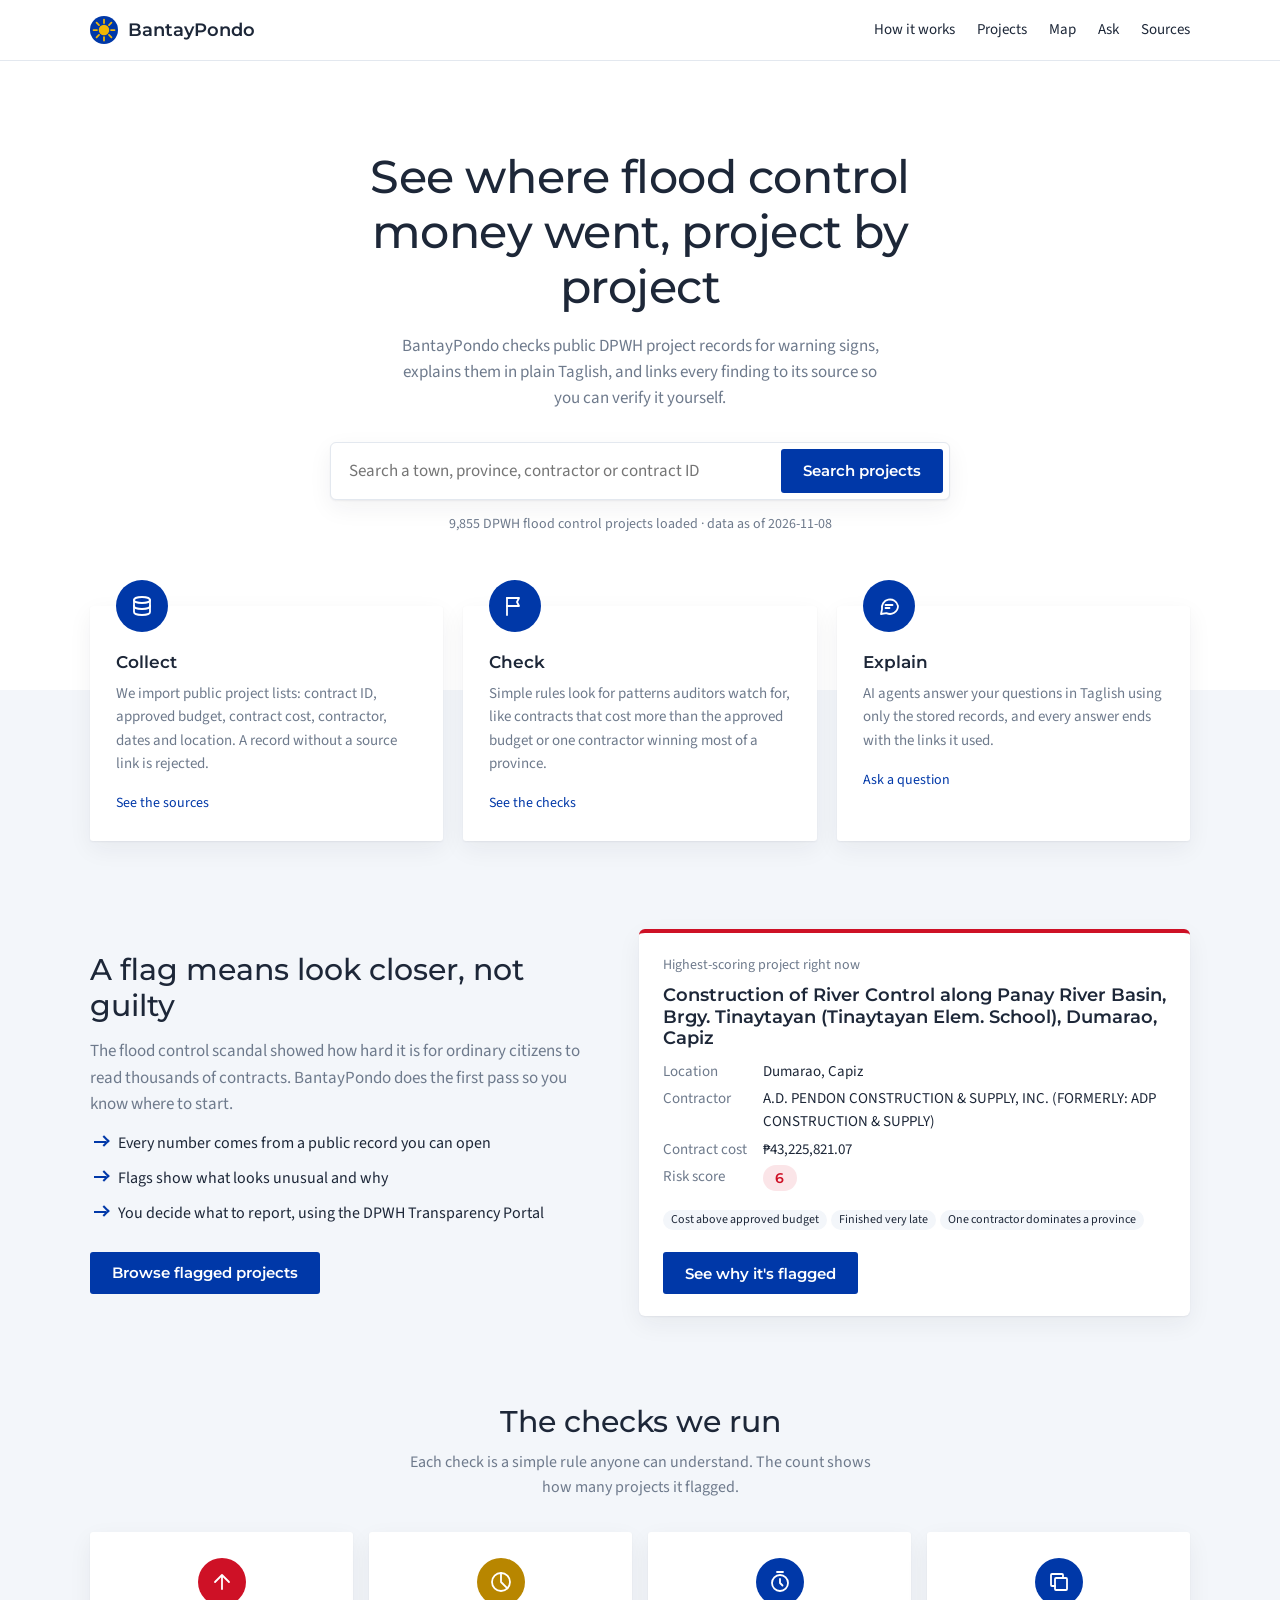
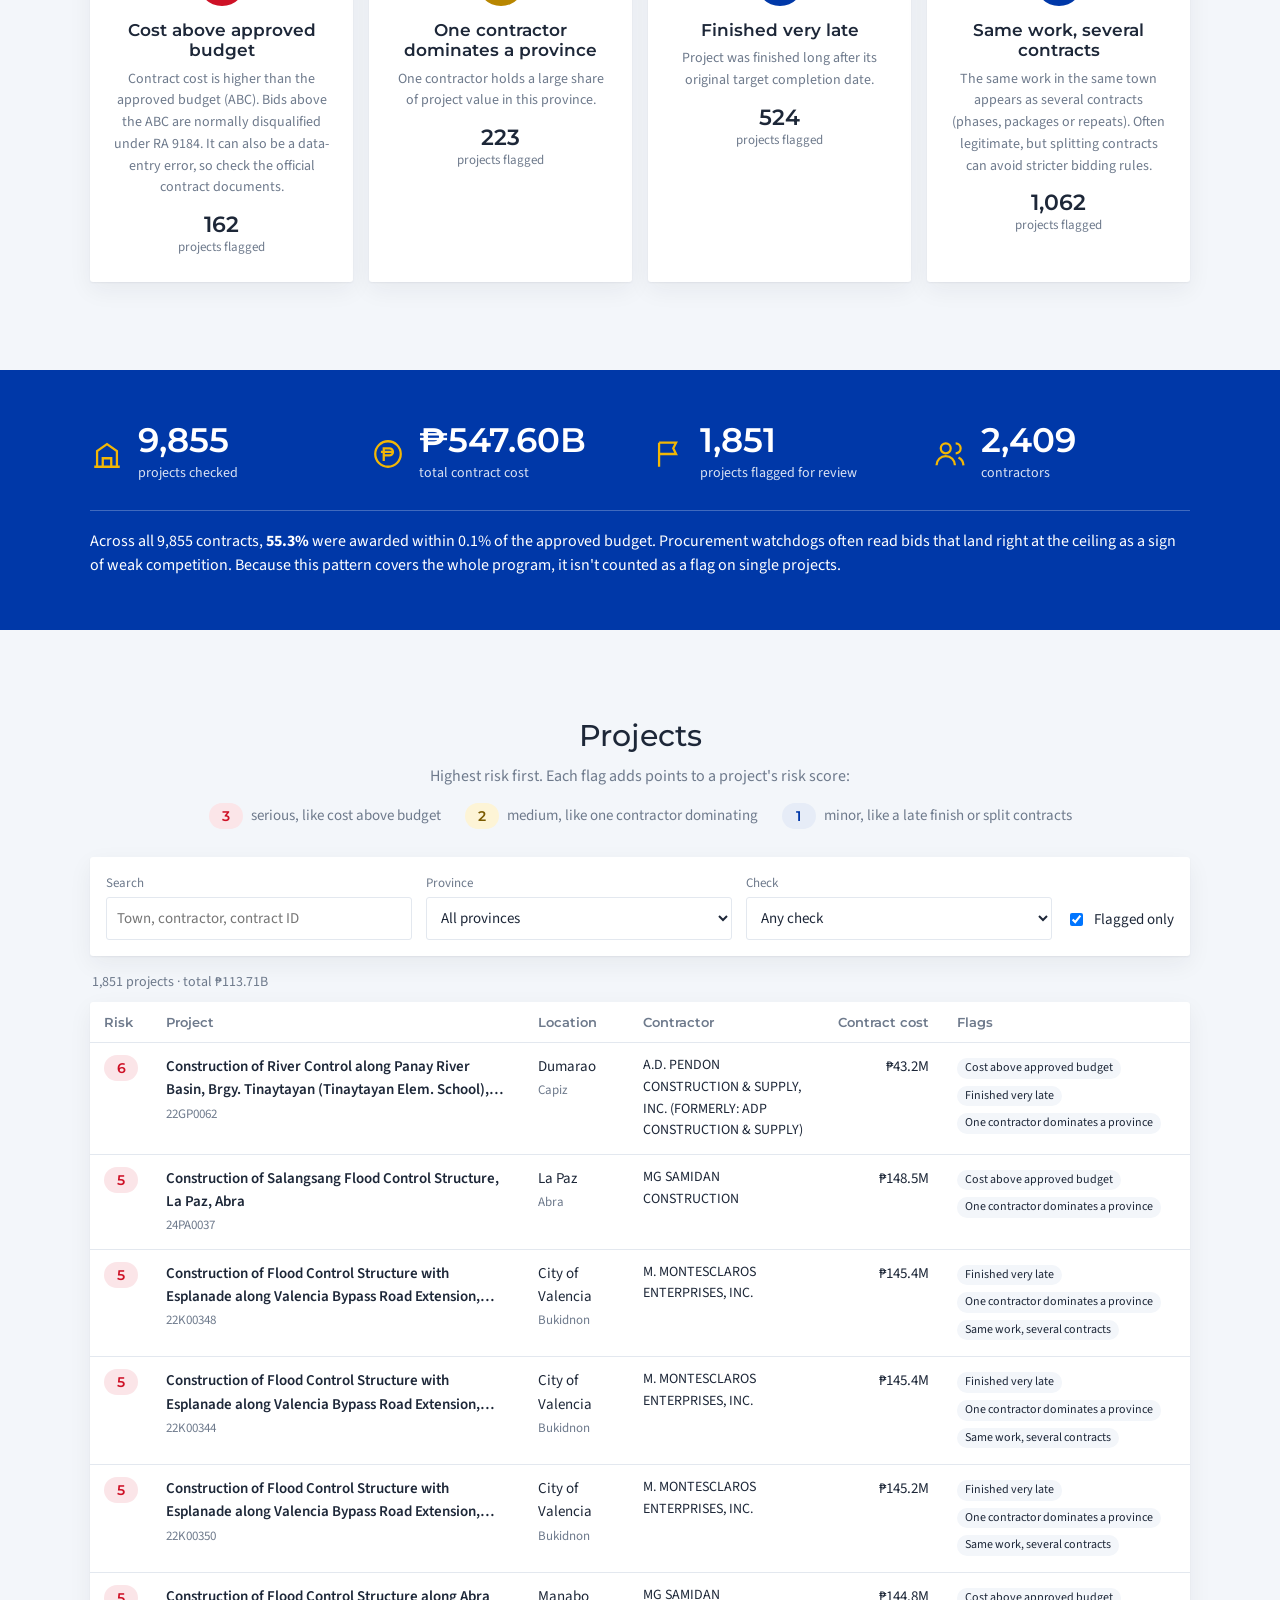
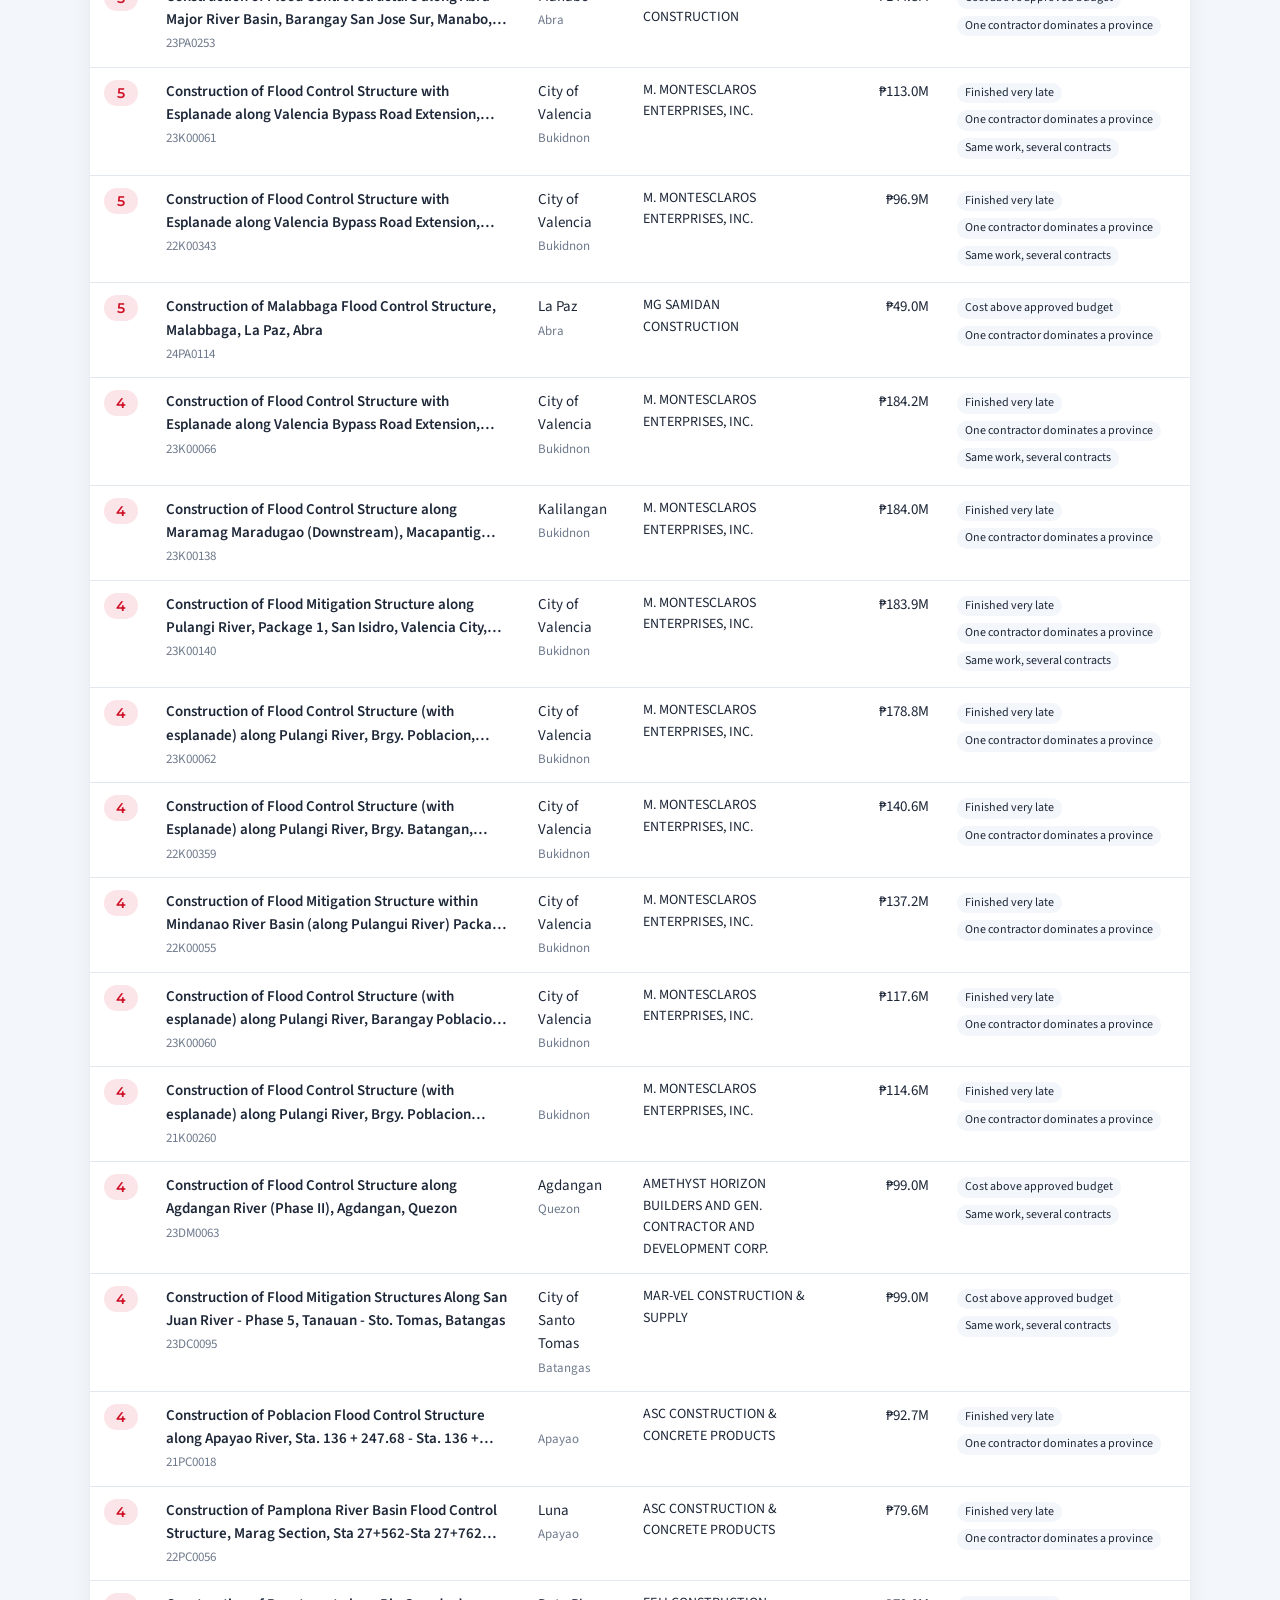
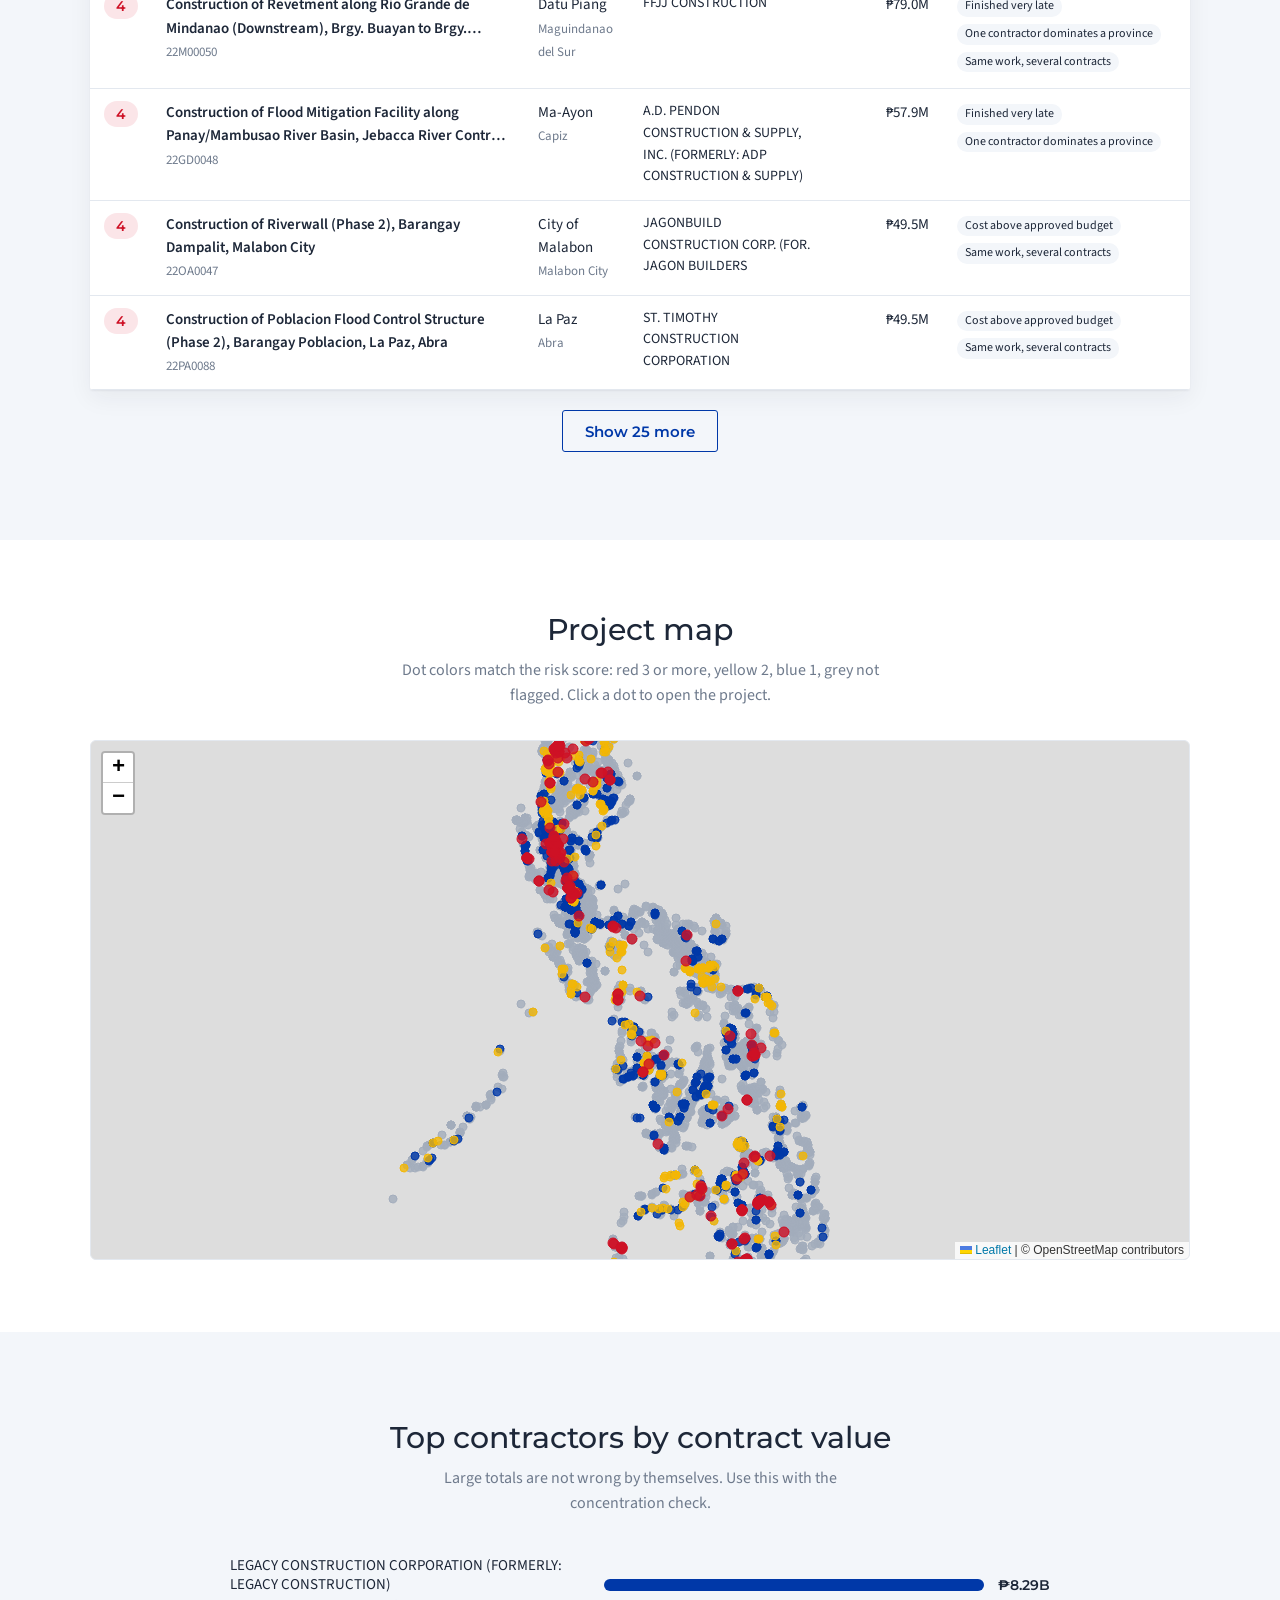
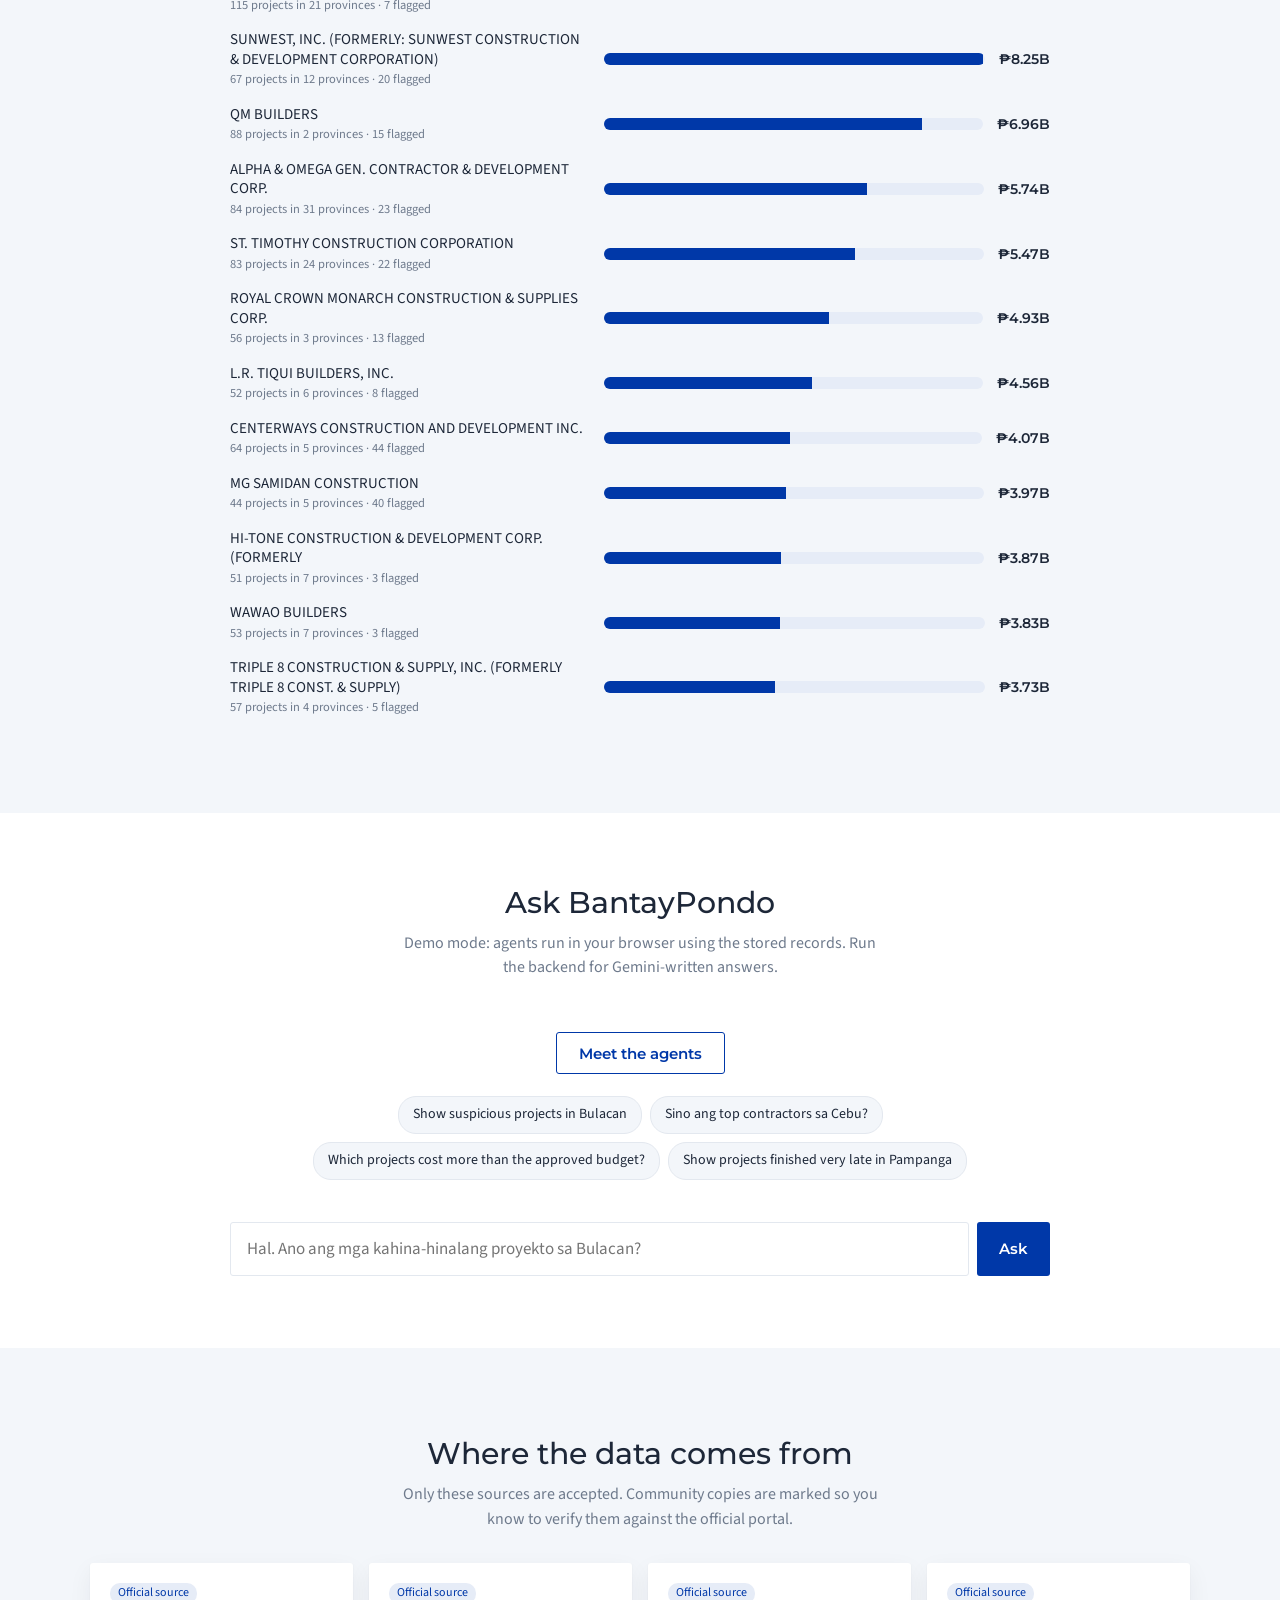
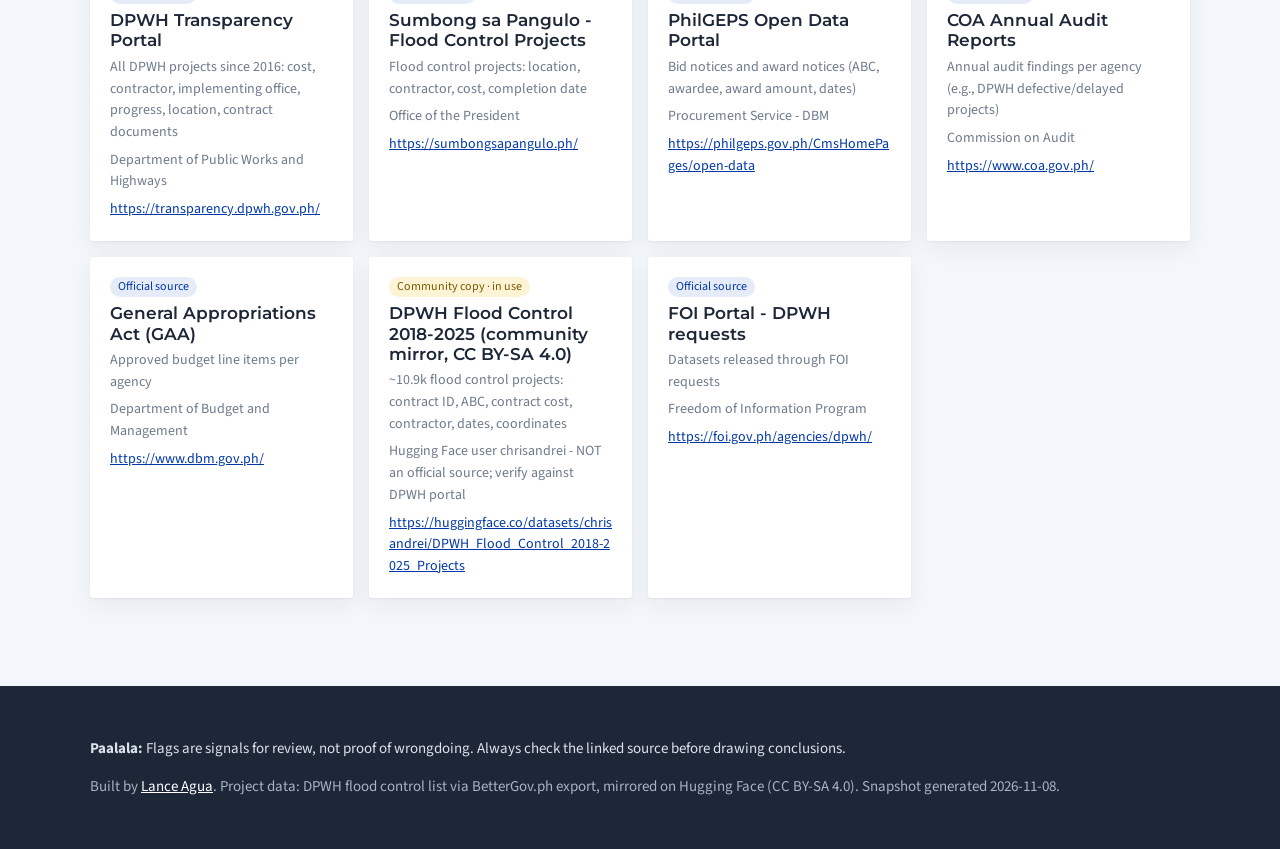
==== bantaypondo/index.html @ f91fdca4 "BantayPondo: Move 'Meet the agents' into a toggle button in Ask BantayPondo Co-Authored-By: Claude O" ====
<!DOCTYPE html>
<html lang="en">
<head>
<meta charset="utf-8">
<meta name="viewport" content="width=device-width, initial-scale=1">
<title>BantayPondo · Public works watchdog</title>
<meta name="description" content="Search DPWH flood control projects, see which ones need a second look, and check every claim against its source.">
<link rel="preconnect" href="https://fonts.googleapis.com">
<link rel="preconnect" href="https://fonts.gstatic.com" crossorigin>
<link href="https://fonts.googleapis.com/css2?family=Montserrat:wght@400;500;600;700&family=Source+Sans+3:wght@400;600&display=swap" rel="stylesheet">
<link rel="stylesheet" href="vendor/leaflet/leaflet.css">
<link rel="stylesheet" href="styles.css?v=5">
<link rel="icon" href="data:image/svg+xml,%3Csvg xmlns='http://www.w3.org/2000/svg' viewBox='0 0 32 32'%3E%3Ccircle cx='16' cy='16' r='16' fill='%230038A8'/%3E%3Ccircle cx='16' cy='16' r='6' fill='%23F2B705'/%3E%3C/svg%3E">
</head>
<body>
<a class="skip" href="#explore">Skip to projects</a>

<header class="nav">
  <div class="wrap nav-in">
    <a class="brand" href="#top" aria-label="BantayPondo home">
      <svg width="28" height="28" viewBox="0 0 32 32" aria-hidden="true"><circle cx="16" cy="16" r="16" fill="#0038A8"/><circle cx="16" cy="16" r="6" fill="#F2B705"/><g stroke="#F2B705" stroke-width="2" stroke-linecap="round"><path d="M16 4v4M16 24v4M4 16h4M24 16h4M7.5 7.5l2.8 2.8M21.7 21.7l2.8 2.8M7.5 24.5l2.8-2.8M21.7 10.3l2.8-2.8"/></g></svg>
      BantayPondo
    </a>
    <nav aria-label="Main">
      <a href="#how">How it works</a>
      <a href="#explore">Projects</a>
      <a href="#map">Map</a>
      <a href="#ask">Ask</a>
      <a href="#sources">Sources</a>
    </nav>
  </div>
</header>

<main id="top">
  <section class="hero">
    <div class="wrap center">
      <h1>See where flood control money went, project by project</h1>
      <p class="lead">BantayPondo checks public DPWH project records for warning signs, explains them in plain Taglish, and links every finding to its source so you can verify it yourself.</p>
      <form class="hero-search" role="search" id="heroSearch">
        <label for="heroQ" class="sr">Search projects</label>
        <input id="heroQ" type="search" placeholder="Search a town, province, contractor or contract ID" autocomplete="off">
        <button type="submit">Search projects</button>
      </form>
      <p class="data-note" id="dataNote">Loading project data…</p>
    </div>
  </section>

  <section class="steps wrap" id="how" aria-label="How it works">
    <article class="step">
      <span class="ico"><svg viewBox="0 0 24 24"><path d="M4 6c0-1.7 3.6-3 8-3s8 1.3 8 3-3.6 3-8 3-8-1.3-8-3z"/><path d="M4 6v6c0 1.7 3.6 3 8 3s8-1.3 8-3V6"/><path d="M4 12v6c0 1.7 3.6 3 8 3s8-1.3 8-3v-6"/></svg></span>
      <h3>Collect</h3>
      <p>We import public project lists: contract ID, approved budget, contract cost, contractor, dates and location. A record without a source link is rejected.</p>
      <a href="#sources">See the sources</a>
    </article>
    <article class="step">
      <span class="ico"><svg viewBox="0 0 24 24"><path d="M4 21V4"/><path d="M4 4h12l-2 4 2 4H4"/></svg></span>
      <h3>Check</h3>
      <p>Simple rules look for patterns auditors watch for, like contracts that cost more than the approved budget or one contractor winning most of a province.</p>
      <a href="#checks">See the checks</a>
    </article>
    <article class="step">
      <span class="ico"><svg viewBox="0 0 24 24"><path d="M21 12a8 8 0 0 1-11.6 7.1L4 20l1-4.6A8 8 0 1 1 21 12z"/><path d="M8.5 11h7M8.5 14h4"/></svg></span>
      <h3>Explain</h3>
      <p>AI agents answer your questions in Taglish using only the stored records, and every answer ends with the links it used.</p>
      <a href="#ask">Ask a question</a>
    </article>
  </section>

  <section class="about wrap">
    <div class="about-txt">
      <h2>A flag means look closer, not guilty</h2>
      <p class="muted">The flood control scandal showed how hard it is for ordinary citizens to read thousands of contracts. BantayPondo does the first pass so you know where to start.</p>
      <ul class="arrows">
        <li>Every number comes from a public record you can open</li>
        <li>Flags show what looks unusual and why</li>
        <li>You decide what to report, using the DPWH Transparency Portal</li>
      </ul>
      <a class="btn" href="#explore">Browse flagged projects</a>
    </div>
    <figure class="sample" id="sample" aria-live="polite">
      <figcaption>Highest-scoring project right now</figcaption>
      <div class="sample-body"><p class="muted">Loading…</p></div>
    </figure>
  </section>

  <section class="checks wrap" id="checks">
    <h2 class="center">The checks we run</h2>
    <p class="center muted sub">Each check is a simple rule anyone can understand. The count shows how many projects it flagged.</p>
    <div class="tiles" id="ruleTiles"></div>
  </section>

  <section class="stats" aria-label="Totals">
    <div class="wrap stat-row" id="statRow"></div>
  </section>

  <section class="explore wrap" id="explore">
    <h2 class="center">Projects</h2>
    <p class="center muted sub">Highest risk first. Each flag adds points to a project's risk score:</p>
    <ul class="legend" aria-label="Risk score points">
      <li><span class="score high">3</span> serious, like cost above budget</li>
      <li><span class="score mid">2</span> medium, like one contractor dominating</li>
      <li><span class="score">1</span> minor, like a late finish or split contracts</li>
    </ul>
    <div class="filters">
      <label>Search<input id="fQ" type="search" placeholder="Town, contractor, contract ID"></label>
      <label>Province<select id="fProv"><option value="">All provinces</option></select></label>
      <label>Check<select id="fRule"><option value="">Any check</option></select></label>
      <label class="chk"><input id="fFlagged" type="checkbox" checked> Flagged only</label>
    </div>
    <p class="count" id="count" aria-live="polite"></p>
    <div class="table-wrap">
      <table>
        <thead><tr><th scope="col">Risk</th><th scope="col">Project</th><th scope="col">Location</th><th scope="col">Contractor</th><th scope="col" class="num">Contract cost</th><th scope="col">Flags</th></tr></thead>
        <tbody id="rows"></tbody>
      </table>
    </div>
    <div class="center"><button class="btn ghost" id="more" type="button">Show 25 more</button></div>
  </section>

  <section class="mapsec" id="map">
    <div class="wrap">
      <h2 class="center">Project map</h2>
      <p class="center muted sub">Dot colors match the risk score: red 3 or more, yellow 2, blue 1, grey not flagged. Click a dot to open the project.</p>
      <div id="leaflet" role="region" aria-label="Map of projects"></div>
    </div>
  </section>

  <section class="contractors wrap">
    <h2 class="center">Top contractors by contract value</h2>
    <p class="center muted sub">Large totals are not wrong by themselves. Use this with the concentration check.</p>
    <ol class="bars" id="bars"></ol>
  </section>

  <section class="ask" id="ask">
    <div class="wrap ask-in">
      <h2 class="center">Ask BantayPondo</h2>
      <p class="center muted sub" id="askMode">Answers use only the stored records.</p>
      <div class="center"><button class="btn ghost agents-btn" type="button" id="agentsBtn" aria-expanded="false" aria-controls="agentsPanel">Meet the agents</button></div>
      <div class="agents-panel" id="agentsPanel" hidden>
        <p class="center muted">Each question passes through a small team. The tags above each answer show which agents handled it.</p>
        <div class="team">
      <article><span class="avatar"><svg viewBox="0 0 24 24"><path d="M12 3v4M12 17v4M3 12h4M17 12h4"/><circle cx="12" cy="12" r="3"/></svg></span><h3>Supervisor</h3><p class="role">Router</p><p>Reads your question and picks who should answer it.</p></article>
      <article><span class="avatar"><svg viewBox="0 0 24 24"><path d="M4 20V10M10 20V4M16 20v-7M22 20H2"/></svg></span><h3>Analyst</h3><p class="role">Flags and contractors</p><p>Finds the flagged projects and contractor totals that match.</p></article>
      <article><span class="avatar"><svg viewBox="0 0 24 24"><path d="M14 3H6a1 1 0 0 0-1 1v16a1 1 0 0 0 1 1h12a1 1 0 0 0 1-1V8z"/><path d="M14 3v5h5M9 13h6M9 17h4"/></svg></span><h3>Auditor</h3><p class="role">COA findings</p><p>Searches loaded Commission on Audit findings.</p></article>
      <article><span class="avatar"><svg viewBox="0 0 24 24"><path d="M21 12a8 8 0 0 1-11.6 7.1L4 20l1-4.6A8 8 0 1 1 21 12z"/></svg></span><h3>Explainer</h3><p class="role">Answer writer</p><p>Writes the answer in Taglish and attaches every source link.</p></article>
        </div>
      </div>
      <div class="chips" id="chips"></div>
      <div class="chat" id="chat" aria-live="polite"></div>
      <form class="ask-form" id="askForm">
        <label for="askQ" class="sr">Your question</label>
        <input id="askQ" type="text" placeholder="Hal. Ano ang mga kahina-hinalang proyekto sa Bulacan?" autocomplete="off">
        <button type="submit">Ask</button>
      </form>
    </div>
  </section>

  <section class="sources wrap" id="sources">
    <h2 class="center">Where the data comes from</h2>
    <p class="center muted sub">Only these sources are accepted. Community copies are marked so you know to verify them against the official portal.</p>
    <div class="src-grid" id="srcGrid"></div>
  </section>
</main>

<footer class="foot">
  <div class="wrap">
    <p><strong>Paalala:</strong> Flags are signals for review, not proof of wrongdoing. Always check the linked source before drawing conclusions.</p>
    <p class="muted">Built by <a href="https://ashweak.github.io">Lance Agua</a>. Project data: DPWH flood control list via BetterGov.ph export, mirrored on Hugging Face (CC BY-SA 4.0). <span id="genAt"></span></p>
  </div>
</footer>

<dialog id="detail" aria-labelledby="dTitle">
  <form method="dialog" class="dhead"><button class="x" aria-label="Close">×</button></form>
  <div id="dBody"></div>
</dialog>

<script src="vendor/leaflet/leaflet.js"></script>
<script src="app.js?v=5"></script>
</body>
</html>
---- bantaypondo/vendor/leaflet/leaflet.css ----
/* required styles */

.leaflet-pane,
.leaflet-tile,
.leaflet-marker-icon,
.leaflet-marker-shadow,
.leaflet-tile-container,
.leaflet-pane > svg,
.leaflet-pane > canvas,
.leaflet-zoom-box,
.leaflet-image-layer,
.leaflet-layer {
	position: absolute;
	left: 0;
	top: 0;
	}
.leaflet-container {
	overflow: hidden;
	}
.leaflet-tile,
.leaflet-marker-icon,
.leaflet-marker-shadow {
	-webkit-user-select: none;
	   -moz-user-select: none;
	        user-select: none;
	  -webkit-user-drag: none;
	}
/* Prevents IE11 from highlighting tiles in blue */
.leaflet-tile::selection {
	background: transparent;
}
/* Safari renders non-retina tile on retina better with this, but Chrome is worse */
.leaflet-safari .leaflet-tile {
	image-rendering: -webkit-optimize-contrast;
	}
/* hack that prevents hw layers "stretching" when loading new tiles */
.leaflet-safari .leaflet-tile-container {
	width: 1600px;
	height: 1600px;
	-webkit-transform-origin: 0 0;
	}
.leaflet-marker-icon,
.leaflet-marker-shadow {
	display: block;
	}
/* .leaflet-container svg: reset svg max-width decleration shipped in Joomla! (joomla.org) 3.x */
/* .leaflet-container img: map is broken in FF if you have max-width: 100% on tiles */
.leaflet-container .leaflet-overlay-pane svg {
	max-width: none !important;
	max-height: none !important;
	}
.leaflet-container .leaflet-marker-pane img,
.leaflet-container .leaflet-shadow-pane img,
.leaflet-container .leaflet-tile-pane img,
.leaflet-container img.leaflet-image-layer,
.leaflet-container .leaflet-tile {
	max-width: none !important;
	max-height: none !important;
	width: auto;
	padding: 0;
	}

.leaflet-container img.leaflet-tile {
	/* See: https://bugs.chromium.org/p/chromium/issues/detail?id=600120 */
	mix-blend-mode: plus-lighter;
}

.leaflet-container.leaflet-touch-zoom {
	-ms-touch-action: pan-x pan-y;
	touch-action: pan-x pan-y;
	}
.leaflet-container.leaflet-touch-drag {
	-ms-touch-action: pinch-zoom;
	/* Fallback for FF which doesn't support pinch-zoom */
	touch-action: none;
	touch-action: pinch-zoom;
}
.leaflet-container.leaflet-touch-drag.leaflet-touch-zoom {
	-ms-touch-action: none;
	touch-action: none;
}
.leaflet-container {
	-webkit-tap-highlight-color: transparent;
}
.leaflet-container a {
	-webkit-tap-highlight-color: rgba(51, 181, 229, 0.4);
}
.leaflet-tile {
	filter: inherit;
	visibility: hidden;
	}
.leaflet-tile-loaded {
	visibility: inherit;
	}
.leaflet-zoom-box {
	width: 0;
	height: 0;
	-moz-box-sizing: border-box;
	     box-sizing: border-box;
	z-index: 800;
	}
/* workaround for https://bugzilla.mozilla.org/show_bug.cgi?id=888319 */
.leaflet-overlay-pane svg {
	-moz-user-select: none;
	}

.leaflet-pane         { z-index: 400; }

.leaflet-tile-pane    { z-index: 200; }
.leaflet-overlay-pane { z-index: 400; }
.leaflet-shadow-pane  { z-index: 500; }
.leaflet-marker-pane  { z-index: 600; }
.leaflet-tooltip-pane   { z-index: 650; }
.leaflet-popup-pane   { z-index: 700; }

.leaflet-map-pane canvas { z-index: 100; }
.leaflet-map-pane svg    { z-index: 200; }

.leaflet-vml-shape {
	width: 1px;
	height: 1px;
	}
.lvml {
	behavior: url(#default#VML);
	display: inline-block;
	position: absolute;
	}


/* control positioning */

.leaflet-control {
	position: relative;
	z-index: 800;
	pointer-events: visiblePainted; /* IE 9-10 doesn't have auto */
	pointer-events: auto;
	}
.leaflet-top,
.leaflet-bottom {
	position: absolute;
	z-index: 1000;
	pointer-events: none;
	}
.leaflet-top {
	top: 0;
	}
.leaflet-right {
	right: 0;
	}
.leaflet-bottom {
	bottom: 0;
	}
.leaflet-left {
	left: 0;
	}
.leaflet-control {
	float: left;
	clear: both;
	}
.leaflet-right .leaflet-control {
	float: right;
	}
.leaflet-top .leaflet-control {
	margin-top: 10px;
	}
.leaflet-bottom .leaflet-control {
	margin-bottom: 10px;
	}
.leaflet-left .leaflet-control {
	margin-left: 10px;
	}
.leaflet-right .leaflet-control {
	margin-right: 10px;
	}


/* zoom and fade animations */

.leaflet-fade-anim .leaflet-popup {
	opacity: 0;
	-webkit-transition: opacity 0.2s linear;
	   -moz-transition: opacity 0.2s linear;
	        transition: opacity 0.2s linear;
	}
.leaflet-fade-anim .leaflet-map-pane .leaflet-popup {
	opacity: 1;
	}
.leaflet-zoom-animated {
	-webkit-transform-origin: 0 0;
	    -ms-transform-origin: 0 0;
	        transform-origin: 0 0;
	}
svg.leaflet-zoom-animated {
	will-change: transform;
}

.leaflet-zoom-anim .leaflet-zoom-animated {
	-webkit-transition: -webkit-transform 0.25s cubic-bezier(0,0,0.25,1);
	   -moz-transition:    -moz-transform 0.25s cubic-bezier(0,0,0.25,1);
	        transition:         transform 0.25s cubic-bezier(0,0,0.25,1);
	}
.leaflet-zoom-anim .leaflet-tile,
.leaflet-pan-anim .leaflet-tile {
	-webkit-transition: none;
	   -moz-transition: none;
	        transition: none;
	}

.leaflet-zoom-anim .leaflet-zoom-hide {
	visibility: hidden;
	}


/* cursors */

.leaflet-interactive {
	cursor: pointer;
	}
.leaflet-grab {
	cursor: -webkit-grab;
	cursor:    -moz-grab;
	cursor:         grab;
	}
.leaflet-crosshair,
.leaflet-crosshair .leaflet-interactive {
	cursor: crosshair;
	}
.leaflet-popup-pane,
.leaflet-control {
	cursor: auto;
	}
.leaflet-dragging .leaflet-grab,
.leaflet-dragging .leaflet-grab .leaflet-interactive,
.leaflet-dragging .leaflet-marker-draggable {
	cursor: move;
	cursor: -webkit-grabbing;
	cursor:    -moz-grabbing;
	cursor:         grabbing;
	}

/* marker & overlays interactivity */
.leaflet-marker-icon,
.leaflet-marker-shadow,
.leaflet-image-layer,
.leaflet-pane > svg path,
.leaflet-tile-container {
	pointer-events: none;
	}

.leaflet-marker-icon.leaflet-interactive,
.leaflet-image-layer.leaflet-interactive,
.leaflet-pane > svg path.leaflet-interactive,
svg.leaflet-image-layer.leaflet-interactive path {
	pointer-events: visiblePainted; /* IE 9-10 doesn't have auto */
	pointer-events: auto;
	}

/* visual tweaks */

.leaflet-container {
	background: #ddd;
	outline-offset: 1px;
	}
.leaflet-container a {
	color: #0078A8;
	}
.leaflet-zoom-box {
	border: 2px dotted #38f;
	background: rgba(255,255,255,0.5);
	}


/* general typography */
.leaflet-container {
	font-family: "Helvetica Neue", Arial, Helvetica, sans-serif;
	font-size: 12px;
	font-size: 0.75rem;
	line-height: 1.5;
	}


/* general toolbar styles */

.leaflet-bar {
	box-shadow: 0 1px 5px rgba(0,0,0,0.65);
	border-radius: 4px;
	}
.leaflet-bar a {
	background-color: #fff;
	border-bottom: 1px solid #ccc;
	width: 26px;
	height: 26px;
	line-height: 26px;
	display: block;
	text-align: center;
	text-decoration: none;
	color: black;
	}
.leaflet-bar a,
.leaflet-control-layers-toggle {
	background-position: 50% 50%;
	background-repeat: no-repeat;
	display: block;
	}
.leaflet-bar a:hover,
.leaflet-bar a:focus {
	background-color: #f4f4f4;
	}
.leaflet-bar a:first-child {
	border-top-left-radius: 4px;
	border-top-right-radius: 4px;
	}
.leaflet-bar a:last-child {
	border-bottom-left-radius: 4px;
	border-bottom-right-radius: 4px;
	border-bottom: none;
	}
.leaflet-bar a.leaflet-disabled {
	cursor: default;
	background-color: #f4f4f4;
	color: #bbb;
	}

.leaflet-touch .leaflet-bar a {
	width: 30px;
	height: 30px;
	line-height: 30px;
	}
.leaflet-touch .leaflet-bar a:first-child {
	border-top-left-radius: 2px;
	border-top-right-radius: 2px;
	}
.leaflet-touch .leaflet-bar a:last-child {
	border-bottom-left-radius: 2px;
	border-bottom-right-radius: 2px;
	}

/* zoom control */

.leaflet-control-zoom-in,
.leaflet-control-zoom-out {
	font: bold 18px 'Lucida Console', Monaco, monospace;
	text-indent: 1px;
	}

.leaflet-touch .leaflet-control-zoom-in, .leaflet-touch .leaflet-control-zoom-out  {
	font-size: 22px;
	}


/* layers control */

.leaflet-control-layers {
	box-shadow: 0 1px 5px rgba(0,0,0,0.4);
	background: #fff;
	border-radius: 5px;
	}
.leaflet-control-layers-toggle {
	background-image: url(images/layers.png);
	width: 36px;
	height: 36px;
	}
.leaflet-retina .leaflet-control-layers-toggle {
	background-image: url(images/layers-2x.png);
	background-size: 26px 26px;
	}
.leaflet-touch .leaflet-control-layers-toggle {
	width: 44px;
	height: 44px;
	}
.leaflet-control-layers .leaflet-control-layers-list,
.leaflet-control-layers-expanded .leaflet-control-layers-toggle {
	display: none;
	}
.leaflet-control-layers-expanded .leaflet-control-layers-list {
	display: block;
	position: relative;
	}
.leaflet-control-layers-expanded {
	padding: 6px 10px 6px 6px;
	color: #333;
	background: #fff;
	}
.leaflet-control-layers-scrollbar {
	overflow-y: scroll;
	overflow-x: hidden;
	padding-right: 5px;
	}
.leaflet-control-layers-selector {
	margin-top: 2px;
	position: relative;
	top: 1px;
	}
.leaflet-control-layers label {
	display: block;
	font-size: 13px;
	font-size: 1.08333em;
	}
.leaflet-control-layers-separator {
	height: 0;
	border-top: 1px solid #ddd;
	margin: 5px -10px 5px -6px;
	}

/* Default icon URLs */
.leaflet-default-icon-path { /* used only in path-guessing heuristic, see L.Icon.Default */
	background-image: url(images/marker-icon.png);
	}


/* attribution and scale controls */

.leaflet-container .leaflet-control-attribution {
	background: #fff;
	background: rgba(255, 255, 255, 0.8);
	margin: 0;
	}
.leaflet-control-attribution,
.leaflet-control-scale-line {
	padding: 0 5px;
	color: #333;
	line-height: 1.4;
	}
.leaflet-control-attribution a {
	text-decoration: none;
	}
.leaflet-control-attribution a:hover,
.leaflet-control-attribution a:focus {
	text-decoration: underline;
	}
.leaflet-attribution-flag {
	display: inline !important;
	vertical-align: baseline !important;
	width: 1em;
	height: 0.6669em;
	}
.leaflet-left .leaflet-control-scale {
	margin-left: 5px;
	}
.leaflet-bottom .leaflet-control-scale {
	margin-bottom: 5px;
	}
.leaflet-control-scale-line {
	border: 2px solid #777;
	border-top: none;
	line-height: 1.1;
	padding: 2px 5px 1px;
	white-space: nowrap;
	-moz-box-sizing: border-box;
	     box-sizing: border-box;
	background: rgba(255, 255, 255, 0.8);
	text-shadow: 1px 1px #fff;
	}
.leaflet-control-scale-line:not(:first-child) {
	border-top: 2px solid #777;
	border-bottom: none;
	margin-top: -2px;
	}
.leaflet-control-scale-line:not(:first-child):not(:last-child) {
	border-bottom: 2px solid #777;
	}

.leaflet-touch .leaflet-control-attribution,
.leaflet-touch .leaflet-control-layers,
.leaflet-touch .leaflet-bar {
	box-shadow: none;
	}
.leaflet-touch .leaflet-control-layers,
.leaflet-touch .leaflet-bar {
	border: 2px solid rgba(0,0,0,0.2);
	background-clip: padding-box;
	}


/* popup */

.leaflet-popup {
	position: absolute;
	text-align: center;
	margin-bottom: 20px;
	}
.leaflet-popup-content-wrapper {
	padding: 1px;
	text-align: left;
	border-radius: 12px;
	}
.leaflet-popup-content {
	margin: 13px 24px 13px 20px;
	line-height: 1.3;
	font-size: 13px;
	font-size: 1.08333em;
	min-height: 1px;
	}
.leaflet-popup-content p {
	margin: 17px 0;
	margin: 1.3em 0;
	}
.leaflet-popup-tip-container {
	width: 40px;
	height: 20px;
	position: absolute;
	left: 50%;
	margin-top: -1px;
	margin-left: -20px;
	overflow: hidden;
	pointer-events: none;
	}
.leaflet-popup-tip {
	width: 17px;
	height: 17px;
	padding: 1px;

	margin: -10px auto 0;
	pointer-events: auto;

	-webkit-transform: rotate(45deg);
	   -moz-transform: rotate(45deg);
	    -ms-transform: rotate(45deg);
	        transform: rotate(45deg);
	}
.leaflet-popup-content-wrapper,
.leaflet-popup-tip {
	background: white;
	color: #333;
	box-shadow: 0 3px 14px rgba(0,0,0,0.4);
	}
.leaflet-container a.leaflet-popup-close-button {
	position: absolute;
	top: 0;
	right: 0;
	border: none;
	text-align: center;
	width: 24px;
	height: 24px;
	font: 16px/24px Tahoma, Verdana, sans-serif;
	color: #757575;
	text-decoration: none;
	background: transparent;
	}
.leaflet-container a.leaflet-popup-close-button:hover,
.leaflet-container a.leaflet-popup-close-button:focus {
	color: #585858;
	}
.leaflet-popup-scrolled {
	overflow: auto;
	}

.leaflet-oldie .leaflet-popup-content-wrapper {
	-ms-zoom: 1;
	}
.leaflet-oldie .leaflet-popup-tip {
	width: 24px;
	margin: 0 auto;

	-ms-filter: "progid:DXImageTransform.Microsoft.Matrix(M11=0.70710678, M12=0.70710678, M21=-0.70710678, M22=0.70710678)";
	filter: progid:DXImageTransform.Microsoft.Matrix(M11=0.70710678, M12=0.70710678, M21=-0.70710678, M22=0.70710678);
	}

.leaflet-oldie .leaflet-control-zoom,
.leaflet-oldie .leaflet-control-layers,
.leaflet-oldie .leaflet-popup-content-wrapper,
.leaflet-oldie .leaflet-popup-tip {
	border: 1px solid #999;
	}


/* div icon */

.leaflet-div-icon {
	background: #fff;
	border: 1px solid #666;
	}


/* Tooltip */
/* Base styles for the element that has a tooltip */
.leaflet-tooltip {
	position: absolute;
	padding: 6px;
	background-color: #fff;
	border: 1px solid #fff;
	border-radius: 3px;
	color: #222;
	white-space: nowrap;
	-webkit-user-select: none;
	-moz-user-select: none;
	-ms-user-select: none;
	user-select: none;
	pointer-events: none;
	box-shadow: 0 1px 3px rgba(0,0,0,0.4);
	}
.leaflet-tooltip.leaflet-interactive {
	cursor: pointer;
	pointer-events: auto;
	}
.leaflet-tooltip-top:before,
.leaflet-tooltip-bottom:before,
.leaflet-tooltip-left:before,
.leaflet-tooltip-right:before {
	position: absolute;
	pointer-events: none;
	border: 6px solid transparent;
	background: transparent;
	content: "";
	}

/* Directions */

.leaflet-tooltip-bottom {
	margin-top: 6px;
}
.leaflet-tooltip-top {
	margin-top: -6px;
}
.leaflet-tooltip-bottom:before,
.leaflet-tooltip-top:before {
	left: 50%;
	margin-left: -6px;
	}
.leaflet-tooltip-top:before {
	bottom: 0;
	margin-bottom: -12px;
	border-top-color: #fff;
	}
.leaflet-tooltip-bottom:before {
	top: 0;
	margin-top: -12px;
	margin-left: -6px;
	border-bottom-color: #fff;
	}
.leaflet-tooltip-left {
	margin-left: -6px;
}
.leaflet-tooltip-right {
	margin-left: 6px;
}
.leaflet-tooltip-left:before,
.leaflet-tooltip-right:before {
	top: 50%;
	margin-top: -6px;
	}
.leaflet-tooltip-left:before {
	right: 0;
	margin-right: -12px;
	border-left-color: #fff;
	}
.leaflet-tooltip-right:before {
	left: 0;
	margin-left: -12px;
	border-right-color: #fff;
	}

/* Printing */

@media print {
	/* Prevent printers from removing background-images of controls. */
	.leaflet-control {
		-webkit-print-color-adjust: exact;
		print-color-adjust: exact;
		}
	}
---- bantaypondo/styles.css ----
:root {
  --bg: #F3F6FA;
  --surface: #FFFFFF;
  --ink: #1D2738;
  --muted: #6E7A8C;
  --line: #E3E8EF;
  --blue: #0038A8;      /* PH flag blue */
  --blue-soft: #E6ECF7;
  --sun: #F2B705;       /* PH flag sun */
  --sun-soft: #FDF4D6;
  --red: #CE1126;       /* PH flag red */
  --red-soft: #FBE5E8;
  --radius-lg: 6px;
  --radius-sm: 3px;
  --lift: 0 1px 2px rgba(29, 39, 56, .06), 0 8px 24px rgba(29, 39, 56, .06);
  --display: "Montserrat", system-ui, sans-serif;
  --body: "Source Sans 3", system-ui, sans-serif;
}

* { box-sizing: border-box; }
html { scroll-behavior: smooth; scroll-padding-top: 72px; }
@media (prefers-reduced-motion: reduce) { html { scroll-behavior: auto; } }
body { margin: 0; background: var(--bg); color: var(--ink); font: 17px/1.55 var(--body); }
h1, h2, h3 { font-family: var(--display); font-weight: 500; line-height: 1.2; margin: 0; }
h2 { font-size: clamp(24px, 3vw, 30px); }
h3 { font-size: 17px; font-weight: 600; }
a { color: var(--blue); }
:focus-visible { outline: 3px solid var(--sun); outline-offset: 2px; }
.wrap { width: min(1100px, 100% - 40px); margin-inline: auto; }
.center { text-align: center; }
.muted { color: var(--muted); }
.sub { max-width: 60ch; margin: 10px auto 32px; font-size: 16px; }
.sr { position: absolute; width: 1px; height: 1px; overflow: hidden; clip: rect(0 0 0 0); }
.skip { position: absolute; left: -999px; }
.skip:focus { left: 12px; top: 12px; z-index: 99; background: #fff; padding: 8px 12px; }
section { margin-block: 88px; }

/* Nav */
.nav { position: sticky; top: 0; z-index: 1000; background: rgba(255,255,255,.94); backdrop-filter: blur(6px); border-bottom: 1px solid var(--line); }
.nav-in { display: flex; align-items: center; justify-content: space-between; height: 60px; gap: 16px; }
.brand { display: flex; align-items: center; gap: 10px; font: 600 18px var(--display); color: var(--ink); text-decoration: none; }
.nav nav { display: flex; gap: 22px; }
.nav nav a { color: var(--ink); text-decoration: none; font-size: 15px; }
.nav nav a:hover { color: var(--blue); }
@media (max-width: 720px) { .nav nav { display: none; } }

/* Hero (template: centered title over a light band, cards overlap the band edge) */
.hero { margin: 0; padding: 88px 0 140px; background: var(--surface); }
.hero h1 { font-size: clamp(30px, 4.6vw, 46px); max-width: 20ch; margin: 0 auto; letter-spacing: -.01em; }
.lead { max-width: 62ch; margin: 18px auto 30px; color: var(--muted); }
.hero-search { display: flex; max-width: 620px; margin: 0 auto; border: 1px solid var(--line); border-radius: var(--radius-lg); background: var(--surface); box-shadow: var(--lift); }
.hero-search input { flex: 1; min-width: 0; border: 0; padding: 15px 18px; font: inherit; background: transparent; border-radius: var(--radius-lg); }
.hero-search button, .ask-form button, .btn { border: 0; background: var(--blue); color: #fff; font: 600 15px var(--display); padding: 0 22px; border-radius: var(--radius-sm); cursor: pointer; text-decoration: none; }
.hero-search button { margin: 6px; }
.btn { display: inline-flex; align-items: center; min-height: 42px; }
.btn.ghost { background: transparent; color: var(--blue); border: 1px solid var(--blue); margin-top: 20px; }
.btn:hover, .hero-search button:hover, .ask-form button:hover { background: #002A80; }
.btn.ghost:hover { background: var(--blue-soft); }
.data-note { font-size: 14px; color: var(--muted); margin-top: 14px; }

/* Three steps overlapping the hero */
.steps { margin-top: -84px; display: grid; grid-template-columns: repeat(3, 1fr); gap: 20px; }
.step { background: var(--surface); padding: 46px 26px 26px; position: relative; box-shadow: var(--lift); border-radius: var(--radius-sm); }
.step .ico { position: absolute; top: -26px; left: 26px; width: 52px; height: 52px; border-radius: 50%; background: var(--blue); display: grid; place-items: center; }
.ico svg, .avatar svg, .tile svg { width: 24px; height: 24px; fill: none; stroke: #fff; stroke-width: 1.8; stroke-linecap: round; stroke-linejoin: round; }
.step p { color: var(--muted); font-size: 15px; margin: 10px 0 14px; }
.step a { font-size: 14px; text-decoration: none; }
.step a:hover { text-decoration: underline; }
@media (max-width: 820px) { .steps { grid-template-columns: 1fr; gap: 44px; } }

/* About split */
.about { display: grid; grid-template-columns: 1fr 1.1fr; gap: 48px; align-items: center; }
.about-txt p { margin: 14px 0; }
.arrows { list-style: none; padding: 0; margin: 0 0 26px; }
.arrows li { padding-left: 28px; position: relative; margin: 10px 0; font-size: 16px; }
.arrows li::before { content: ""; position: absolute; left: 4px; top: 10px; width: 12px; height: 2px; background: var(--blue); }
.arrows li::after { content: ""; position: absolute; left: 10px; top: 6px; width: 6px; height: 6px; border-top: 2px solid var(--blue); border-right: 2px solid var(--blue); transform: rotate(45deg); }
.sample { margin: 0; background: var(--surface); border-radius: var(--radius-lg); box-shadow: var(--lift); border-top: 4px solid var(--red); padding: 22px 24px; }
.sample figcaption { font-size: 14px; color: var(--muted); }
.sample h3 { font-size: 18px; margin: 8px 0 10px; }
.sample dl { display: grid; grid-template-columns: auto 1fr; gap: 4px 16px; font-size: 15px; margin: 0 0 14px; }
.sample dt { color: var(--muted); }
.sample dd { margin: 0; }
@media (max-width: 820px) { .about { grid-template-columns: 1fr; } }

/* Check tiles (template: services grid) */
.tiles { display: grid; grid-template-columns: repeat(auto-fit, minmax(200px, 1fr)); gap: 16px; }
.tile { background: var(--surface); padding: 26px 22px; text-align: center; border-radius: var(--radius-sm); box-shadow: var(--lift); }
.tile .ring { width: 48px; height: 48px; margin: 0 auto 14px; border-radius: 50%; display: grid; place-items: center; background: var(--blue); }
.tile.sev3 .ring { background: var(--red); }
.tile.sev2 .ring { background: #B88600; }
.tile p { color: var(--muted); font-size: 14px; margin: 8px 0 12px; }
.tile .n { font: 600 22px var(--display); }
.tile .n small { font: 400 13px var(--body); color: var(--muted); display: block; }

/* Stats (template: achievements) */
.stats { background: var(--blue); color: #fff; padding: 52px 0; }
.stat-row { display: grid; grid-template-columns: repeat(4, 1fr); gap: 24px; }
.stat { display: flex; gap: 14px; align-items: center; }
.stat svg { width: 34px; height: 34px; fill: none; stroke: var(--sun); stroke-width: 1.6; flex: none; }
.stat b { font: 600 clamp(24px, 3vw, 34px) var(--display); display: block; line-height: 1.1; }
.stat span { font-size: 14px; opacity: .85; }
.insight { grid-column: 1 / -1; border-top: 1px solid rgba(255,255,255,.25); padding-top: 18px; margin: 0; font-size: 16px; }
@media (max-width: 820px) { .stat-row { grid-template-columns: 1fr 1fr; } }

/* Explore */
.filters { display: flex; flex-wrap: wrap; gap: 14px; align-items: end; background: var(--surface); padding: 16px; border-radius: var(--radius-sm); box-shadow: var(--lift); }
.filters label { display: flex; flex-direction: column; font-size: 13px; color: var(--muted); gap: 4px; flex: 1 1 180px; }
.filters input[type=search], .filters select { font: inherit; font-size: 15px; color: var(--ink); padding: 9px 10px; border: 1px solid var(--line); border-radius: var(--radius-sm); background: #fff; }
.filters .chk { flex-direction: row; align-items: center; gap: 8px; flex: 0 0 auto; font-size: 15px; color: var(--ink); padding-bottom: 9px; }
.count { font-size: 14px; color: var(--muted); margin: 16px 2px 8px; }
.table-wrap { overflow-x: auto; background: var(--surface); border-radius: var(--radius-sm); box-shadow: var(--lift); }
table { width: 100%; border-collapse: collapse; font-size: 15px; }
th { text-align: left; font: 600 13px var(--display); color: var(--muted); padding: 12px 14px; border-bottom: 1px solid var(--line); white-space: nowrap; }
td { padding: 12px 14px; border-bottom: 1px solid var(--line); vertical-align: top; }
tbody tr { cursor: pointer; }
tbody tr:hover { background: #F8FAFD; }
td.num, th.num { text-align: right; white-space: nowrap; }
.pname { color: var(--ink); font-weight: 600; text-decoration: none; display: -webkit-box; -webkit-line-clamp: 2; -webkit-box-orient: vertical; overflow: hidden; min-width: 300px; }
td:nth-child(4) { min-width: 180px; font-size: 14px; }
.code { color: var(--muted); font-size: 13px; }
.score { display: inline-grid; place-items: center; min-width: 34px; height: 26px; border-radius: 13px; font: 600 14px var(--display); background: var(--blue-soft); color: var(--blue); }
.score.mid { background: var(--sun-soft); color: #7A5A00; }
.score.high { background: var(--red-soft); color: var(--red); }
.tag { display: inline-block; font-size: 12px; padding: 1px 8px; border-radius: 10px; margin: 0 4px 4px 0; background: var(--bg); color: var(--ink); white-space: nowrap; }
.empty { text-align: center; padding: 40px; color: var(--muted); }

/* Map */
.mapsec { background: var(--surface); padding: 72px 0; }
#leaflet { height: 520px; border-radius: var(--radius-lg); border: 1px solid var(--line); }
.leaflet-popup-content { font: 14px/1.45 var(--body); }
.leaflet-popup-content button { margin-top: 6px; border: 0; background: var(--blue); color: #fff; padding: 6px 10px; border-radius: 3px; cursor: pointer; font: 600 13px var(--display); }

/* Contractor bars */
.bars { list-style: none; padding: 0; margin: 0 auto; max-width: 820px; counter-reset: c; }
.bars li { display: grid; grid-template-columns: minmax(0, 360px) 1fr auto; gap: 14px; align-items: center; padding: 8px 0; font-size: 15px; }
.bars .bn { line-height: 1.3; }
.bars .bt { height: 12px; background: var(--blue-soft); border-radius: 6px; overflow: hidden; }
.bars .bt i { display: block; height: 100%; background: var(--blue); }
.bars .bv { font: 600 14px var(--display); white-space: nowrap; }
.bars small { color: var(--muted); font-weight: 400; font-family: var(--body); }
.bars button { all: unset; cursor: pointer; }
.bars button:hover { color: var(--blue); text-decoration: underline; }
@media (max-width: 640px) { .bars li { grid-template-columns: 1fr auto; } .bars .bt { grid-column: 1 / -1; order: 3; } }

/* Agents (template: team) */
.team { display: grid; grid-template-columns: repeat(4, 1fr); gap: 20px; }
.team article { background: var(--surface); padding: 26px 20px; text-align: center; border-radius: var(--radius-sm); box-shadow: var(--lift); }
.avatar { width: 72px; height: 72px; margin: 0 auto 14px; border-radius: 50%; background: var(--blue); display: grid; place-items: center; }
.avatar svg { width: 30px; height: 30px; }
.team .role { color: var(--blue); font-size: 14px; margin: 2px 0 8px; }
.team p { margin: 0; color: var(--muted); font-size: 15px; }
.team .role { color: var(--blue); }
@media (max-width: 820px) { .team { grid-template-columns: 1fr 1fr; } }

/* Ask */
.ask { background: var(--surface); padding: 72px 0; }
.ask-in { max-width: 820px; }
.chips { display: flex; flex-wrap: wrap; gap: 8px; justify-content: center; margin-bottom: 18px; }
.chips button { border: 1px solid var(--line); background: var(--bg); padding: 7px 14px; border-radius: 18px; font: inherit; font-size: 14px; cursor: pointer; color: var(--ink); }
.chips button:hover { border-color: var(--blue); color: var(--blue); }
.chat { display: flex; flex-direction: column; gap: 14px; max-height: 560px; overflow-y: auto; padding: 4px; }
.msg { padding: 14px 16px; border-radius: var(--radius-lg); max-width: 92%; font-size: 15px; }
.msg.me { align-self: flex-end; background: var(--blue); color: #fff; }
.msg.bot { align-self: flex-start; background: var(--bg); }
.msg.bot p { margin: 0 0 8px; }
.msg.bot ul { margin: 6px 0 10px; padding-left: 20px; }
.msg.bot li { margin: 4px 0; }
.trace { display: flex; flex-wrap: wrap; gap: 6px; align-items: center; font-size: 12px; color: var(--muted); margin-bottom: 10px; }
.trace span { background: #fff; border: 1px solid var(--line); padding: 1px 8px; border-radius: 10px; }
.trace span + span::before { content: ""; }
.cites { border-top: 1px solid var(--line); margin-top: 10px; padding-top: 8px; font-size: 13px; }
.cites ol { margin: 4px 0 0; padding-left: 20px; }
.disc { font-size: 13px; color: var(--muted); margin-top: 8px !important; }
.ask-form { display: flex; gap: 8px; margin-top: 16px; }
.ask-form input { flex: 1; min-width: 0; font: inherit; padding: 13px 16px; border: 1px solid var(--line); border-radius: var(--radius-sm); }
.ask-form button { min-height: 48px; }
.typing { color: var(--muted); font-size: 14px; }

/* Sources */
.src-grid { display: grid; grid-template-columns: repeat(auto-fit, minmax(260px, 1fr)); gap: 16px; }
.src { background: var(--surface); padding: 20px; border-radius: var(--radius-sm); box-shadow: var(--lift); display: flex; flex-direction: column; gap: 6px; }
.src p { margin: 0; color: var(--muted); font-size: 14px; }
.src a { font-size: 14px; word-break: break-all; }
.badge { align-self: flex-start; font-size: 12px; padding: 1px 8px; border-radius: 10px; background: var(--blue-soft); color: var(--blue); }
.badge.mirror { background: var(--sun-soft); color: #7A5A00; }

/* Footer */
.foot { background: var(--ink); color: #DCE2EA; padding: 36px 0; font-size: 15px; }
.foot a { color: #fff; }
.foot .muted { color: #A9B3C1; }

/* Detail dialog */
dialog { border: 0; border-radius: var(--radius-lg); padding: 28px; width: min(680px, 100% - 24px); box-shadow: 0 20px 60px rgba(0,0,0,.25); color: var(--ink); }
dialog::backdrop { background: rgba(29, 39, 56, .5); }
.dhead { position: sticky; top: -28px; z-index: 2; display: flex; justify-content: flex-end; margin: -28px -28px 0; padding: 8px 10px 0; background: #fff; }
dialog .x { width: 40px; height: 40px; border: 0; border-radius: 50%; background: var(--bg); font-size: 26px; line-height: 1; cursor: pointer; color: var(--ink); }
dialog .x:hover { background: var(--line); }
dialog h2 { font-size: 20px; margin: 4px 30px 14px 0; }
dialog dl { display: grid; grid-template-columns: 150px 1fr; gap: 6px 14px; font-size: 15px; margin: 0 0 18px; }
dialog dt { color: var(--muted); }
dialog dd { margin: 0; }
.flag { border-left: 4px solid var(--blue); background: var(--bg); padding: 10px 14px; margin: 8px 0; border-radius: 0 var(--radius-sm) var(--radius-sm) 0; font-size: 15px; }
.flag.s3 { border-color: var(--red); }
.flag.s2 { border-color: var(--sun); }
.flag p { margin: 2px 0 0; color: var(--muted); font-size: 14px; }
.links { display: flex; flex-wrap: wrap; gap: 10px; margin-top: 18px; }
@media (max-width: 560px) { dialog dl { grid-template-columns: 1fr; } section { margin-block: 64px; } }
@media (max-width: 560px) {
  .hero-search { flex-direction: column; }
  .hero-search button { min-height: 44px; }
  .hero { padding: 56px 0 120px; }
}

.verify-tip { font-size: 14px; color: var(--muted); margin: 12px 0 0; }

.legend { list-style: none; display: flex; flex-wrap: wrap; justify-content: center; gap: 10px 24px; padding: 0; margin: -18px 0 28px; font-size: 15px; color: var(--muted); }
.legend li { display: flex; align-items: center; gap: 8px; }
.score.none { background: var(--line); color: var(--muted); }
.agents-btn { margin: -14px 0 22px; }
.agents-panel { margin-bottom: 26px; }
.agents-panel > p { margin: 0 0 16px; font-size: 15px; }
.agents-panel .team article { background: var(--bg); box-shadow: none; }
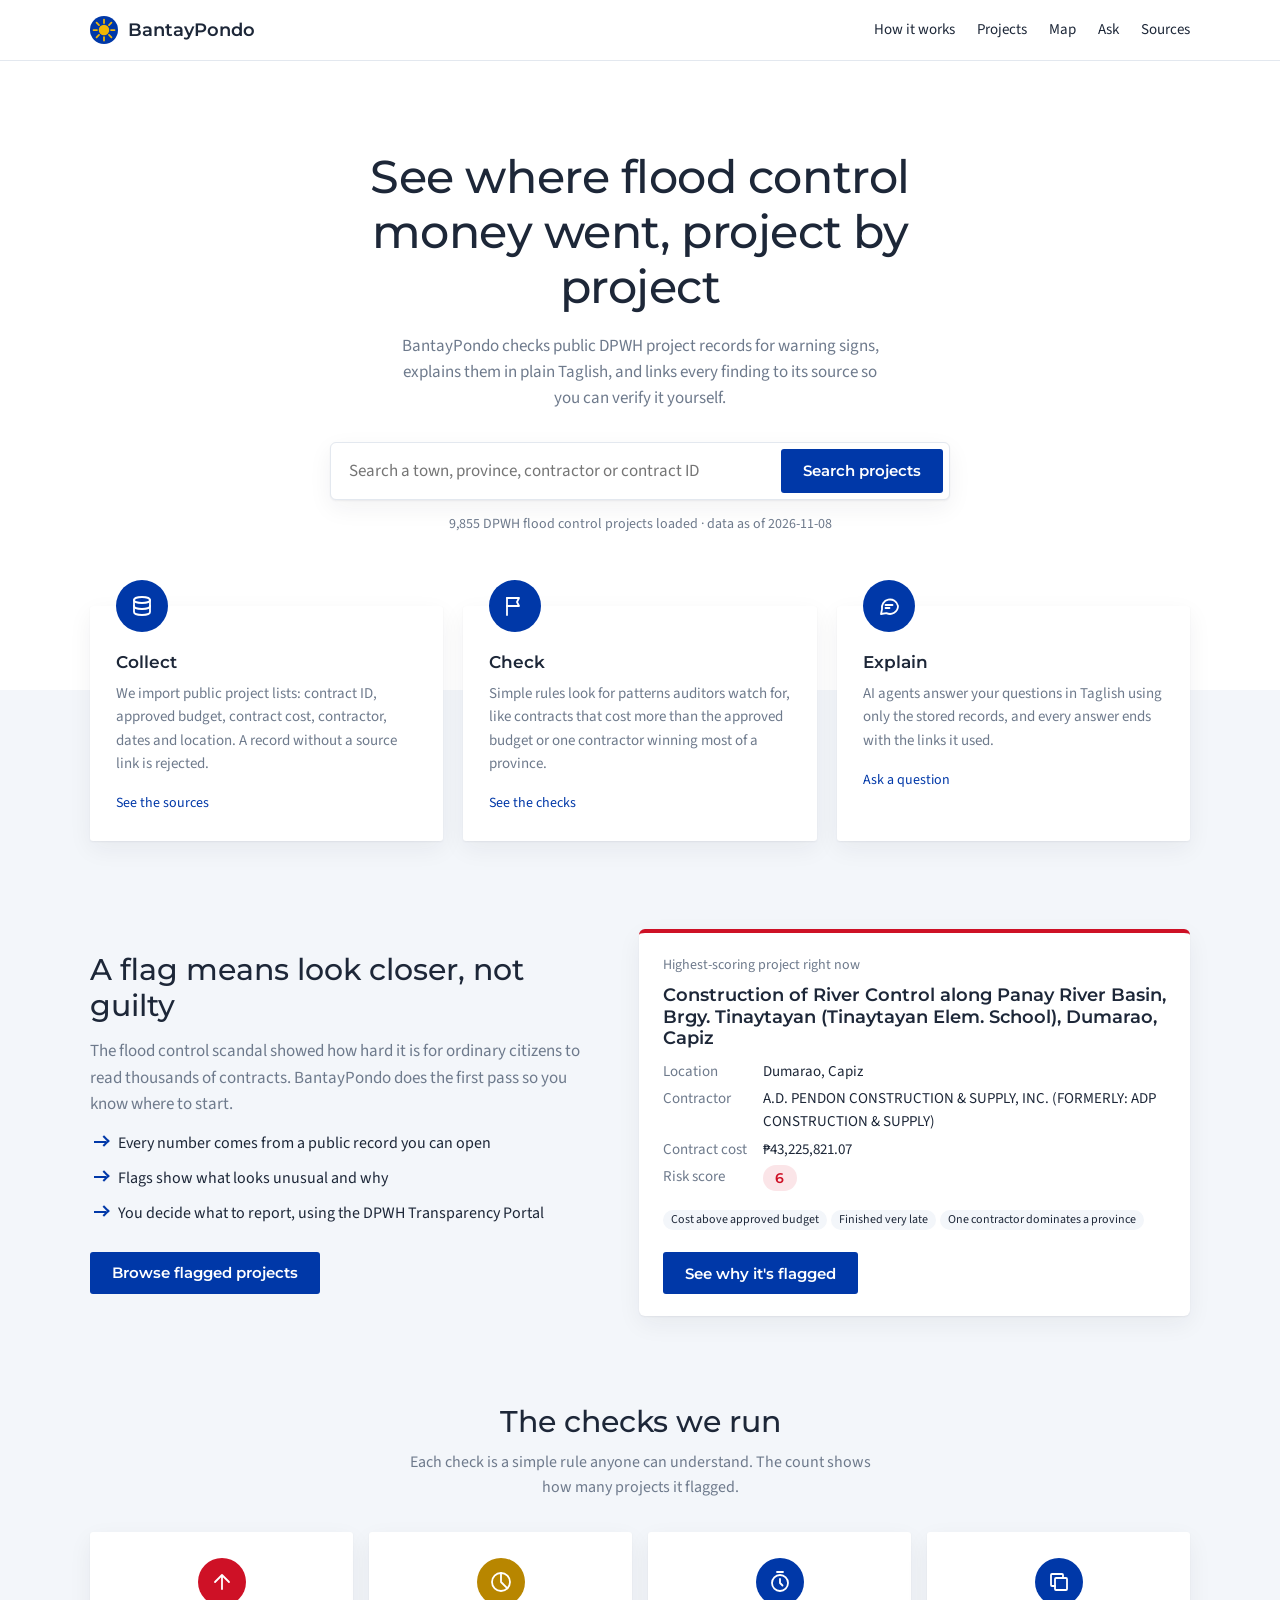
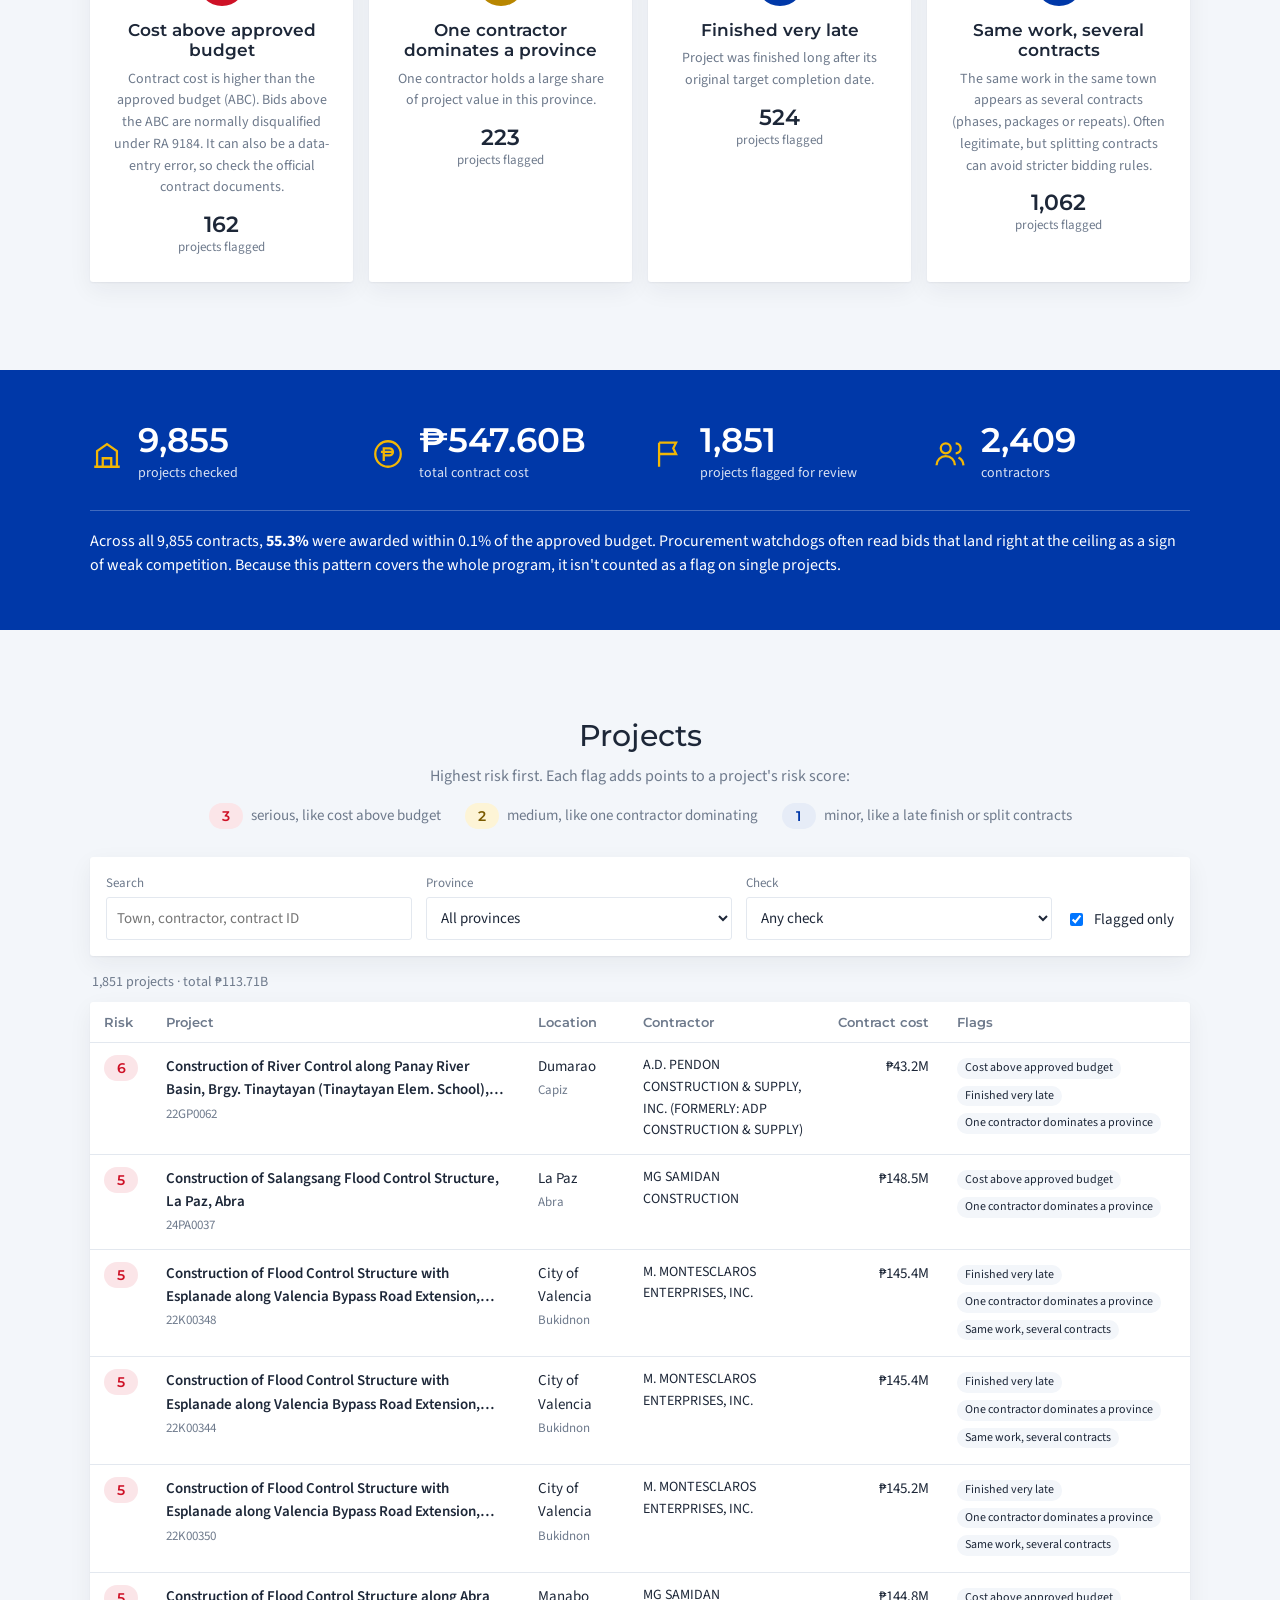
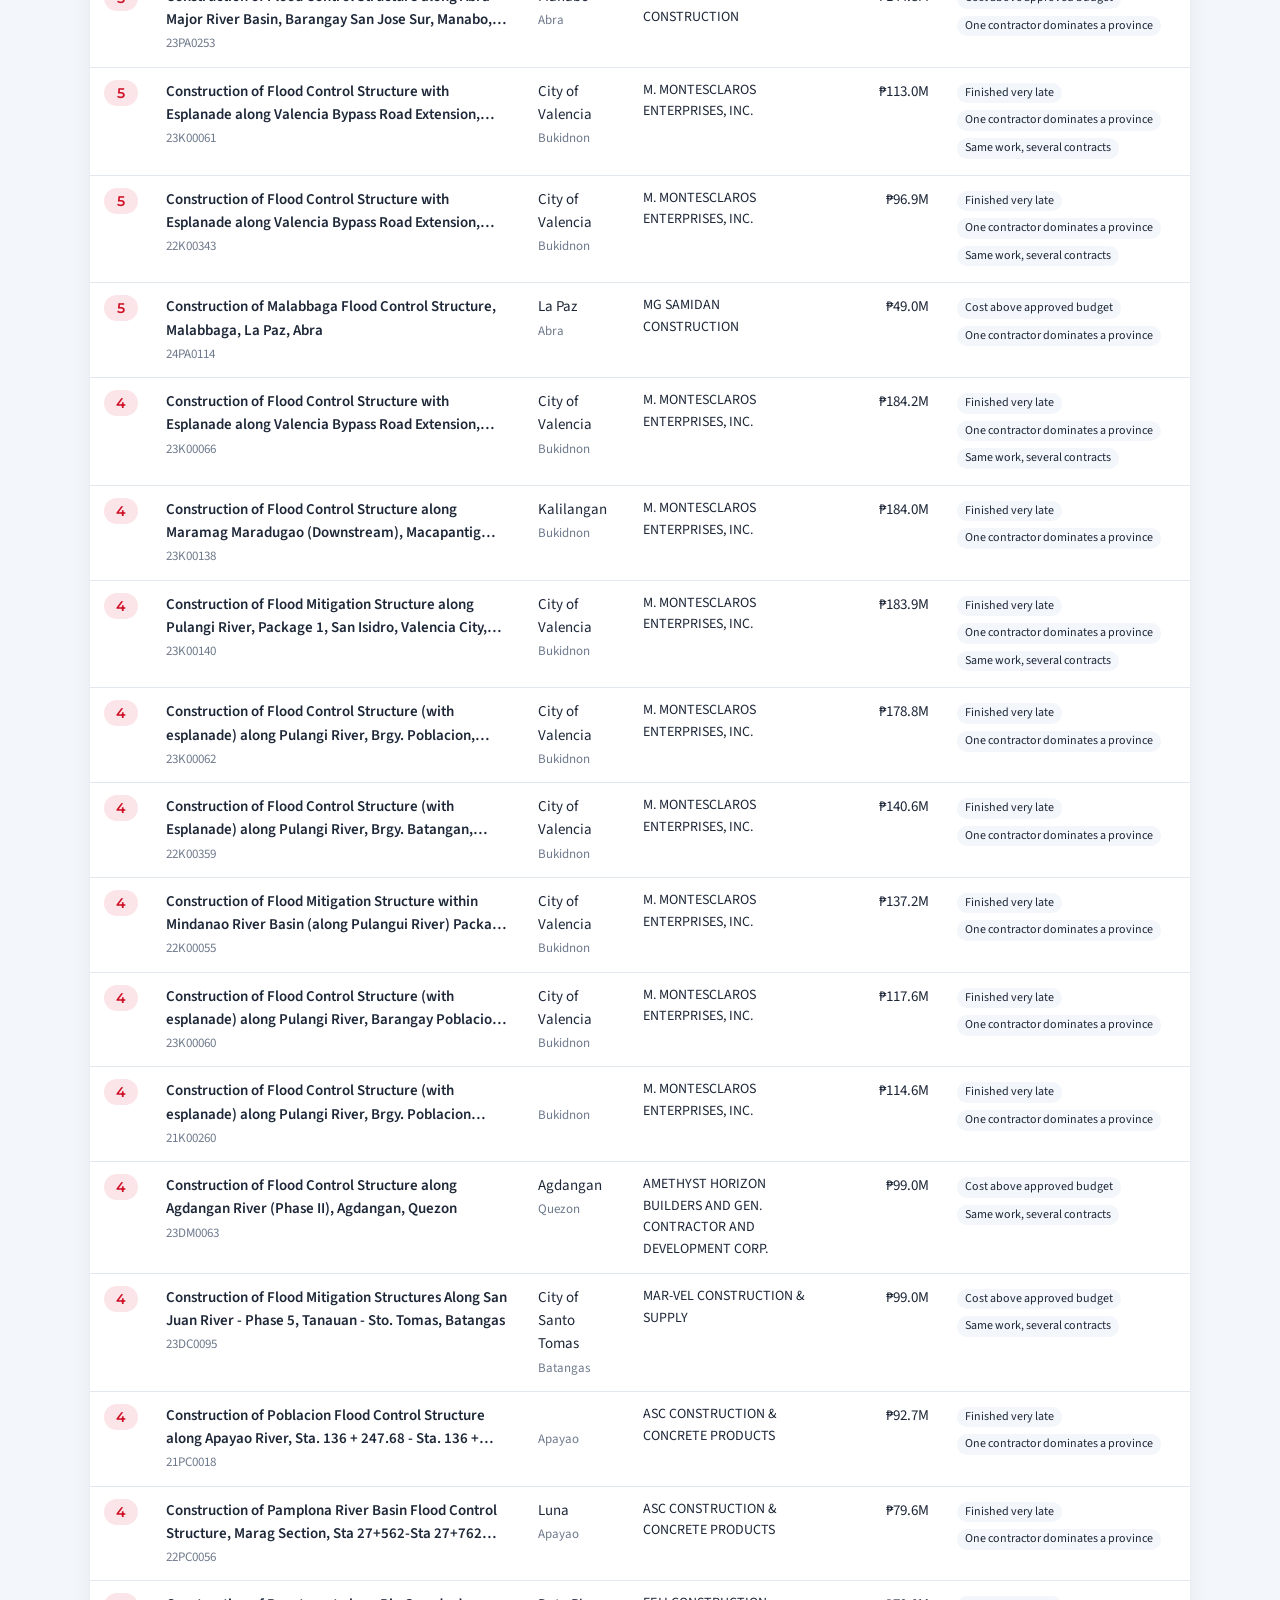
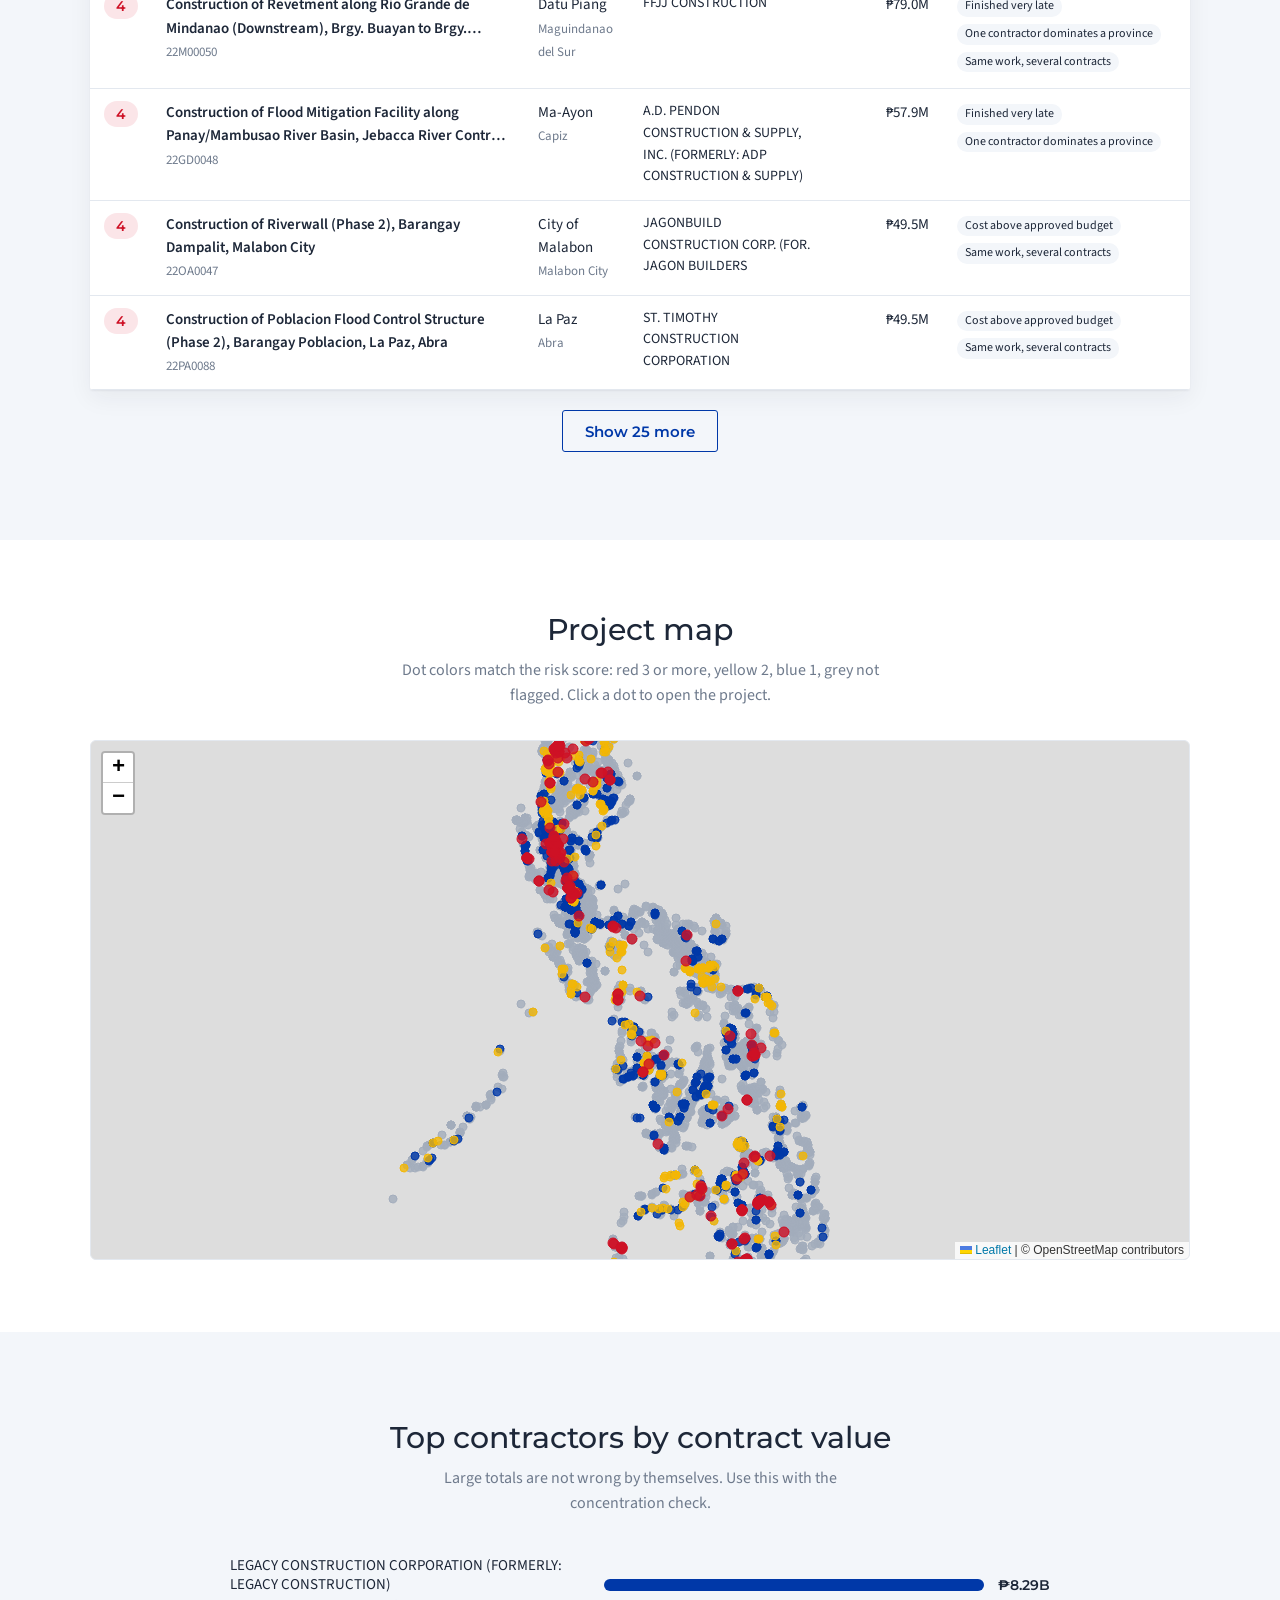
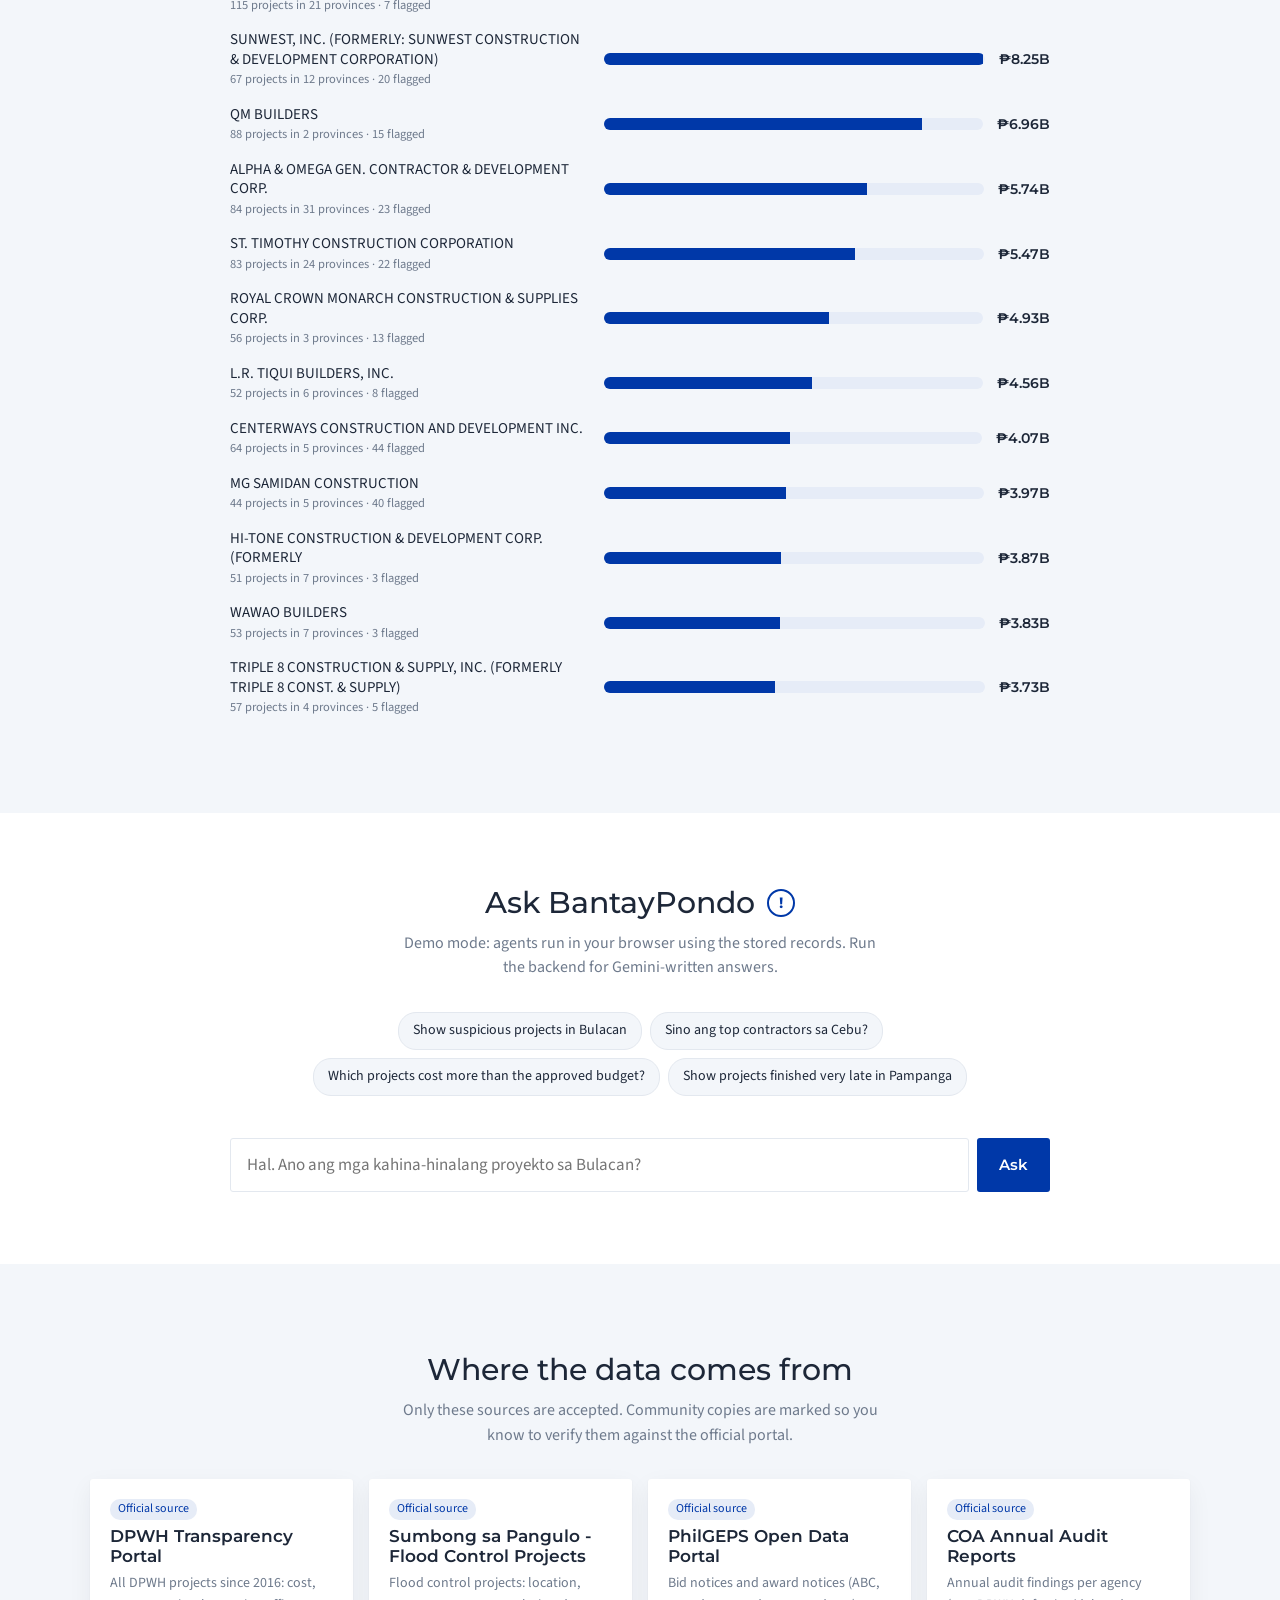
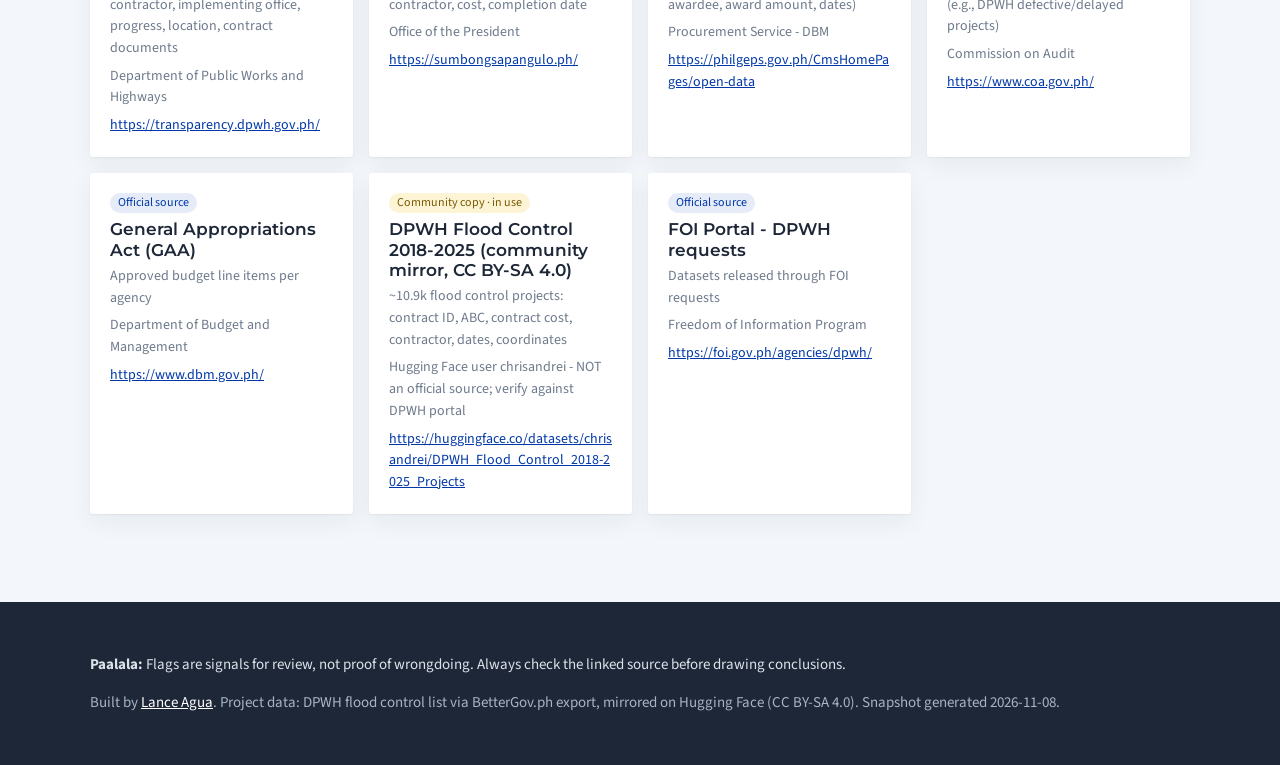
==== commit c5f21428: "BantayPondo: Ask: '!' info button shows the agents in a popover; remove agents section Co-Authored-B" ====
--- a/bantaypondo/index.html
+++ b/bantaypondo/index.html
@@ -9,7 +9,7 @@
 <link rel="preconnect" href="https://fonts.gstatic.com" crossorigin>
 <link href="https://fonts.googleapis.com/css2?family=Montserrat:wght@400;500;600;700&family=Source+Sans+3:wght@400;600&display=swap" rel="stylesheet">
 <link rel="stylesheet" href="vendor/leaflet/leaflet.css">
-<link rel="stylesheet" href="styles.css?v=5">
+<link rel="stylesheet" href="styles.css?v=6">
 <link rel="icon" href="data:image/svg+xml,%3Csvg xmlns='http://www.w3.org/2000/svg' viewBox='0 0 32 32'%3E%3Ccircle cx='16' cy='16' r='16' fill='%230038A8'/%3E%3Ccircle cx='16' cy='16' r='6' fill='%23F2B705'/%3E%3C/svg%3E">
 </head>
 <body>
@@ -133,18 +133,23 @@
 
   <section class="ask" id="ask">
     <div class="wrap ask-in">
-      <h2 class="center">Ask BantayPondo</h2>
-      <p class="center muted sub" id="askMode">Answers use only the stored records.</p>
-      <div class="center"><button class="btn ghost agents-btn" type="button" id="agentsBtn" aria-expanded="false" aria-controls="agentsPanel">Meet the agents</button></div>
-      <div class="agents-panel" id="agentsPanel" hidden>
-        <p class="center muted">Each question passes through a small team. The tags above each answer show which agents handled it.</p>
-        <div class="team">
-      <article><span class="avatar"><svg viewBox="0 0 24 24"><path d="M12 3v4M12 17v4M3 12h4M17 12h4"/><circle cx="12" cy="12" r="3"/></svg></span><h3>Supervisor</h3><p class="role">Router</p><p>Reads your question and picks who should answer it.</p></article>
-      <article><span class="avatar"><svg viewBox="0 0 24 24"><path d="M4 20V10M10 20V4M16 20v-7M22 20H2"/></svg></span><h3>Analyst</h3><p class="role">Flags and contractors</p><p>Finds the flagged projects and contractor totals that match.</p></article>
-      <article><span class="avatar"><svg viewBox="0 0 24 24"><path d="M14 3H6a1 1 0 0 0-1 1v16a1 1 0 0 0 1 1h12a1 1 0 0 0 1-1V8z"/><path d="M14 3v5h5M9 13h6M9 17h4"/></svg></span><h3>Auditor</h3><p class="role">COA findings</p><p>Searches loaded Commission on Audit findings.</p></article>
-      <article><span class="avatar"><svg viewBox="0 0 24 24"><path d="M21 12a8 8 0 0 1-11.6 7.1L4 20l1-4.6A8 8 0 1 1 21 12z"/></svg></span><h3>Explainer</h3><p class="role">Answer writer</p><p>Writes the answer in Taglish and attaches every source link.</p></article>
+      <div class="ask-title">
+        <h2>Ask BantayPondo</h2>
+        <div class="info" id="info">
+          <button class="info-btn" type="button" id="infoBtn" aria-expanded="false" aria-controls="infoPop" aria-label="Meet the agents">!</button>
+          <div class="info-pop" id="infoPop" role="dialog" aria-label="Meet the agents">
+            <h3>Meet the agents</h3>
+            <p class="muted">Each question passes through a small team. The tags above each answer show which agents handled it.</p>
+            <div class="team">
+              <article><span class="avatar"><svg viewBox="0 0 24 24"><path d="M12 3v4M12 17v4M3 12h4M17 12h4"/><circle cx="12" cy="12" r="3"/></svg></span><h3>Supervisor</h3><p class="role">Router</p><p>Reads your question and picks who should answer it.</p></article>
+              <article><span class="avatar"><svg viewBox="0 0 24 24"><path d="M4 20V10M10 20V4M16 20v-7M22 20H2"/></svg></span><h3>Analyst</h3><p class="role">Flags and contractors</p><p>Finds the flagged projects and contractor totals that match.</p></article>
+              <article><span class="avatar"><svg viewBox="0 0 24 24"><path d="M14 3H6a1 1 0 0 0-1 1v16a1 1 0 0 0 1 1h12a1 1 0 0 0 1-1V8z"/><path d="M14 3v5h5M9 13h6M9 17h4"/></svg></span><h3>Auditor</h3><p class="role">COA findings</p><p>Searches loaded Commission on Audit findings.</p></article>
+              <article><span class="avatar"><svg viewBox="0 0 24 24"><path d="M21 12a8 8 0 0 1-11.6 7.1L4 20l1-4.6A8 8 0 1 1 21 12z"/></svg></span><h3>Explainer</h3><p class="role">Answer writer</p><p>Writes the answer in Taglish and attaches every source link.</p></article>
+            </div>
+          </div>
         </div>
       </div>
+      <p class="center muted sub" id="askMode">Answers use only the stored records.</p>
       <div class="chips" id="chips"></div>
       <div class="chat" id="chat" aria-live="polite"></div>
       <form class="ask-form" id="askForm">
@@ -175,6 +180,6 @@
 </dialog>
 
 <script src="vendor/leaflet/leaflet.js"></script>
-<script src="app.js?v=5"></script>
+<script src="app.js?v=6"></script>
 </body>
 </html>
--- a/bantaypondo/styles.css
+++ b/bantaypondo/styles.css
@@ -217,7 +217,23 @@
 .legend { list-style: none; display: flex; flex-wrap: wrap; justify-content: center; gap: 10px 24px; padding: 0; margin: -18px 0 28px; font-size: 15px; color: var(--muted); }
 .legend li { display: flex; align-items: center; gap: 8px; }
 .score.none { background: var(--line); color: var(--muted); }
-.agents-btn { margin: -14px 0 22px; }
-.agents-panel { margin-bottom: 26px; }
-.agents-panel > p { margin: 0 0 16px; font-size: 15px; }
-.agents-panel .team article { background: var(--bg); box-shadow: none; }
+
+/* Ask title + "!" info popover with the agents */
+.ask-title { display: flex; align-items: center; justify-content: center; gap: 12px; }
+.info { position: relative; }
+.info-btn { width: 28px; height: 28px; border-radius: 50%; border: 2px solid var(--blue); background: #fff; color: var(--blue); font: 700 15px/1 var(--display); cursor: pointer; display: grid; place-items: center; padding: 0; }
+.info-btn:hover, .info.open .info-btn { background: var(--blue); color: #fff; }
+.info-pop { position: absolute; top: calc(100% + 12px); left: 50%; transform: translateX(-50%); z-index: 20; width: min(640px, 92vw); background: #fff; border-radius: var(--radius-lg); box-shadow: 0 16px 48px rgba(29, 39, 56, .22); padding: 22px; text-align: left; visibility: hidden; opacity: 0; transition: opacity .15s, visibility .15s; }
+.info-pop::before { content: ""; position: absolute; top: -14px; left: 0; right: 0; height: 14px; } /* hover bridge */
+.info:hover .info-pop, .info:focus-within .info-pop, .info.open .info-pop { visibility: visible; opacity: 1; }
+.info-pop h3 { font-size: 18px; }
+.info-pop > p { font-size: 14px; margin: 6px 0 14px; }
+.info-pop .team { grid-template-columns: repeat(2, 1fr); gap: 12px; }
+.info-pop .team article { background: var(--bg); box-shadow: none; padding: 16px; display: grid; grid-template-columns: 44px 1fr; grid-template-rows: auto auto 1fr; column-gap: 12px; text-align: left; align-items: start; align-content: start; }
+.info-pop .avatar { width: 44px; height: 44px; margin: 0; grid-row: span 3; }
+.info-pop .avatar svg { width: 20px; height: 20px; }
+.info-pop .team h3 { font-size: 15px; }
+.info-pop .team .role { font-size: 13px; margin: 0 0 4px; }
+.info-pop .team p { font-size: 14px; }
+@media (max-width: 640px) { .info-pop { position: fixed; top: 80px; left: 4vw; transform: none; } .info-pop .team { grid-template-columns: 1fr; } }
+@media (prefers-reduced-motion: reduce) { .info-pop { transition: none; } }
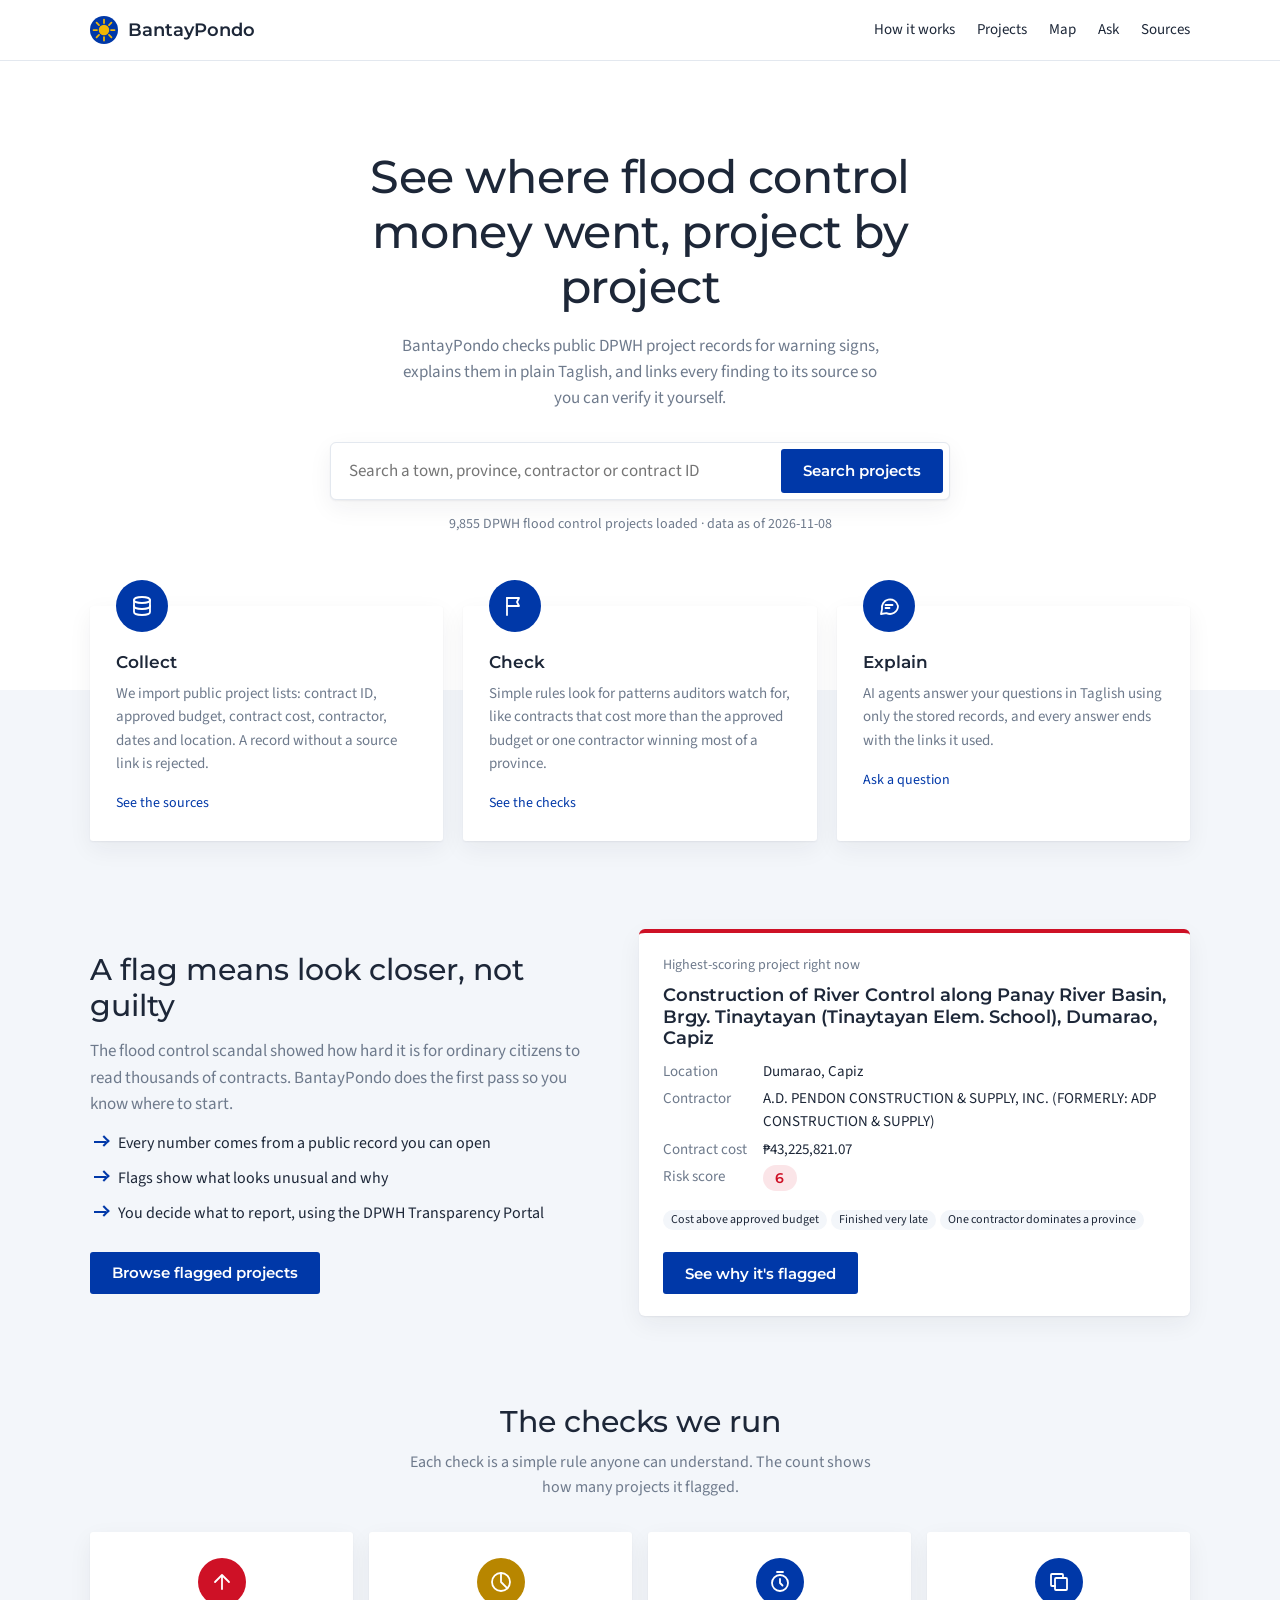
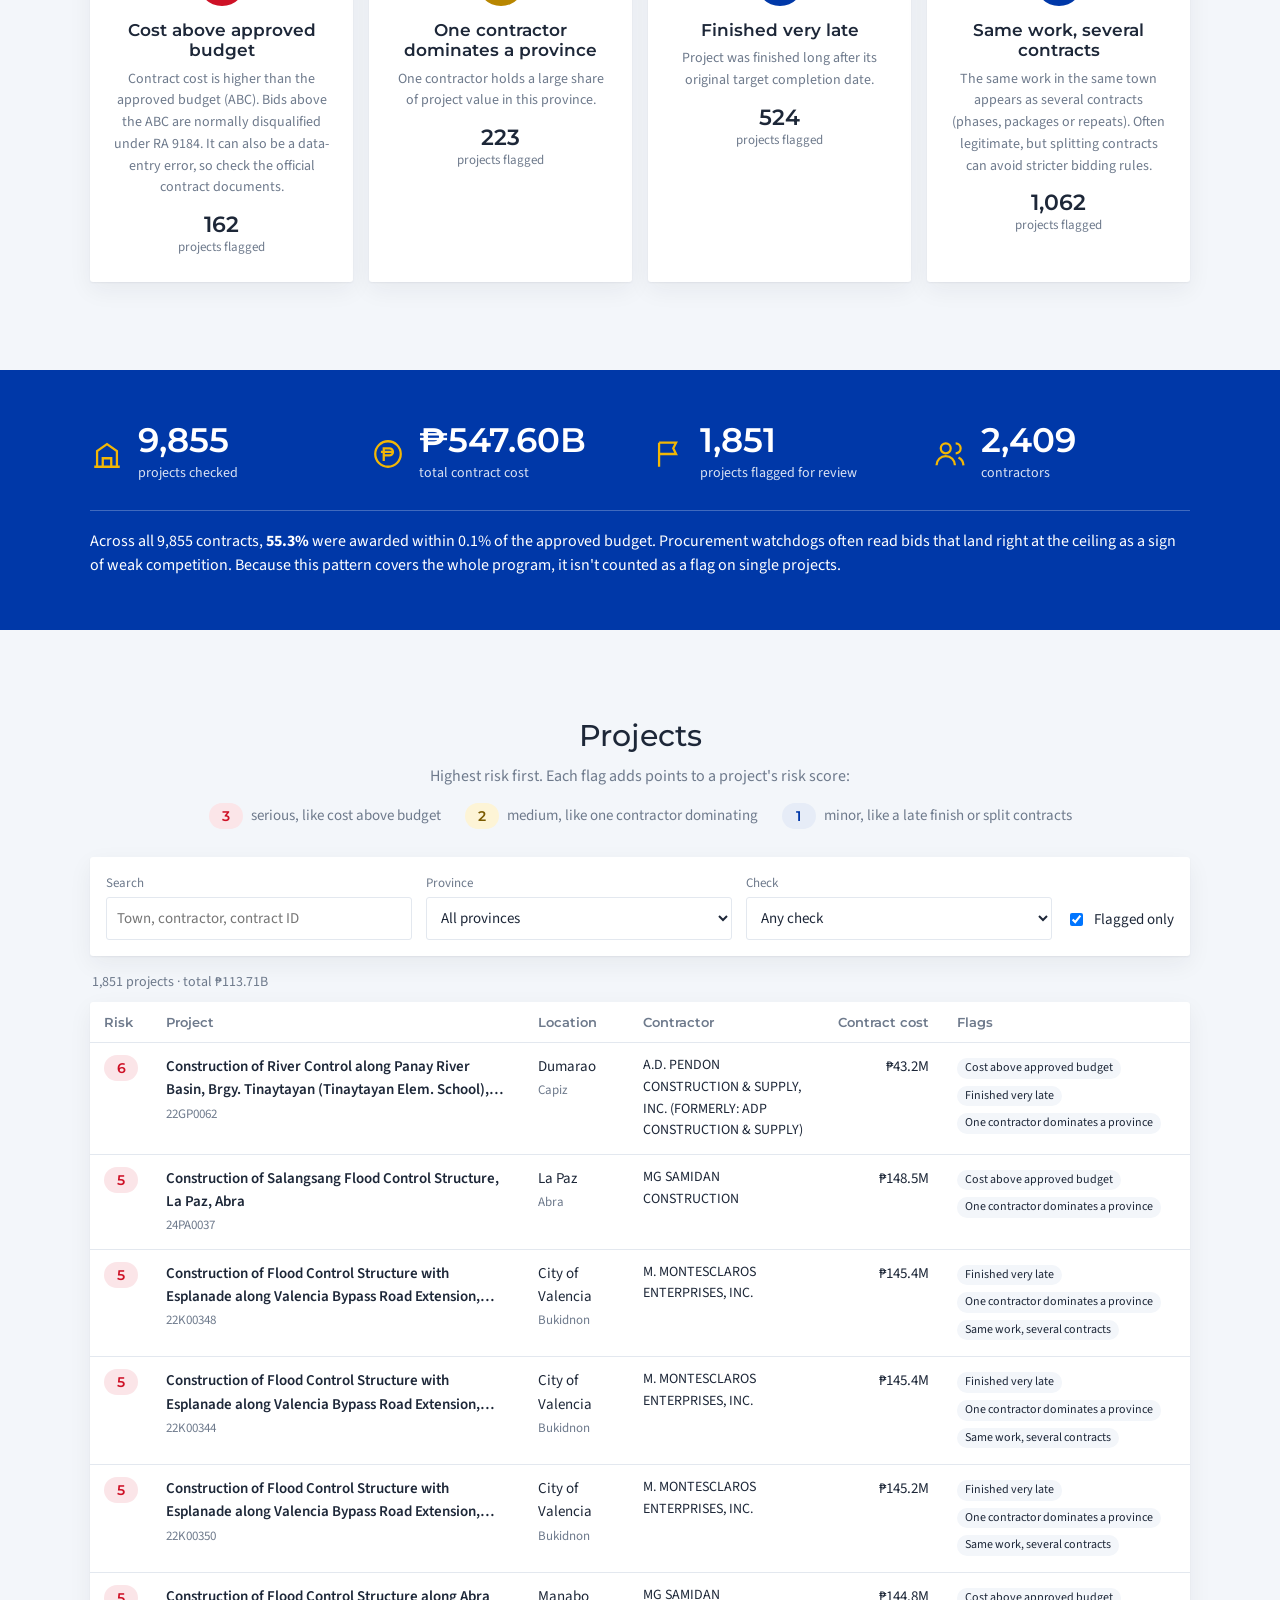
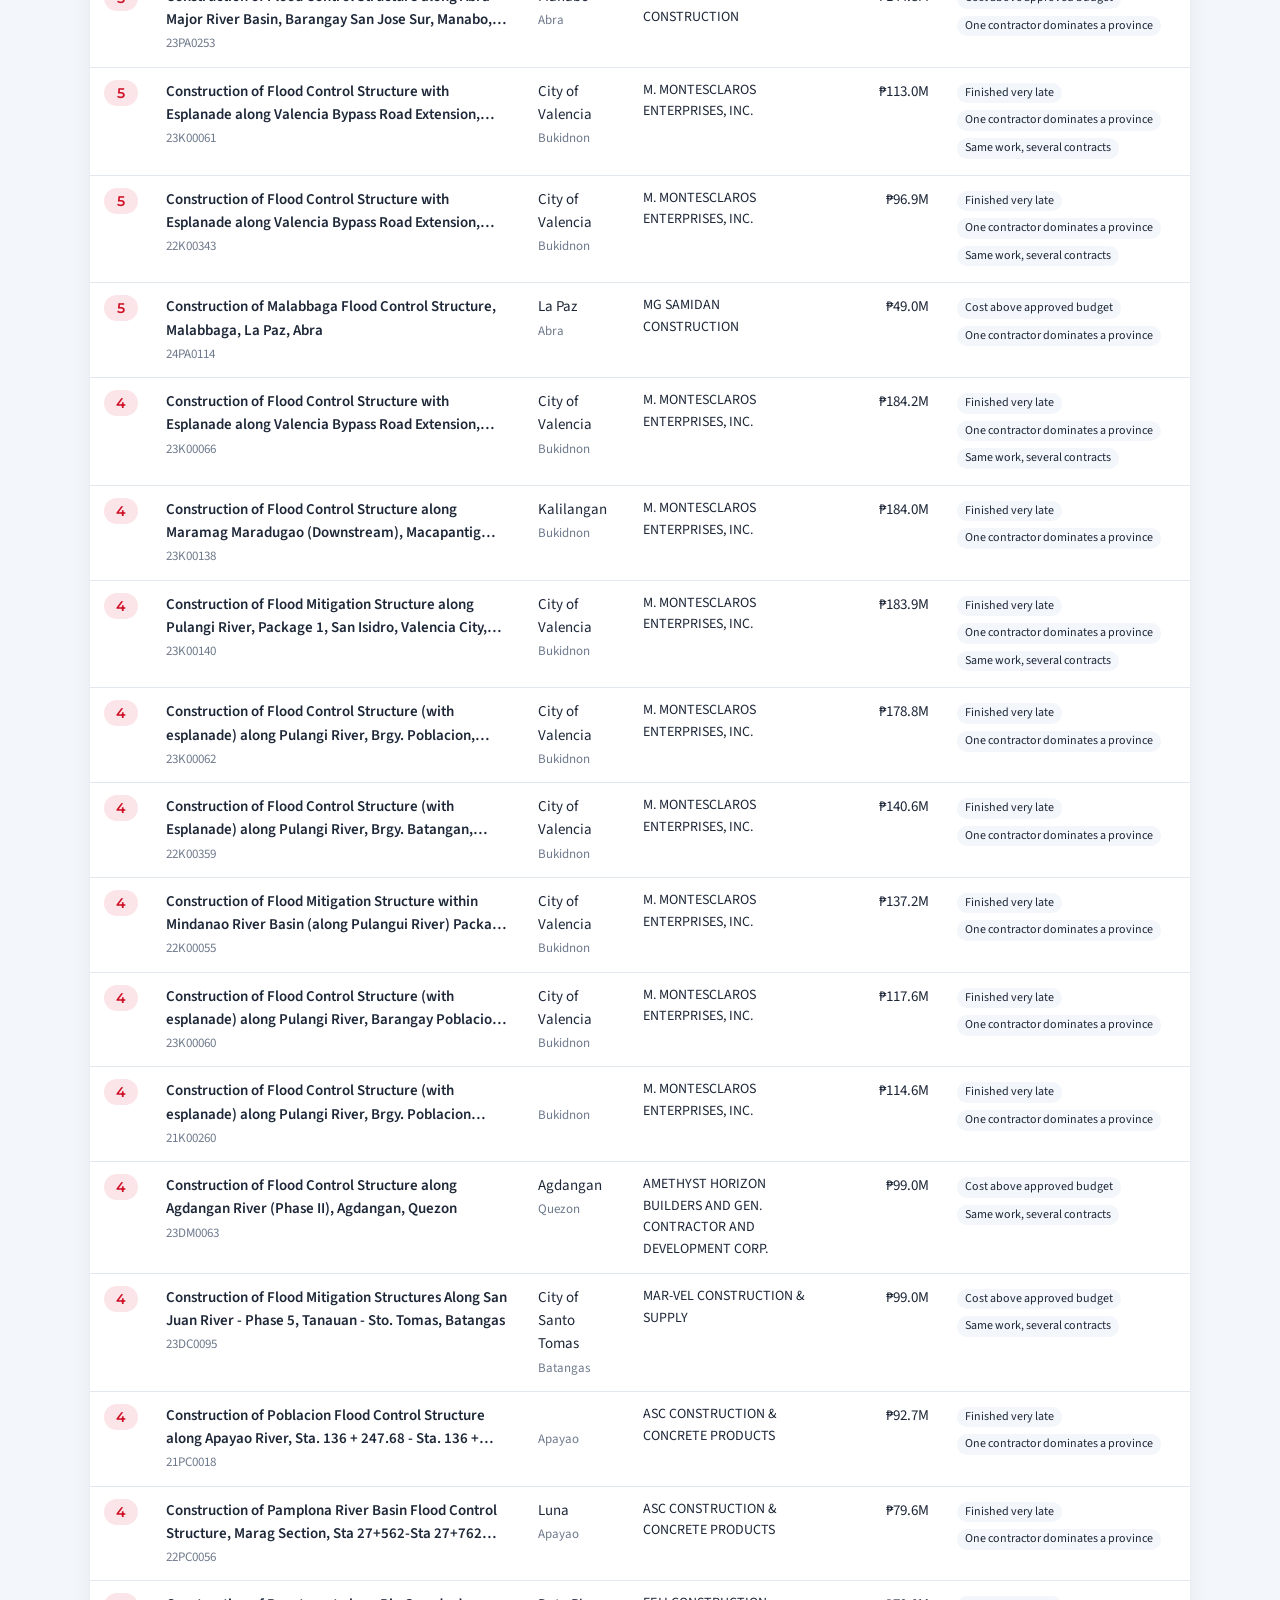
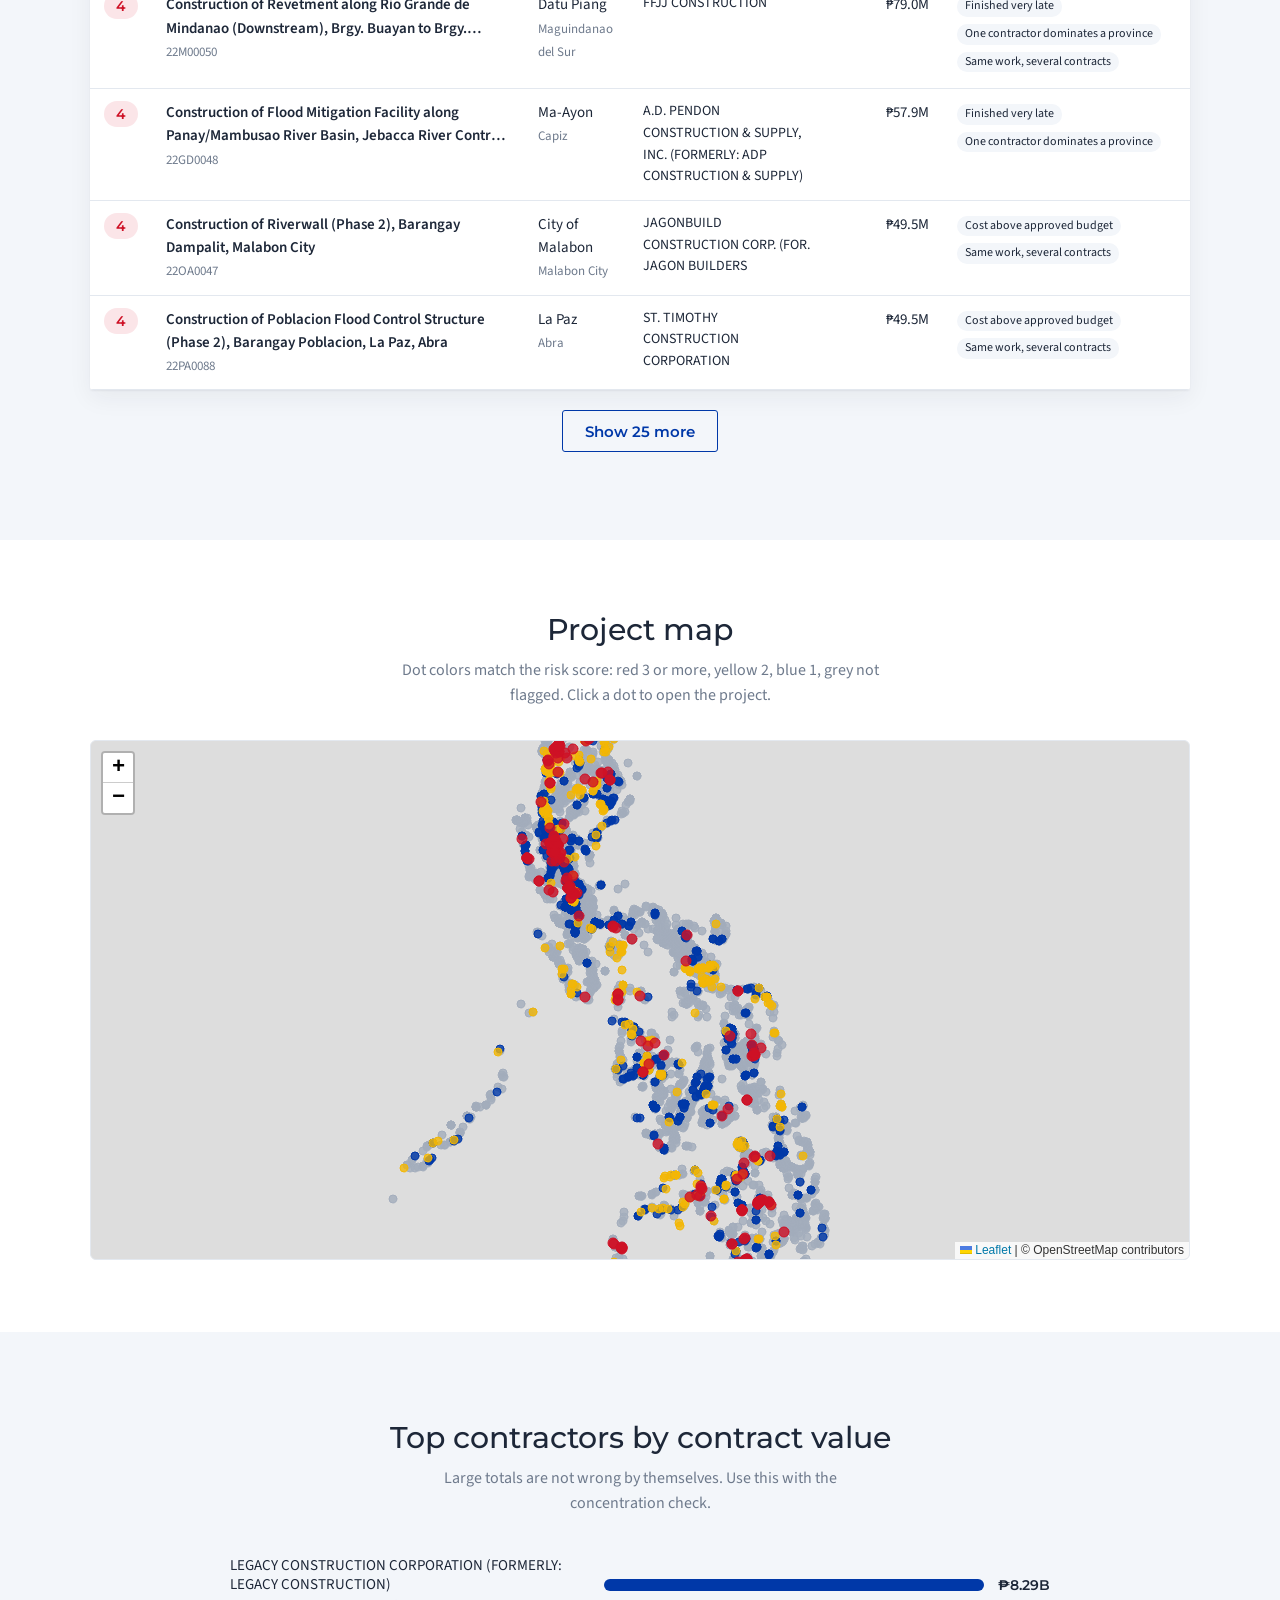
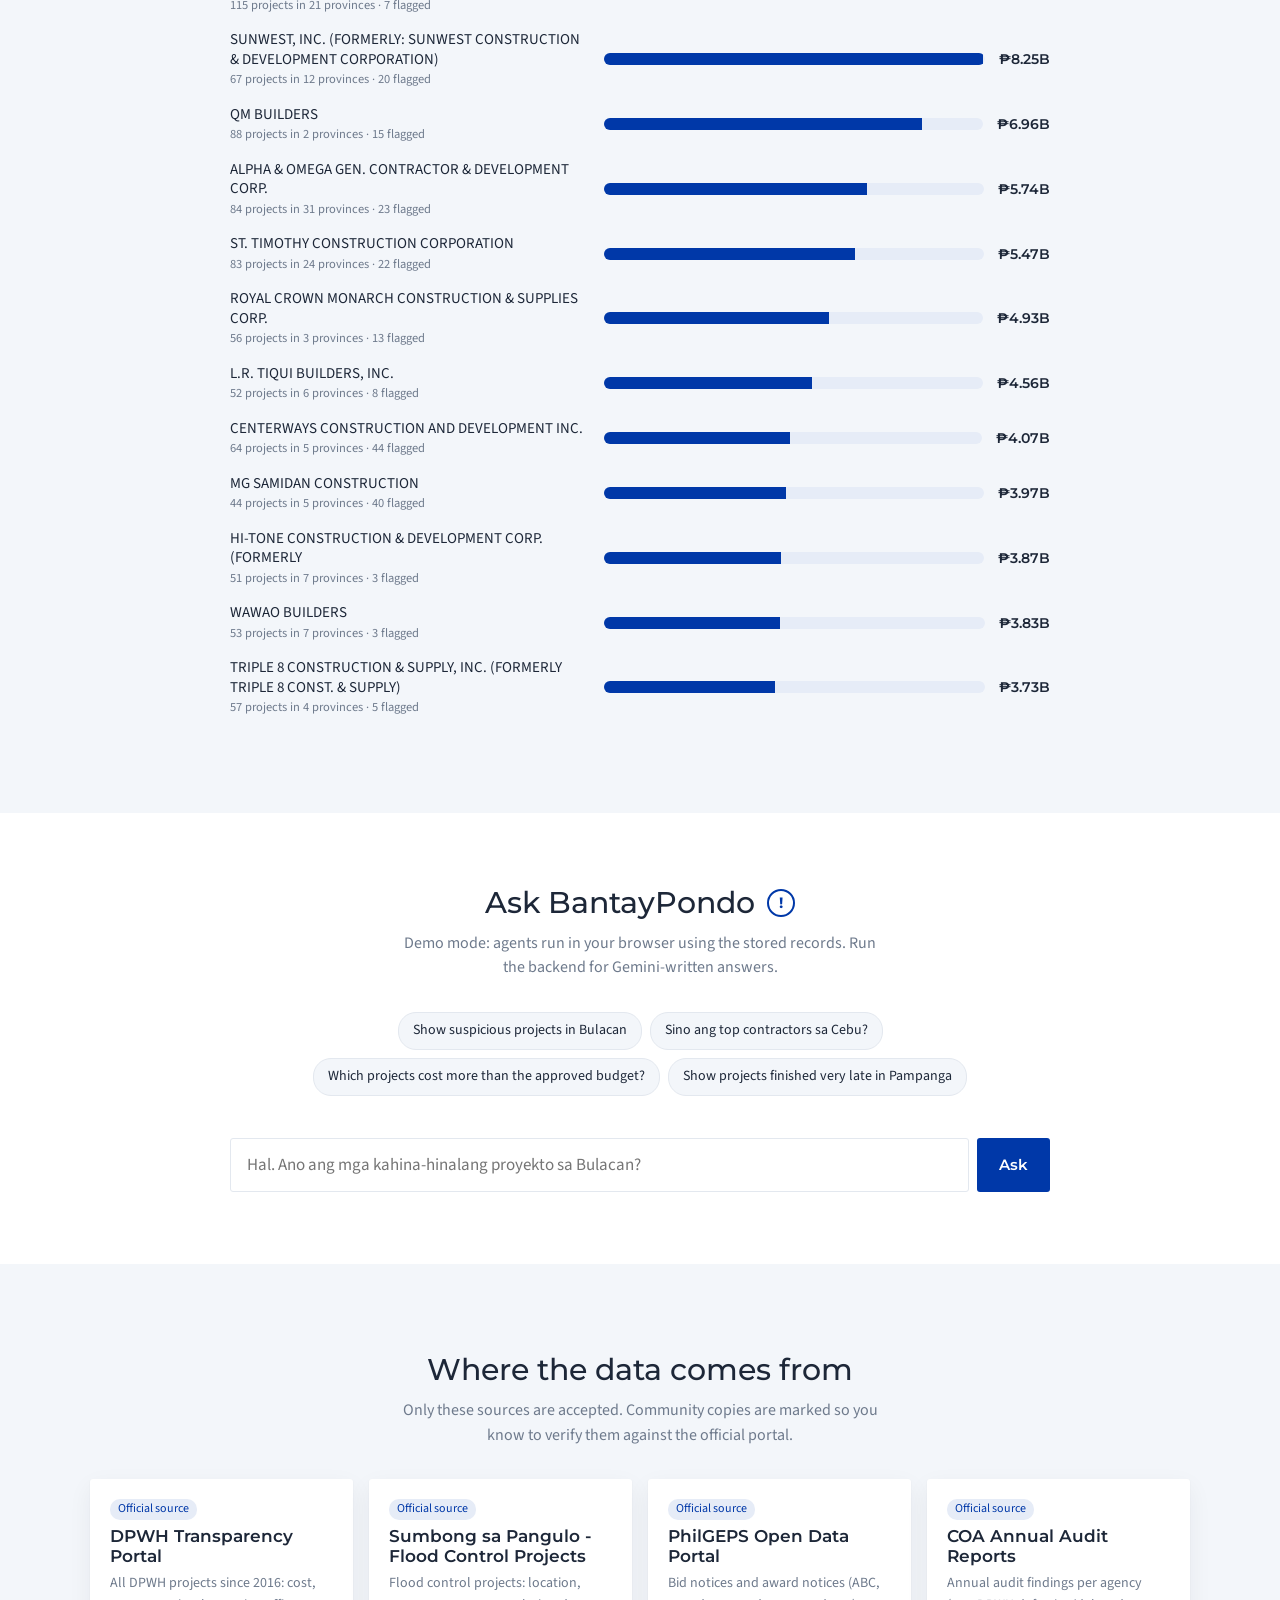
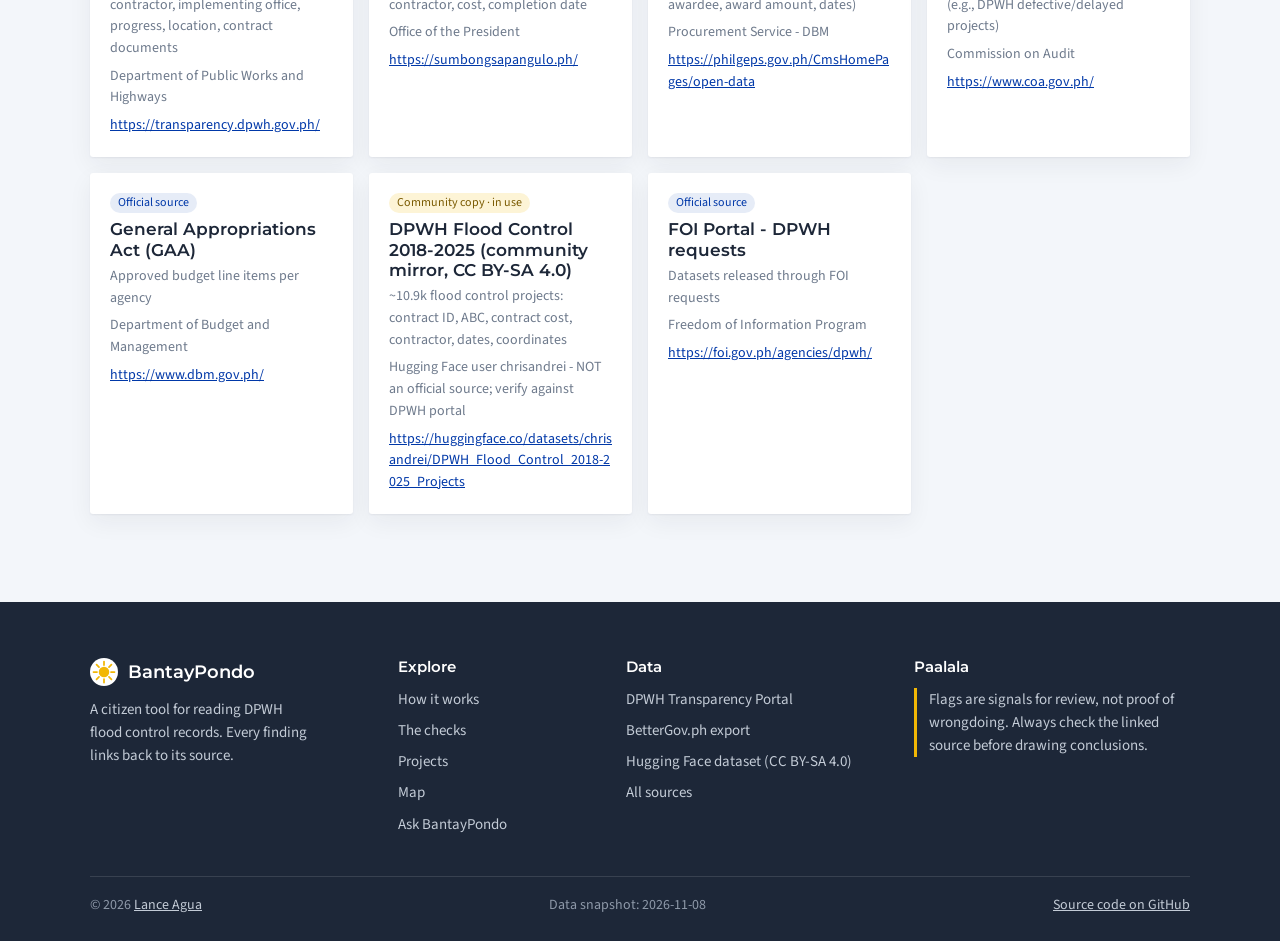
==== commit d8cd7f67: "BantayPondo: Footer: organized columns (about, explore, data, disclaimer) and bottom bar Co-Authored" ====
--- a/bantaypondo/index.html
+++ b/bantaypondo/index.html
@@ -9,7 +9,7 @@
 <link rel="preconnect" href="https://fonts.gstatic.com" crossorigin>
 <link href="https://fonts.googleapis.com/css2?family=Montserrat:wght@400;500;600;700&family=Source+Sans+3:wght@400;600&display=swap" rel="stylesheet">
 <link rel="stylesheet" href="vendor/leaflet/leaflet.css">
-<link rel="stylesheet" href="styles.css?v=6">
+<link rel="stylesheet" href="styles.css?v=7">
 <link rel="icon" href="data:image/svg+xml,%3Csvg xmlns='http://www.w3.org/2000/svg' viewBox='0 0 32 32'%3E%3Ccircle cx='16' cy='16' r='16' fill='%230038A8'/%3E%3Ccircle cx='16' cy='16' r='6' fill='%23F2B705'/%3E%3C/svg%3E">
 </head>
 <body>
@@ -168,9 +168,38 @@
 </main>
 
 <footer class="foot">
-  <div class="wrap">
-    <p><strong>Paalala:</strong> Flags are signals for review, not proof of wrongdoing. Always check the linked source before drawing conclusions.</p>
-    <p class="muted">Built by <a href="https://ashweak.github.io">Lance Agua</a>. Project data: DPWH flood control list via BetterGov.ph export, mirrored on Hugging Face (CC BY-SA 4.0). <span id="genAt"></span></p>
+  <div class="wrap foot-grid">
+    <div class="foot-brand">
+      <a class="brand" href="#top">
+        <svg width="28" height="28" viewBox="0 0 32 32" aria-hidden="true"><circle cx="16" cy="16" r="16" fill="#fff"/><circle cx="16" cy="16" r="6" fill="#F2B705"/><g stroke="#F2B705" stroke-width="2" stroke-linecap="round"><path d="M16 4v4M16 24v4M4 16h4M24 16h4M7.5 7.5l2.8 2.8M21.7 21.7l2.8 2.8M7.5 24.5l2.8-2.8M21.7 10.3l2.8-2.8"/></g></svg>
+        BantayPondo
+      </a>
+      <p>A citizen tool for reading DPWH flood control records. Every finding links back to its source.</p>
+    </div>
+    <nav class="foot-col" aria-label="Footer">
+      <h3>Explore</h3>
+      <a href="#how">How it works</a>
+      <a href="#checks">The checks</a>
+      <a href="#explore">Projects</a>
+      <a href="#map">Map</a>
+      <a href="#ask">Ask BantayPondo</a>
+    </nav>
+    <div class="foot-col">
+      <h3>Data</h3>
+      <a href="https://transparency.dpwh.gov.ph/" target="_blank" rel="noopener">DPWH Transparency Portal</a>
+      <a href="https://bettergov.ph/flood-control-projects" target="_blank" rel="noopener">BetterGov.ph export</a>
+      <a href="https://huggingface.co/datasets/chrisandrei/DPWH_Flood_Control_2018-2025_Projects" target="_blank" rel="noopener">Hugging Face dataset (CC BY-SA 4.0)</a>
+      <a href="#sources">All sources</a>
+    </div>
+    <div class="foot-col foot-note">
+      <h3>Paalala</h3>
+      <p>Flags are signals for review, not proof of wrongdoing. Always check the linked source before drawing conclusions.</p>
+    </div>
+  </div>
+  <div class="wrap foot-bottom">
+    <span>© 2026 <a href="https://ashweak.github.io">Lance Agua</a></span>
+    <span id="genAt"></span>
+    <a href="https://github.com/ashweak/bantaypondo" target="_blank" rel="noopener">Source code on GitHub</a>
   </div>
 </footer>
 
@@ -180,6 +209,6 @@
 </dialog>
 
 <script src="vendor/leaflet/leaflet.js"></script>
-<script src="app.js?v=6"></script>
+<script src="app.js?v=7"></script>
 </body>
 </html>
--- a/bantaypondo/styles.css
+++ b/bantaypondo/styles.css
@@ -186,9 +186,19 @@
 .badge.mirror { background: var(--sun-soft); color: #7A5A00; }
 
 /* Footer */
-.foot { background: var(--ink); color: #DCE2EA; padding: 36px 0; font-size: 15px; }
-.foot a { color: #fff; }
-.foot .muted { color: #A9B3C1; }
+.foot { background: var(--ink); color: #C3CBD6; font-size: 15px; }
+.foot-grid { display: grid; grid-template-columns: 1.4fr 1fr 1.3fr 1.4fr; gap: 32px; padding: 56px 0 40px; }
+.foot .brand { color: #fff; }
+.foot-brand p { margin: 12px 0 0; max-width: 32ch; }
+.foot-col { display: flex; flex-direction: column; gap: 8px; }
+.foot-col h3 { color: #fff; font-size: 15px; margin-bottom: 4px; }
+.foot-col a { color: #C3CBD6; text-decoration: none; }
+.foot-col a:hover { color: #fff; text-decoration: underline; }
+.foot-note p { margin: 0; border-left: 3px solid var(--sun); padding-left: 12px; }
+.foot-bottom { display: flex; flex-wrap: wrap; justify-content: space-between; gap: 8px 24px; padding: 18px 0 24px; border-top: 1px solid rgba(255,255,255,.12); font-size: 14px; color: #8E99A9; }
+.foot-bottom a { color: #C3CBD6; }
+@media (max-width: 860px) { .foot-grid { grid-template-columns: 1fr 1fr; } }
+@media (max-width: 520px) { .foot-grid { grid-template-columns: 1fr; gap: 26px; } }
 
 /* Detail dialog */
 dialog { border: 0; border-radius: var(--radius-lg); padding: 28px; width: min(680px, 100% - 24px); box-shadow: 0 20px 60px rgba(0,0,0,.25); color: var(--ink); }
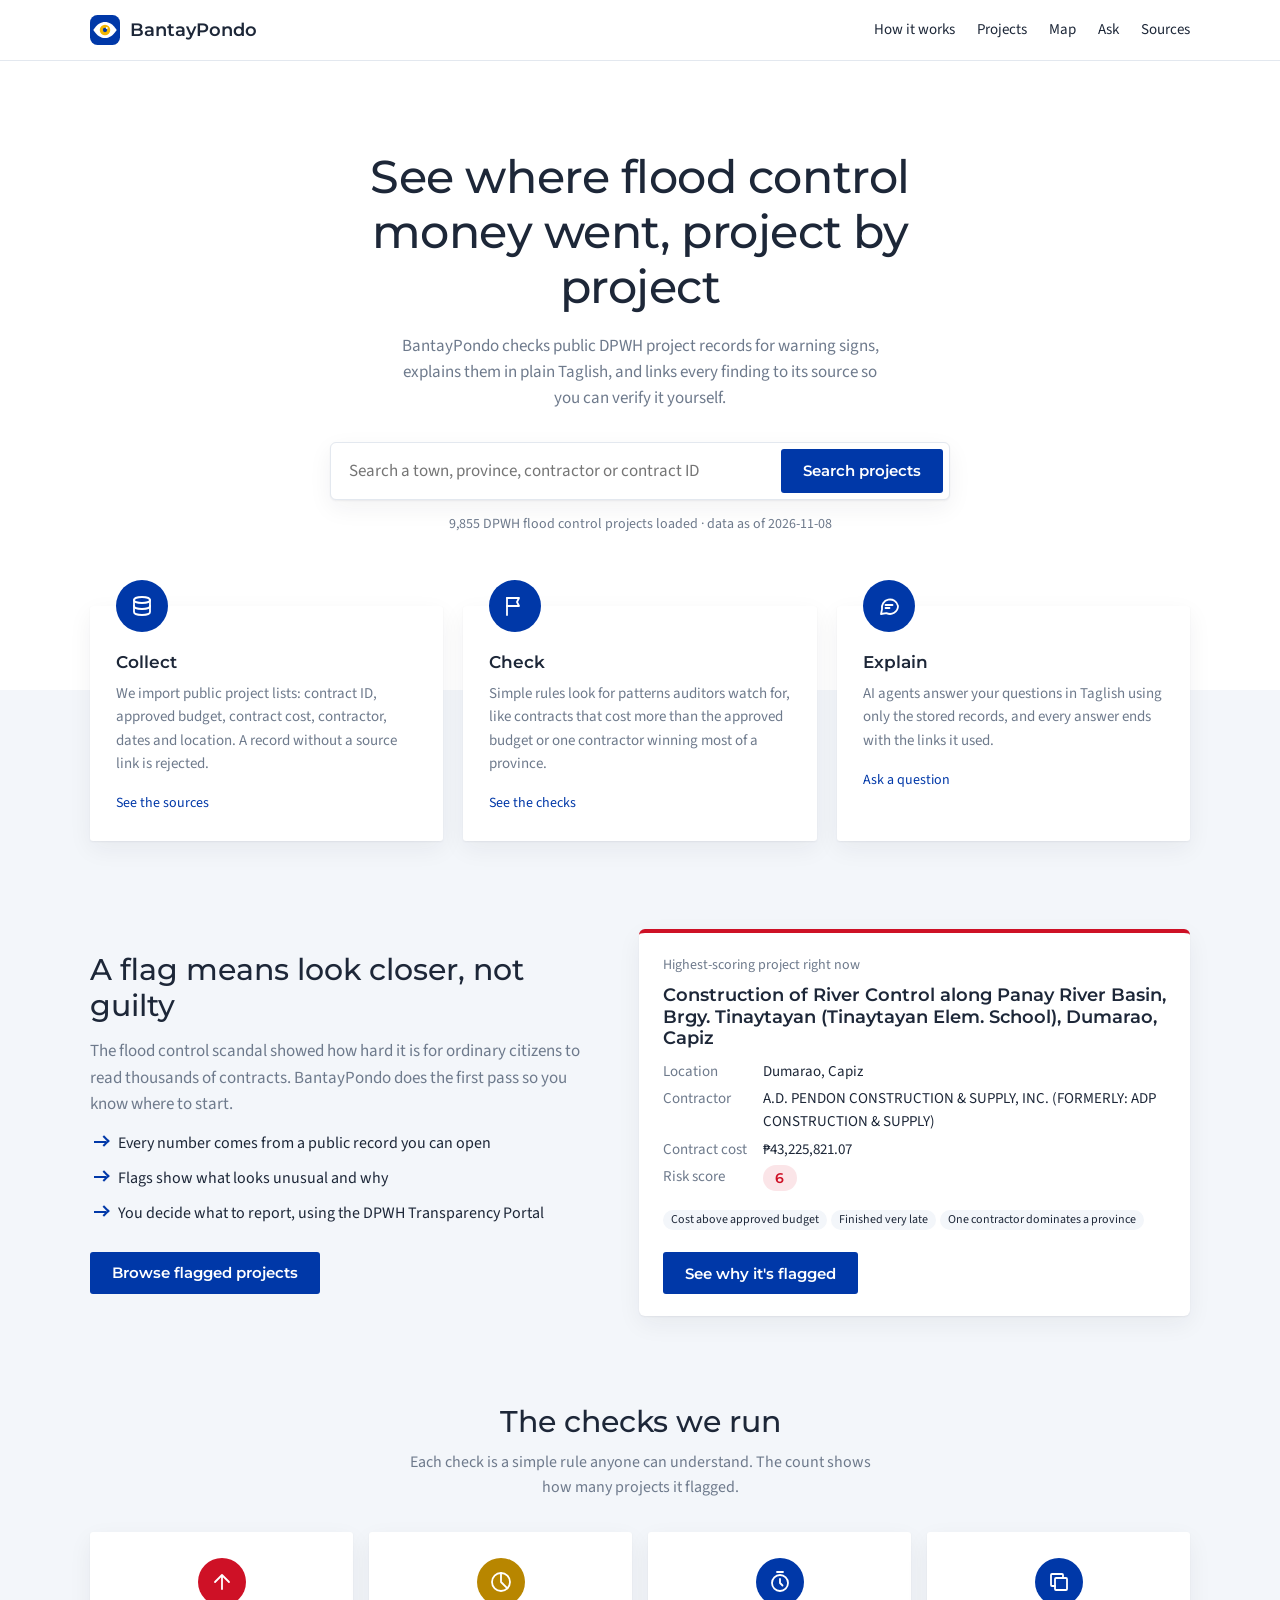
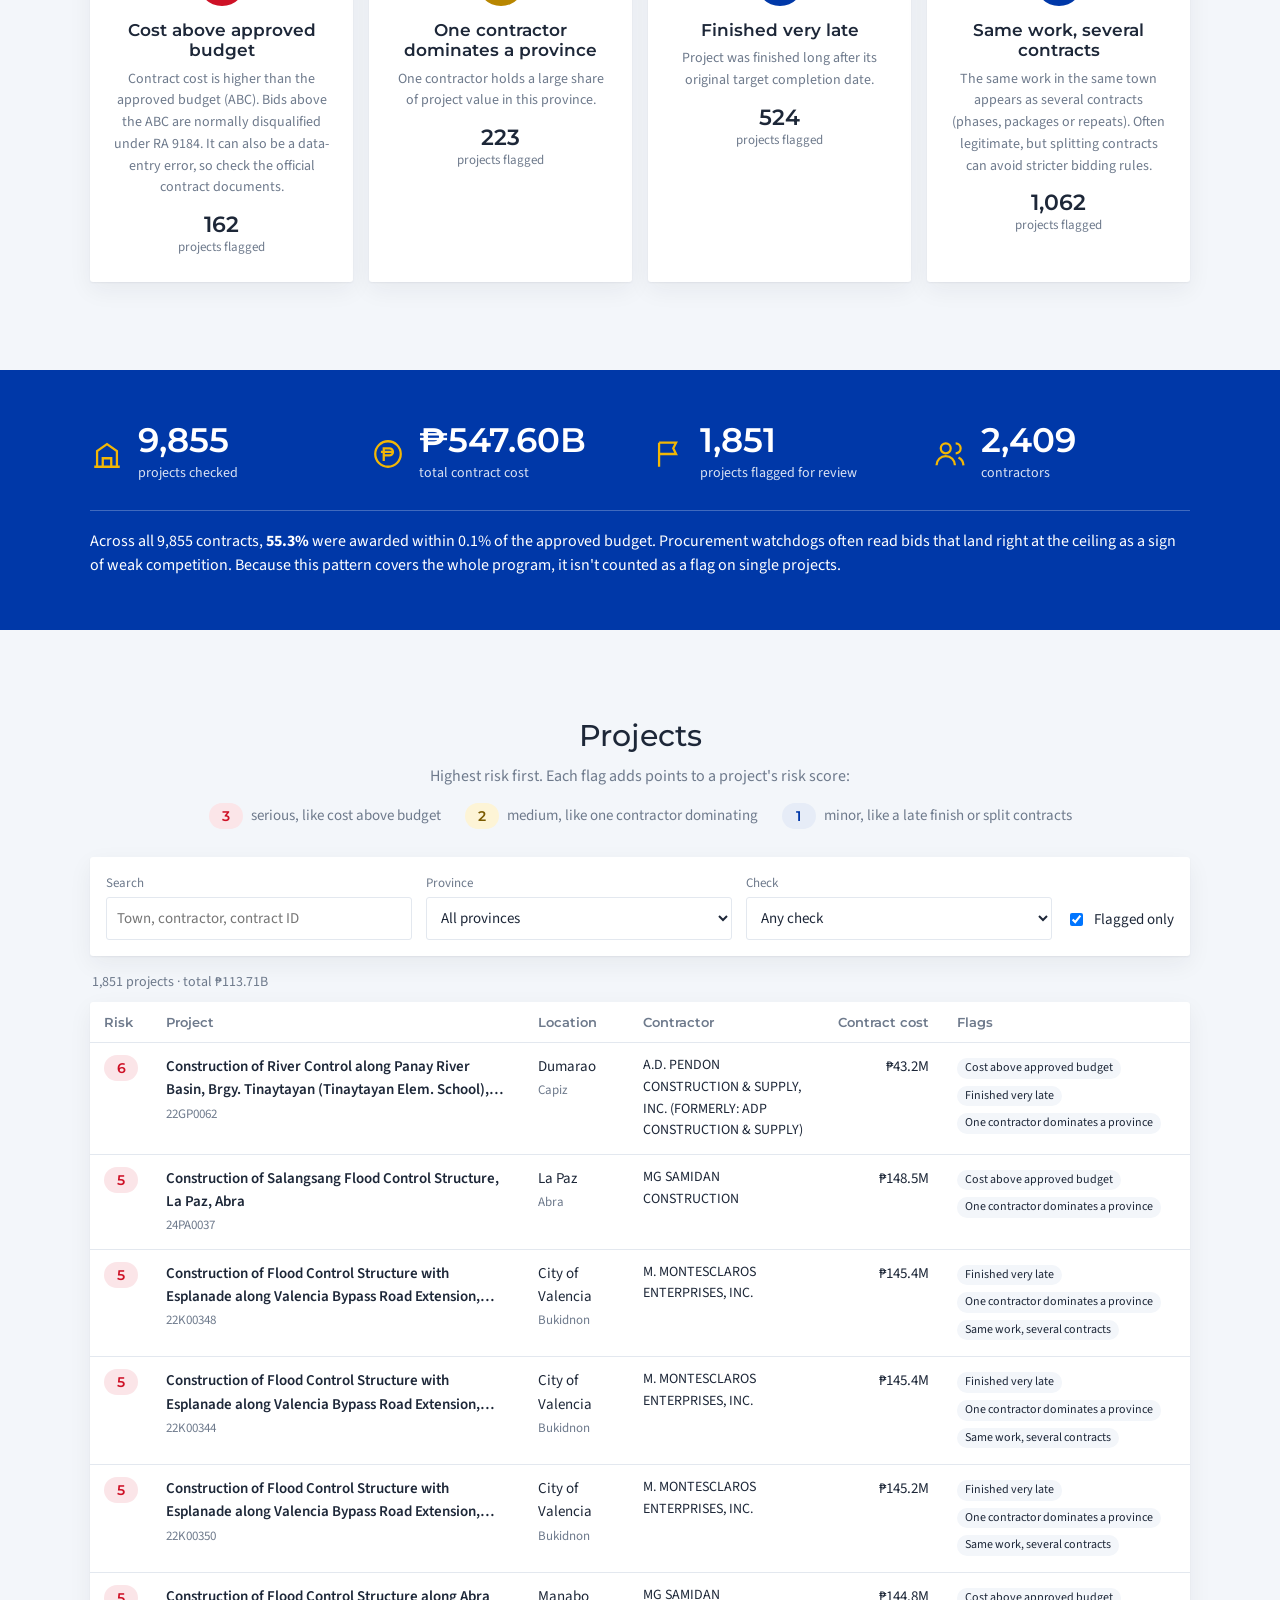
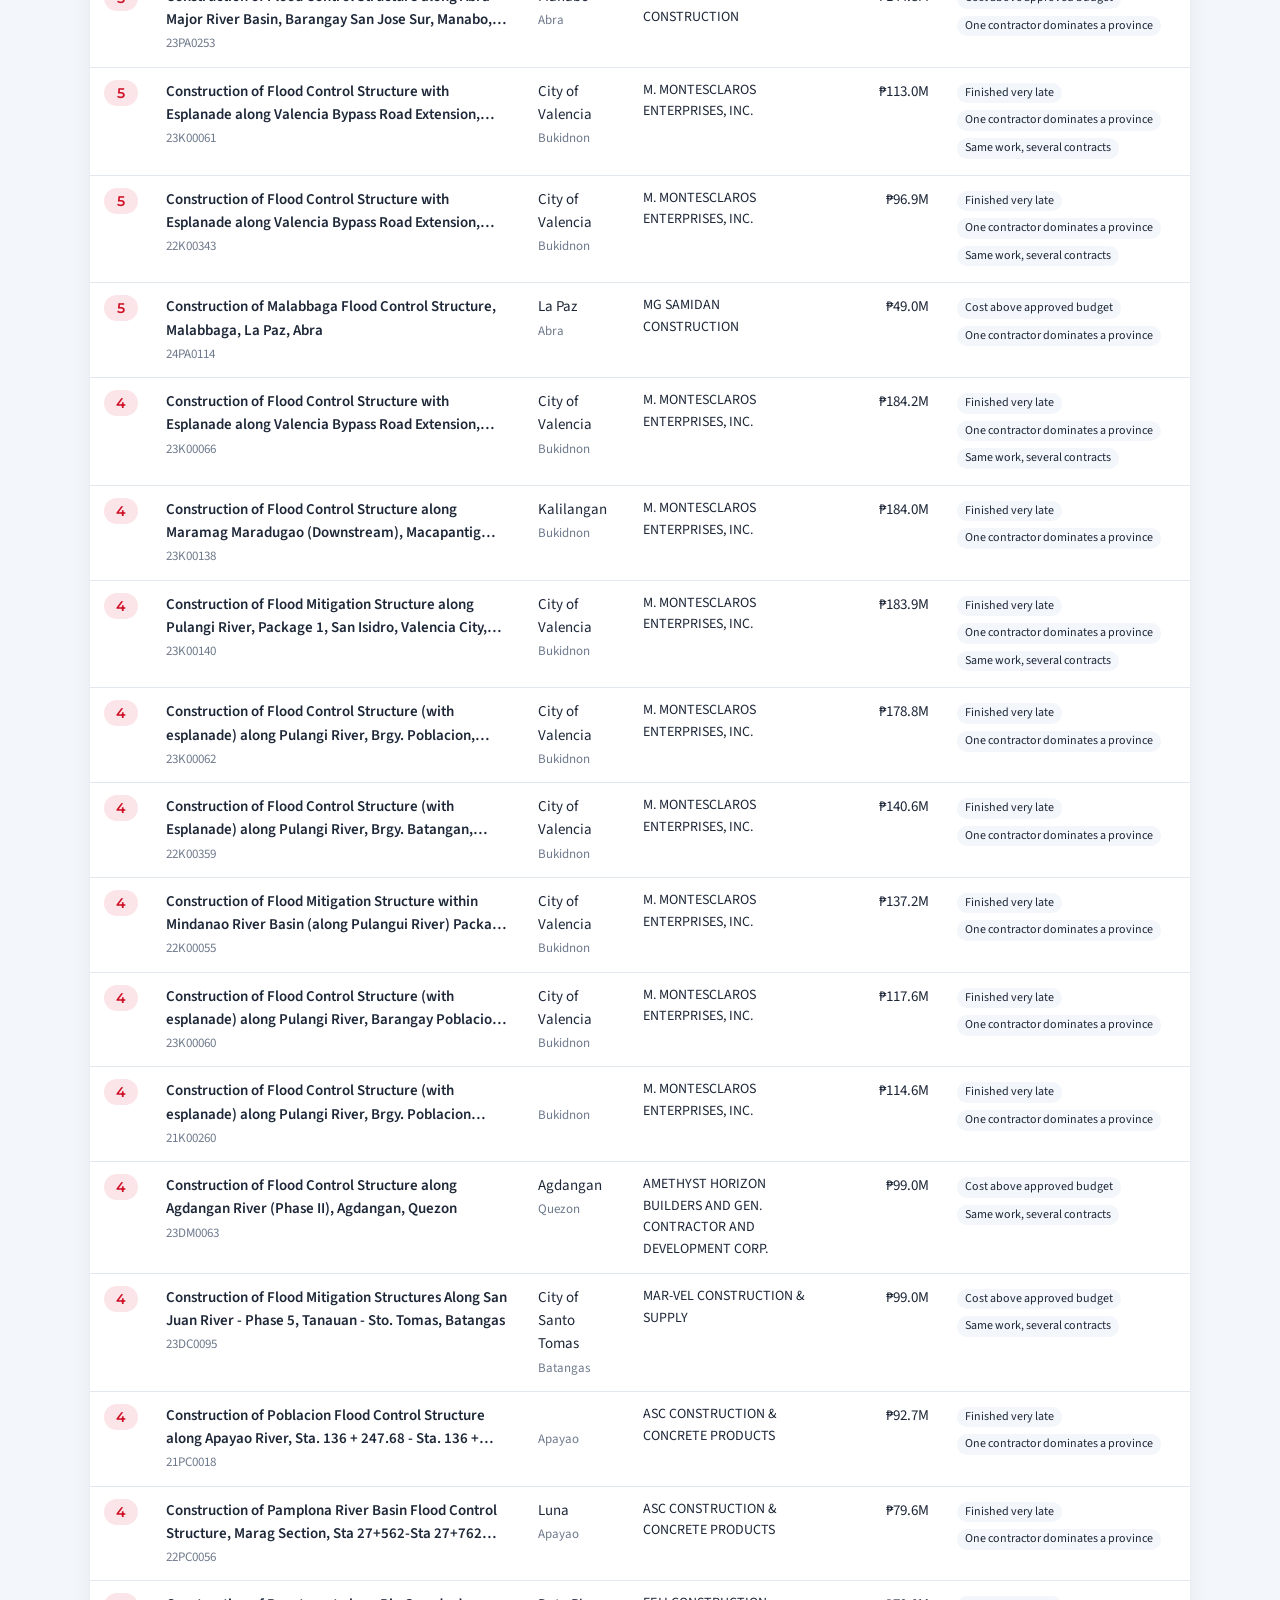
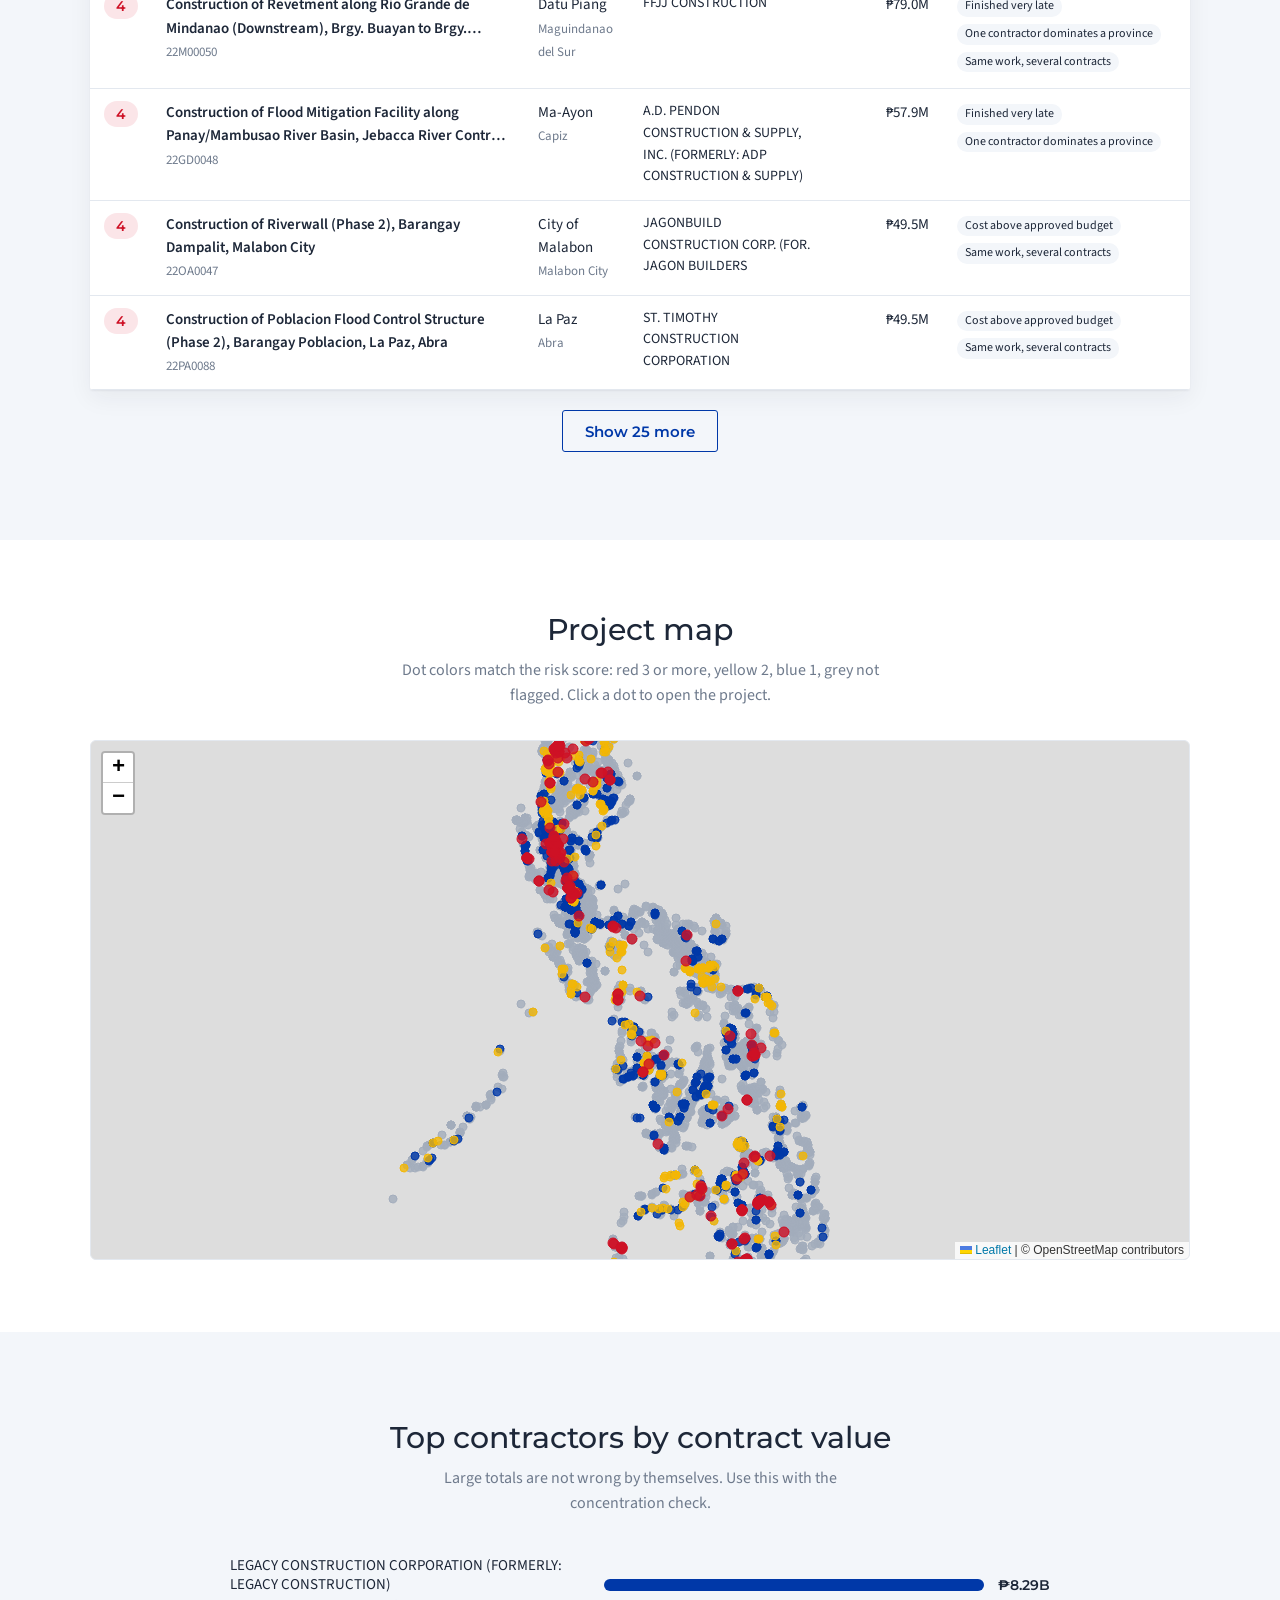
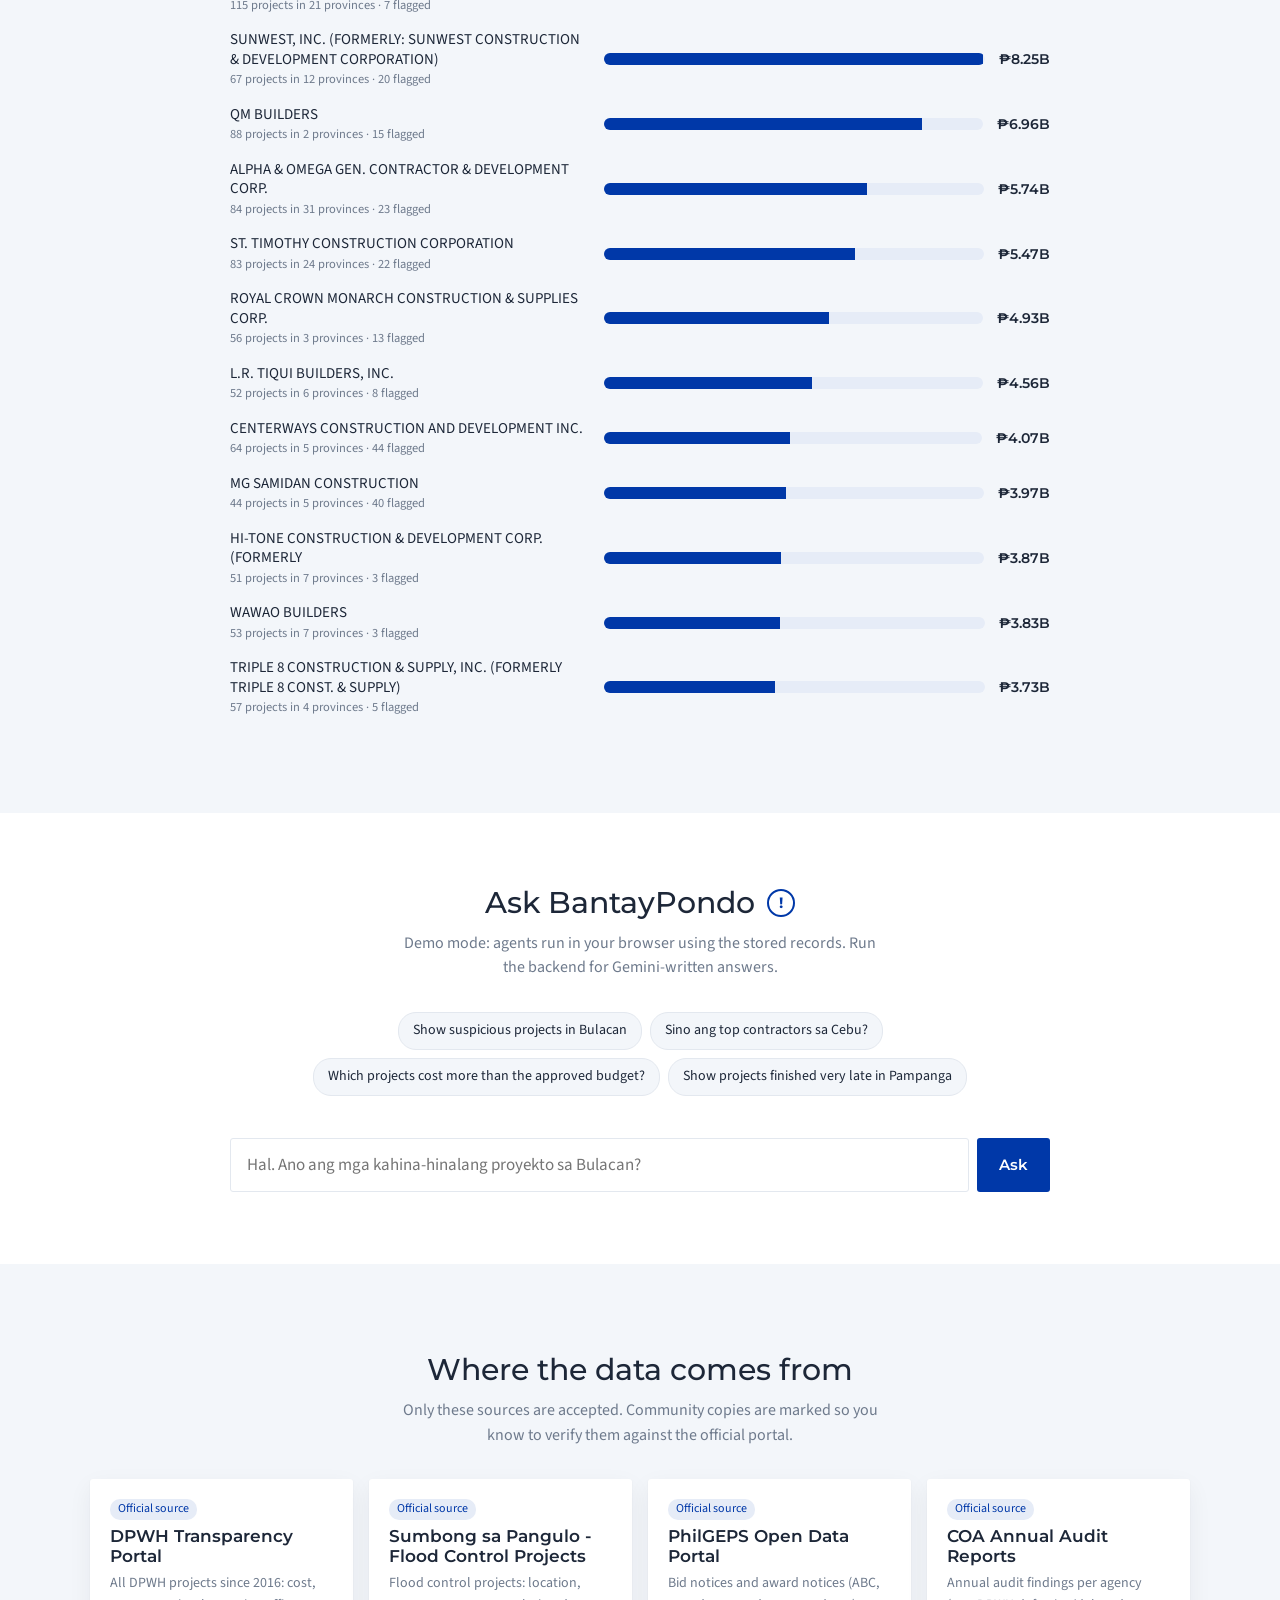
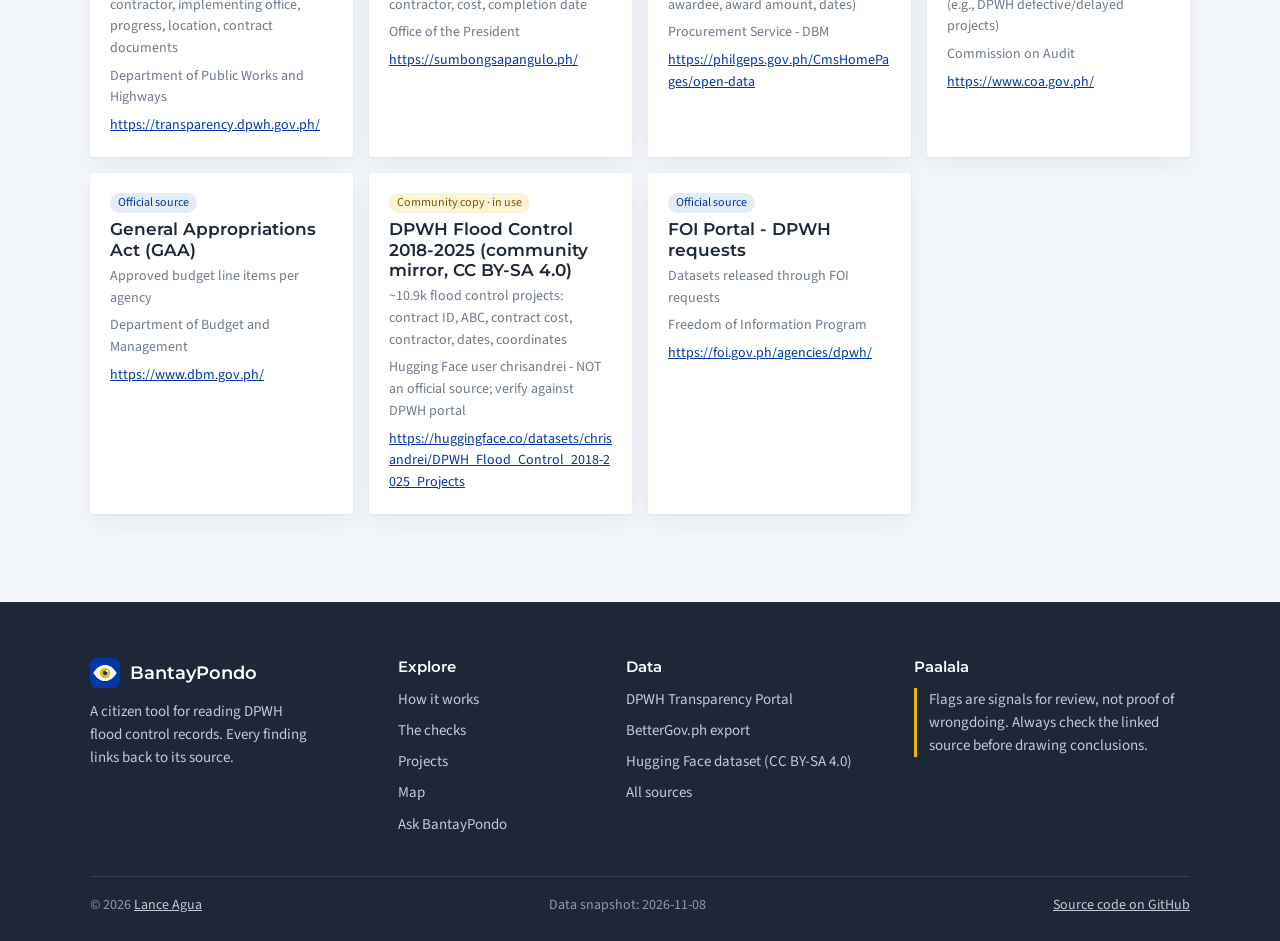
==== commit b8da8e9c: "BantayPondo: New logo: eye mark (bantay = watch) with flag-sun iris; used in nav, footer, favicon Co" ====
--- a/bantaypondo/index.html
+++ b/bantaypondo/index.html
@@ -9,8 +9,8 @@
 <link rel="preconnect" href="https://fonts.gstatic.com" crossorigin>
 <link href="https://fonts.googleapis.com/css2?family=Montserrat:wght@400;500;600;700&family=Source+Sans+3:wght@400;600&display=swap" rel="stylesheet">
 <link rel="stylesheet" href="vendor/leaflet/leaflet.css">
-<link rel="stylesheet" href="styles.css?v=7">
-<link rel="icon" href="data:image/svg+xml,%3Csvg xmlns='http://www.w3.org/2000/svg' viewBox='0 0 32 32'%3E%3Ccircle cx='16' cy='16' r='16' fill='%230038A8'/%3E%3Ccircle cx='16' cy='16' r='6' fill='%23F2B705'/%3E%3C/svg%3E">
+<link rel="stylesheet" href="styles.css?v=8">
+<link rel="icon" href="logo.svg" type="image/svg+xml">
 </head>
 <body>
 <a class="skip" href="#explore">Skip to projects</a>
@@ -18,7 +18,7 @@
 <header class="nav">
   <div class="wrap nav-in">
     <a class="brand" href="#top" aria-label="BantayPondo home">
-      <svg width="28" height="28" viewBox="0 0 32 32" aria-hidden="true"><circle cx="16" cy="16" r="16" fill="#0038A8"/><circle cx="16" cy="16" r="6" fill="#F2B705"/><g stroke="#F2B705" stroke-width="2" stroke-linecap="round"><path d="M16 4v4M16 24v4M4 16h4M24 16h4M7.5 7.5l2.8 2.8M21.7 21.7l2.8 2.8M7.5 24.5l2.8-2.8M21.7 10.3l2.8-2.8"/></g></svg>
+      <img src="logo.svg" width="30" height="30" alt="">
       BantayPondo
     </a>
     <nav aria-label="Main">
@@ -171,7 +171,7 @@
   <div class="wrap foot-grid">
     <div class="foot-brand">
       <a class="brand" href="#top">
-        <svg width="28" height="28" viewBox="0 0 32 32" aria-hidden="true"><circle cx="16" cy="16" r="16" fill="#fff"/><circle cx="16" cy="16" r="6" fill="#F2B705"/><g stroke="#F2B705" stroke-width="2" stroke-linecap="round"><path d="M16 4v4M16 24v4M4 16h4M24 16h4M7.5 7.5l2.8 2.8M21.7 21.7l2.8 2.8M7.5 24.5l2.8-2.8M21.7 10.3l2.8-2.8"/></g></svg>
+        <img src="logo.svg" width="30" height="30" alt="">
         BantayPondo
       </a>
       <p>A citizen tool for reading DPWH flood control records. Every finding links back to its source.</p>
@@ -209,6 +209,6 @@
 </dialog>
 
 <script src="vendor/leaflet/leaflet.js"></script>
-<script src="app.js?v=7"></script>
+<script src="app.js?v=8"></script>
 </body>
 </html>
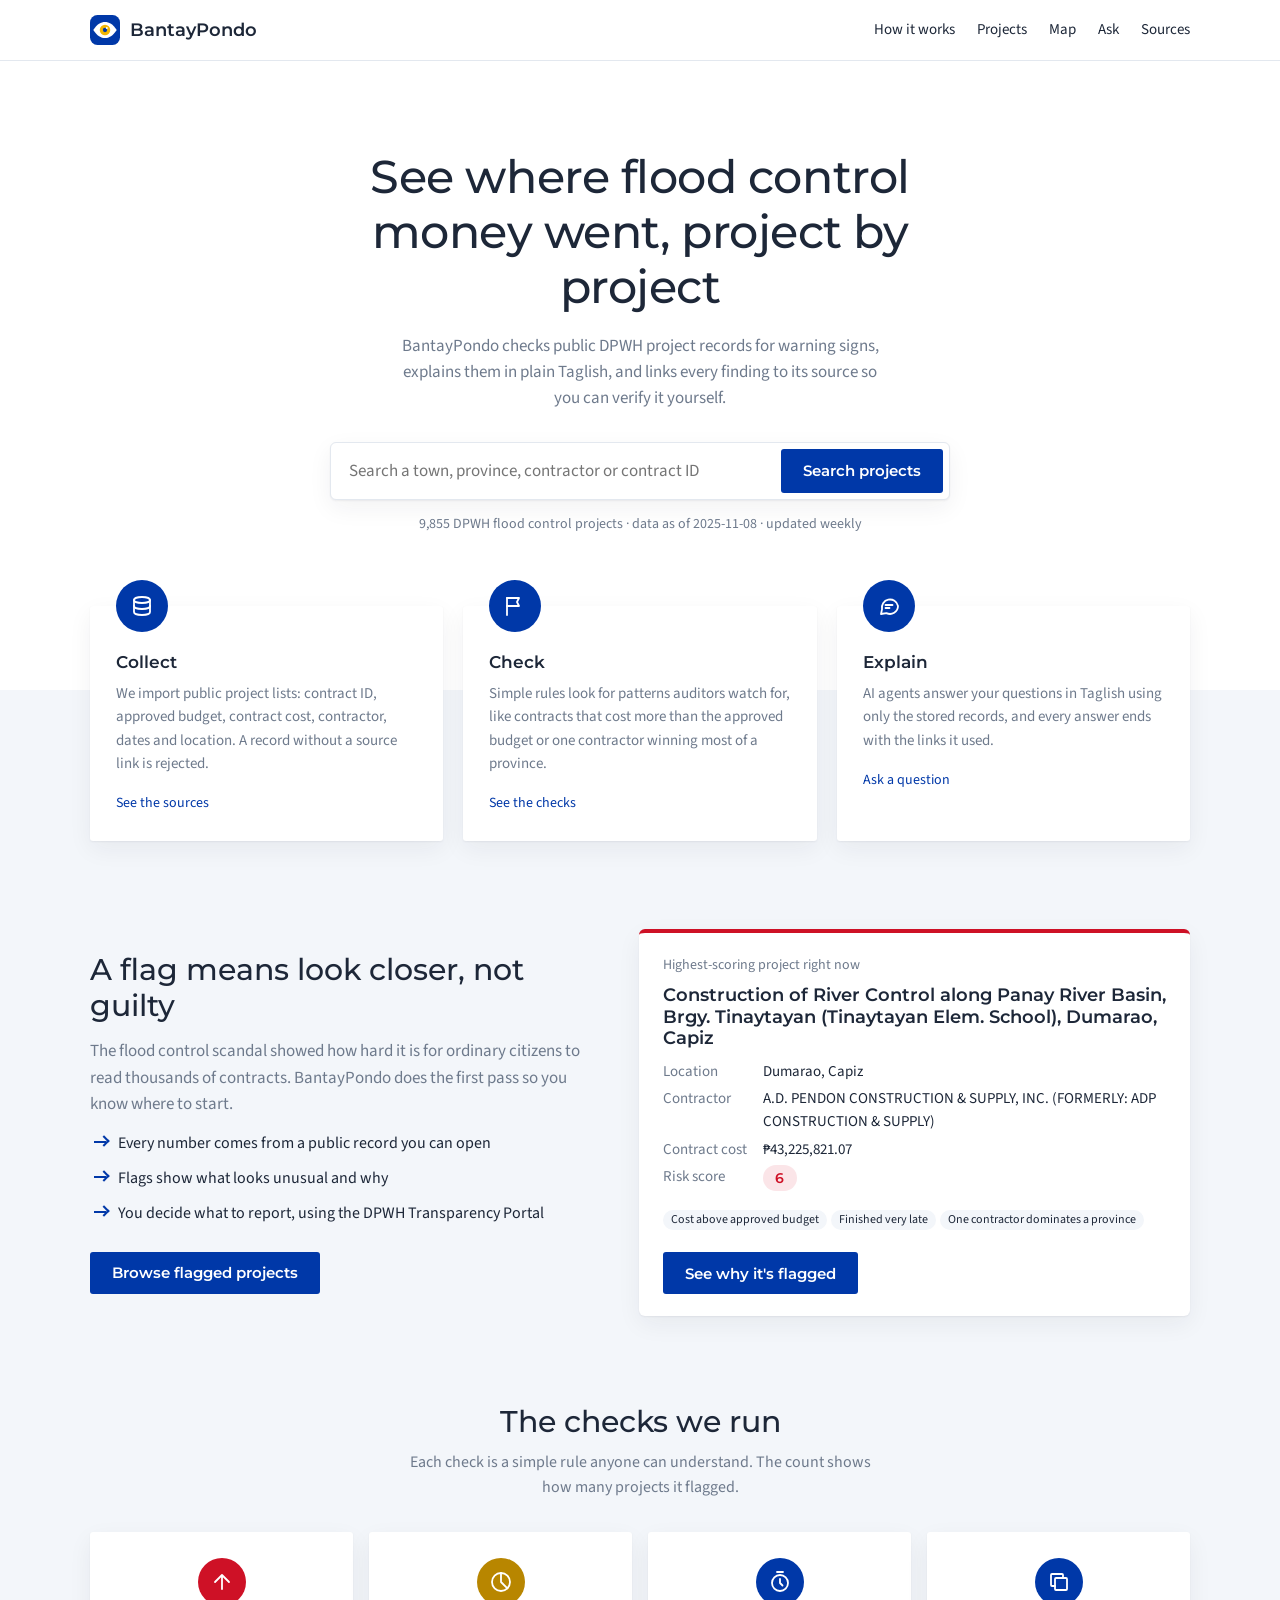
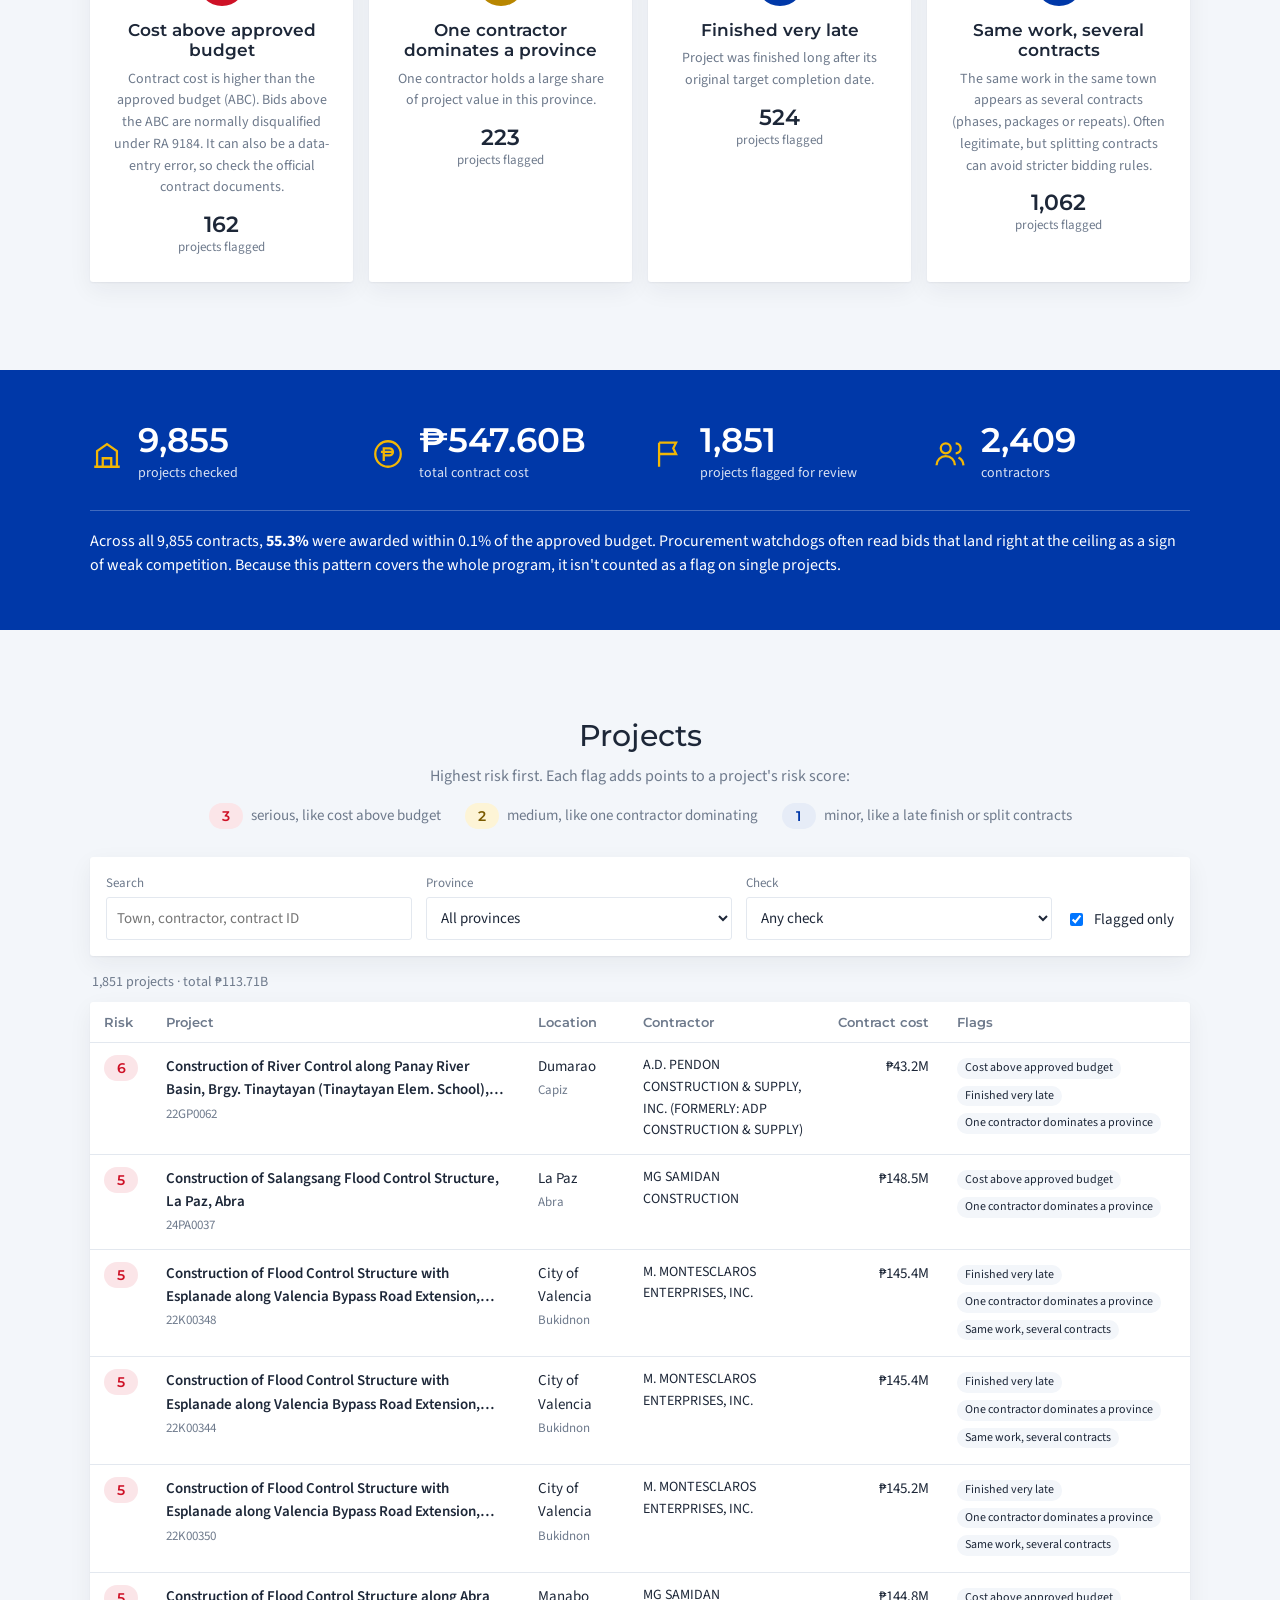
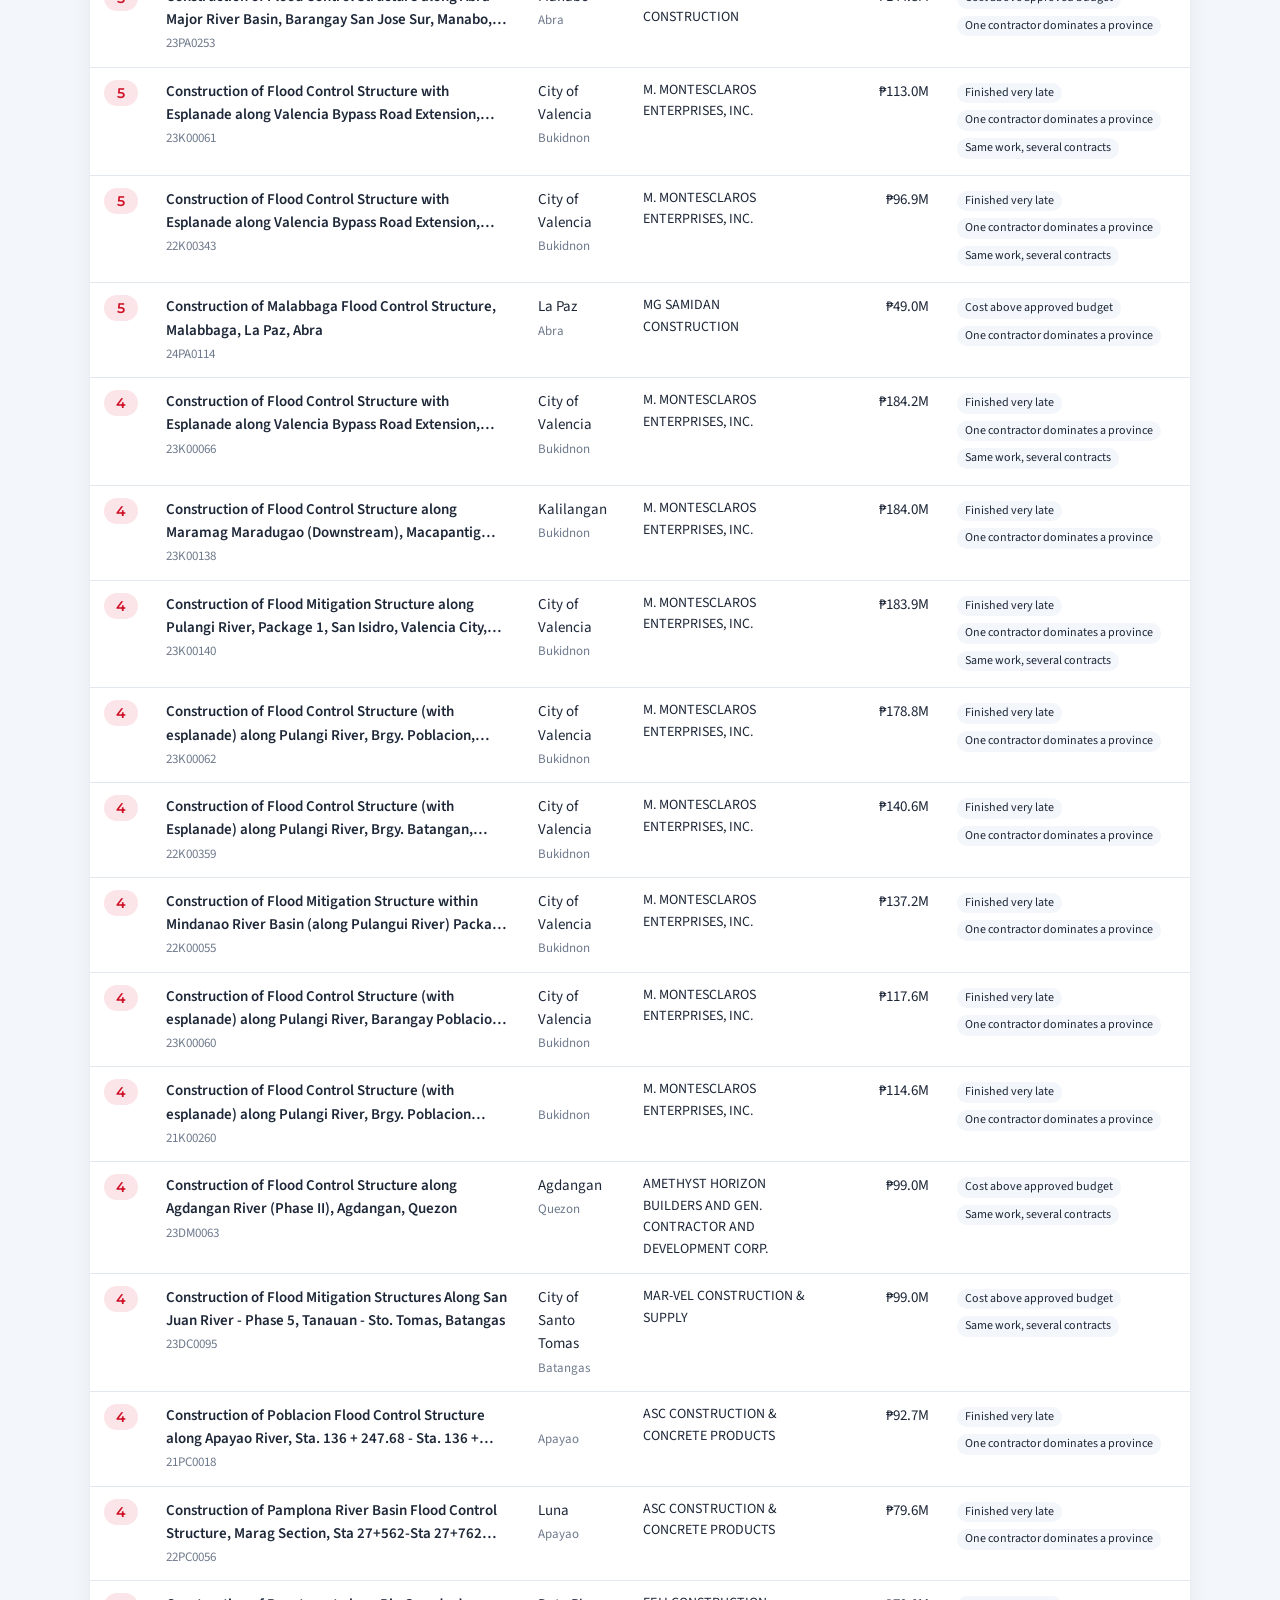
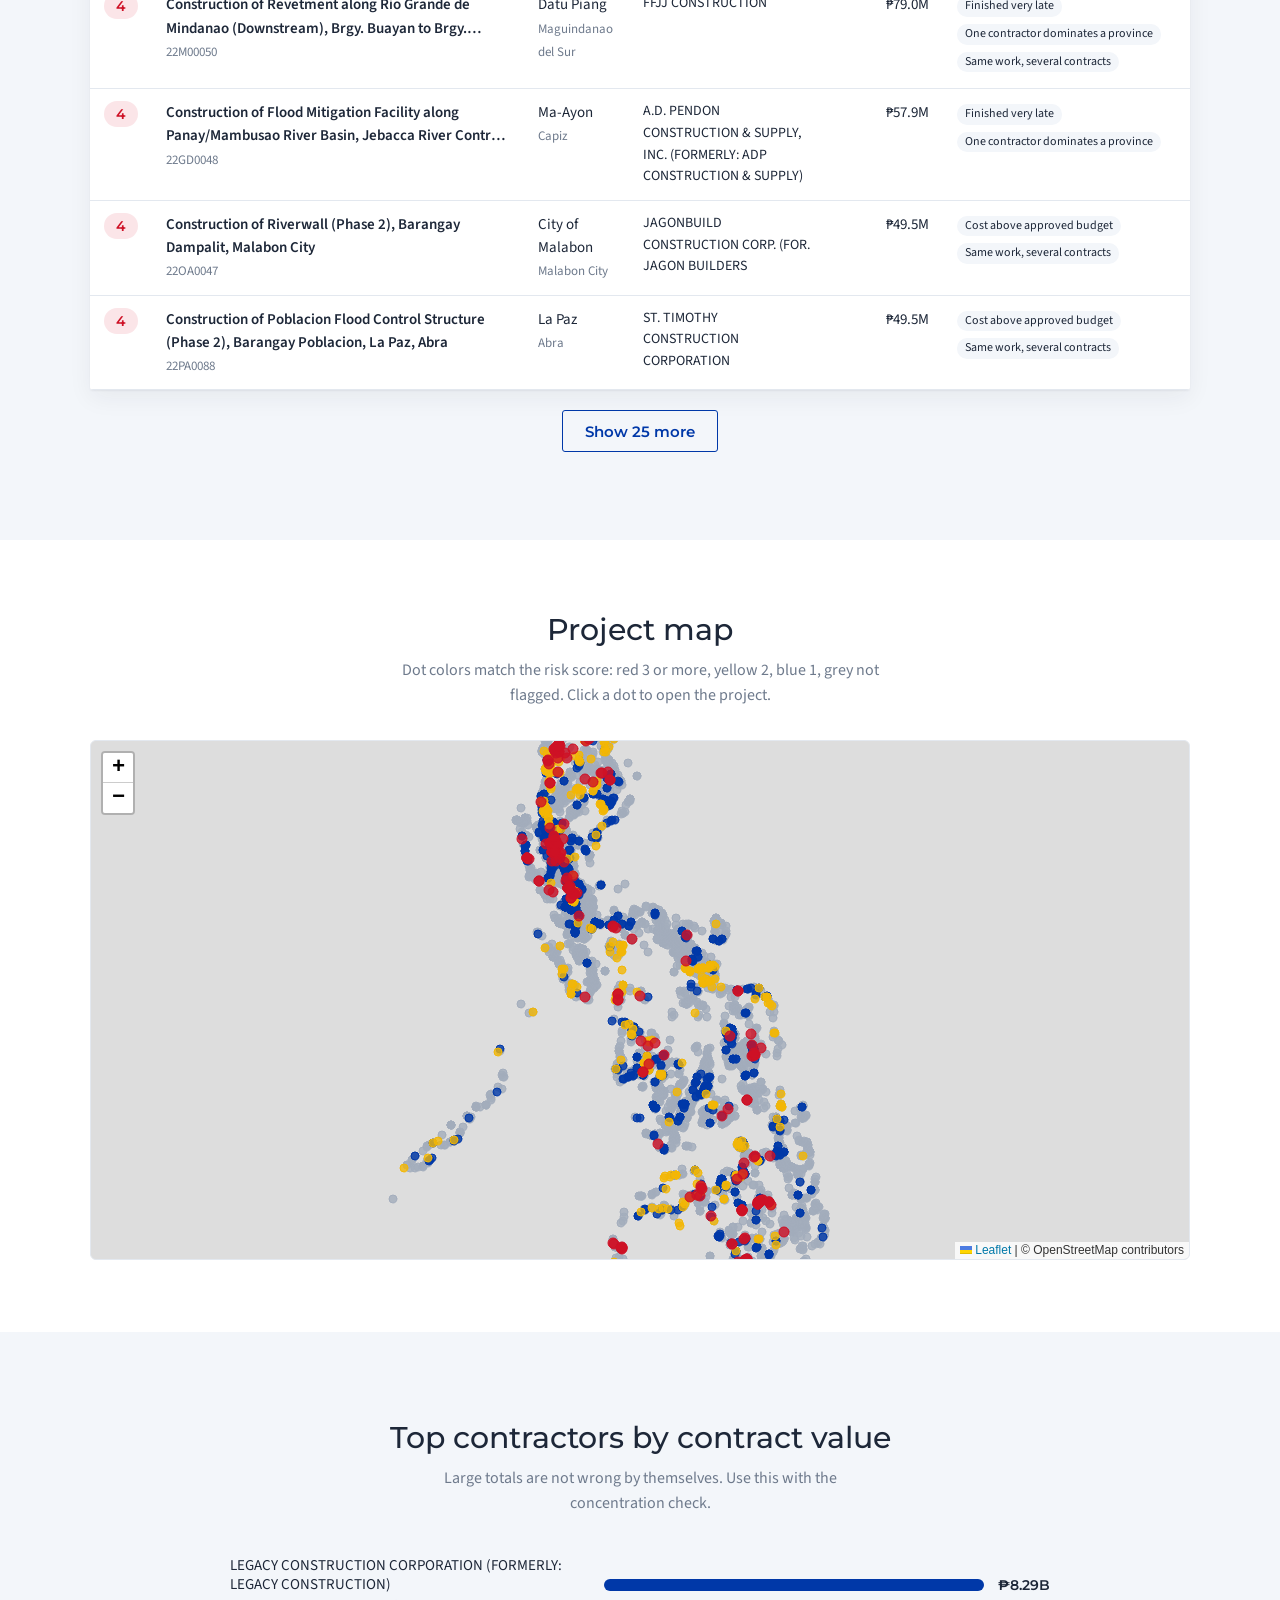
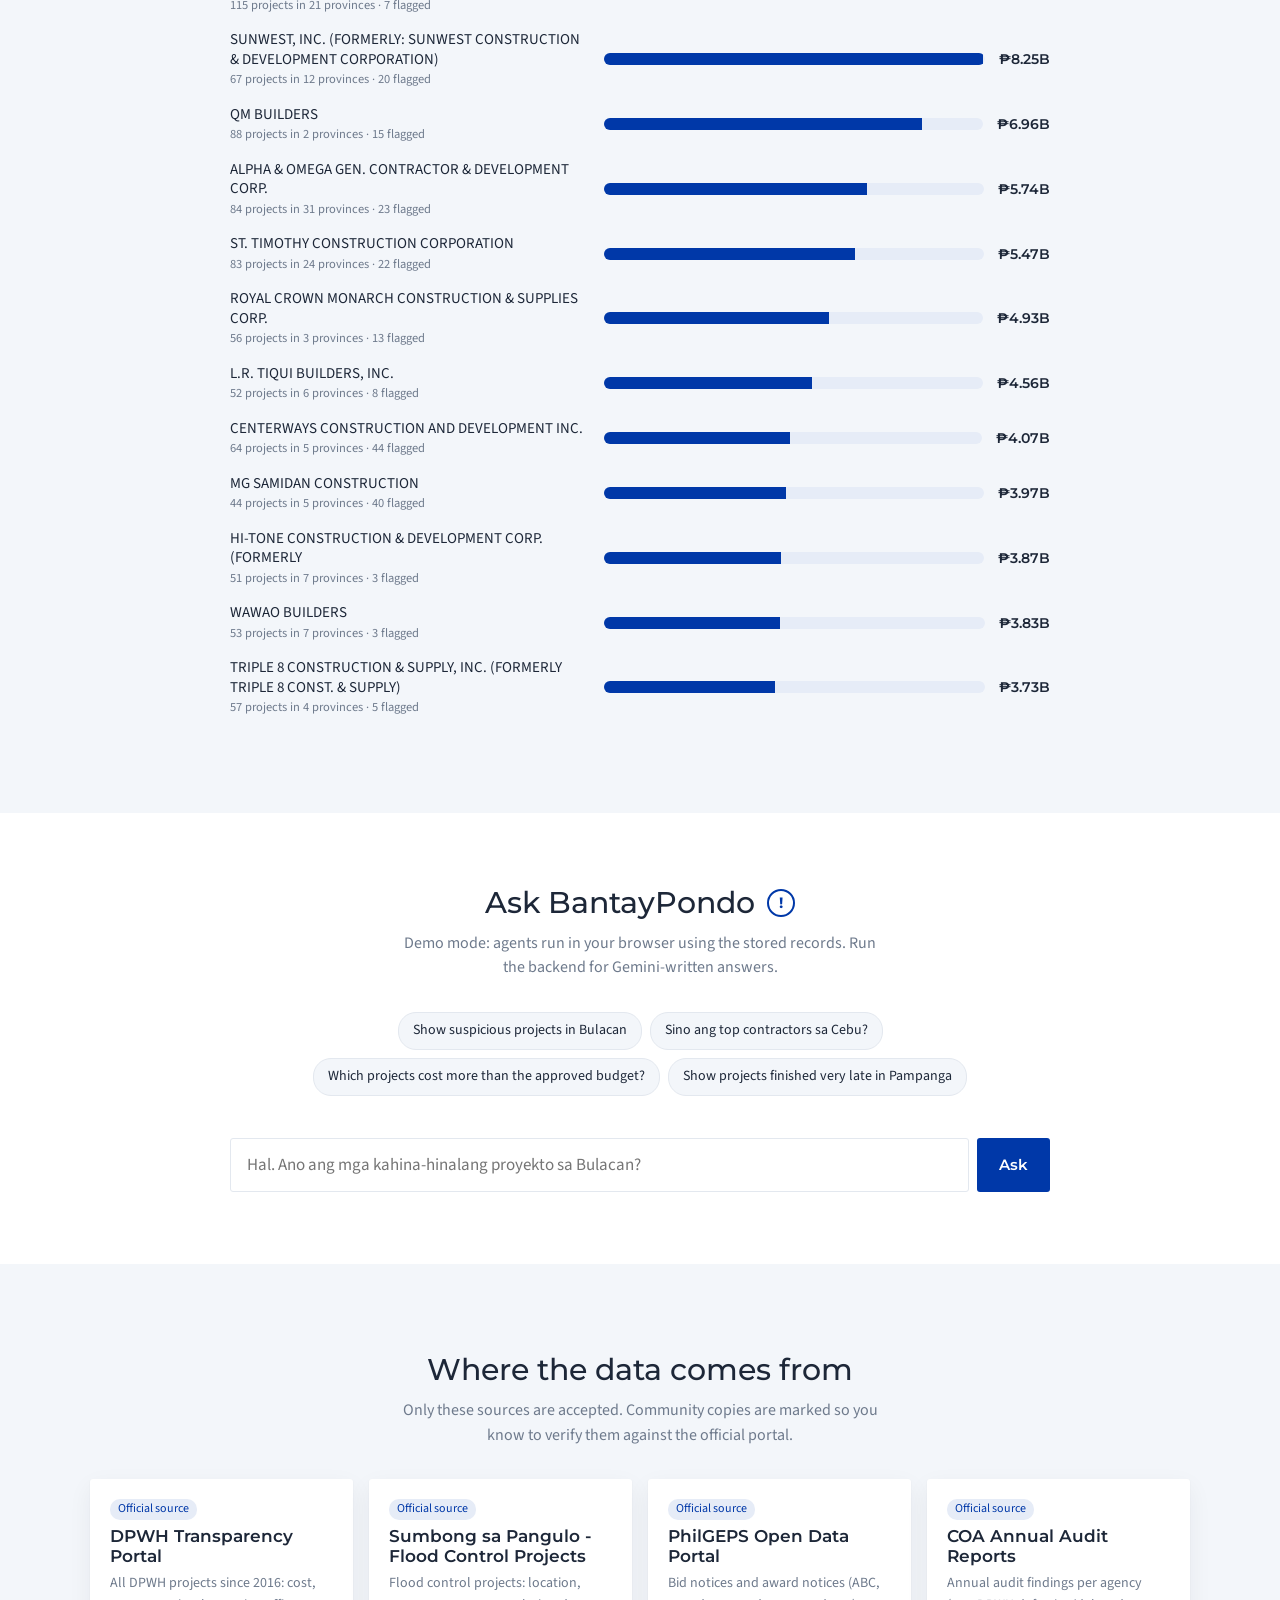
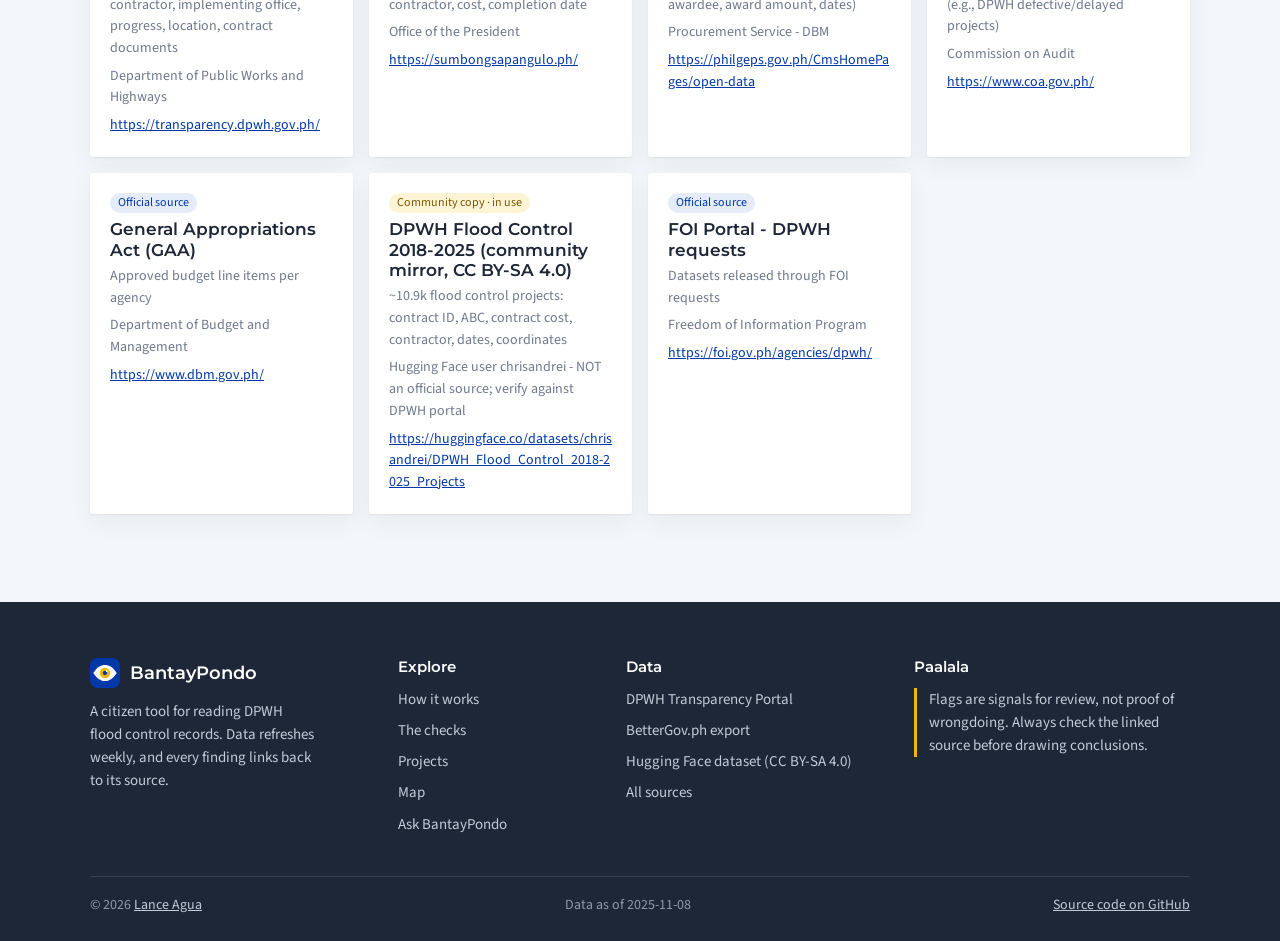
==== commit c312dd24: "BantayPondo: weekly data update workflow + data-as-of label Runs every Monday 02:17 PHT on free GitH" ====
--- a/bantaypondo/index.html
+++ b/bantaypondo/index.html
@@ -9,7 +9,7 @@
 <link rel="preconnect" href="https://fonts.gstatic.com" crossorigin>
 <link href="https://fonts.googleapis.com/css2?family=Montserrat:wght@400;500;600;700&family=Source+Sans+3:wght@400;600&display=swap" rel="stylesheet">
 <link rel="stylesheet" href="vendor/leaflet/leaflet.css">
-<link rel="stylesheet" href="styles.css?v=8">
+<link rel="stylesheet" href="styles.css?v=9">
 <link rel="icon" href="logo.svg" type="image/svg+xml">
 </head>
 <body>
@@ -174,7 +174,7 @@
         <img src="logo.svg" width="30" height="30" alt="">
         BantayPondo
       </a>
-      <p>A citizen tool for reading DPWH flood control records. Every finding links back to its source.</p>
+      <p>A citizen tool for reading DPWH flood control records. Data refreshes weekly, and every finding links back to its source.</p>
     </div>
     <nav class="foot-col" aria-label="Footer">
       <h3>Explore</h3>
@@ -209,6 +209,6 @@
 </dialog>
 
 <script src="vendor/leaflet/leaflet.js"></script>
-<script src="app.js?v=8"></script>
+<script src="app.js?v=9"></script>
 </body>
 </html>
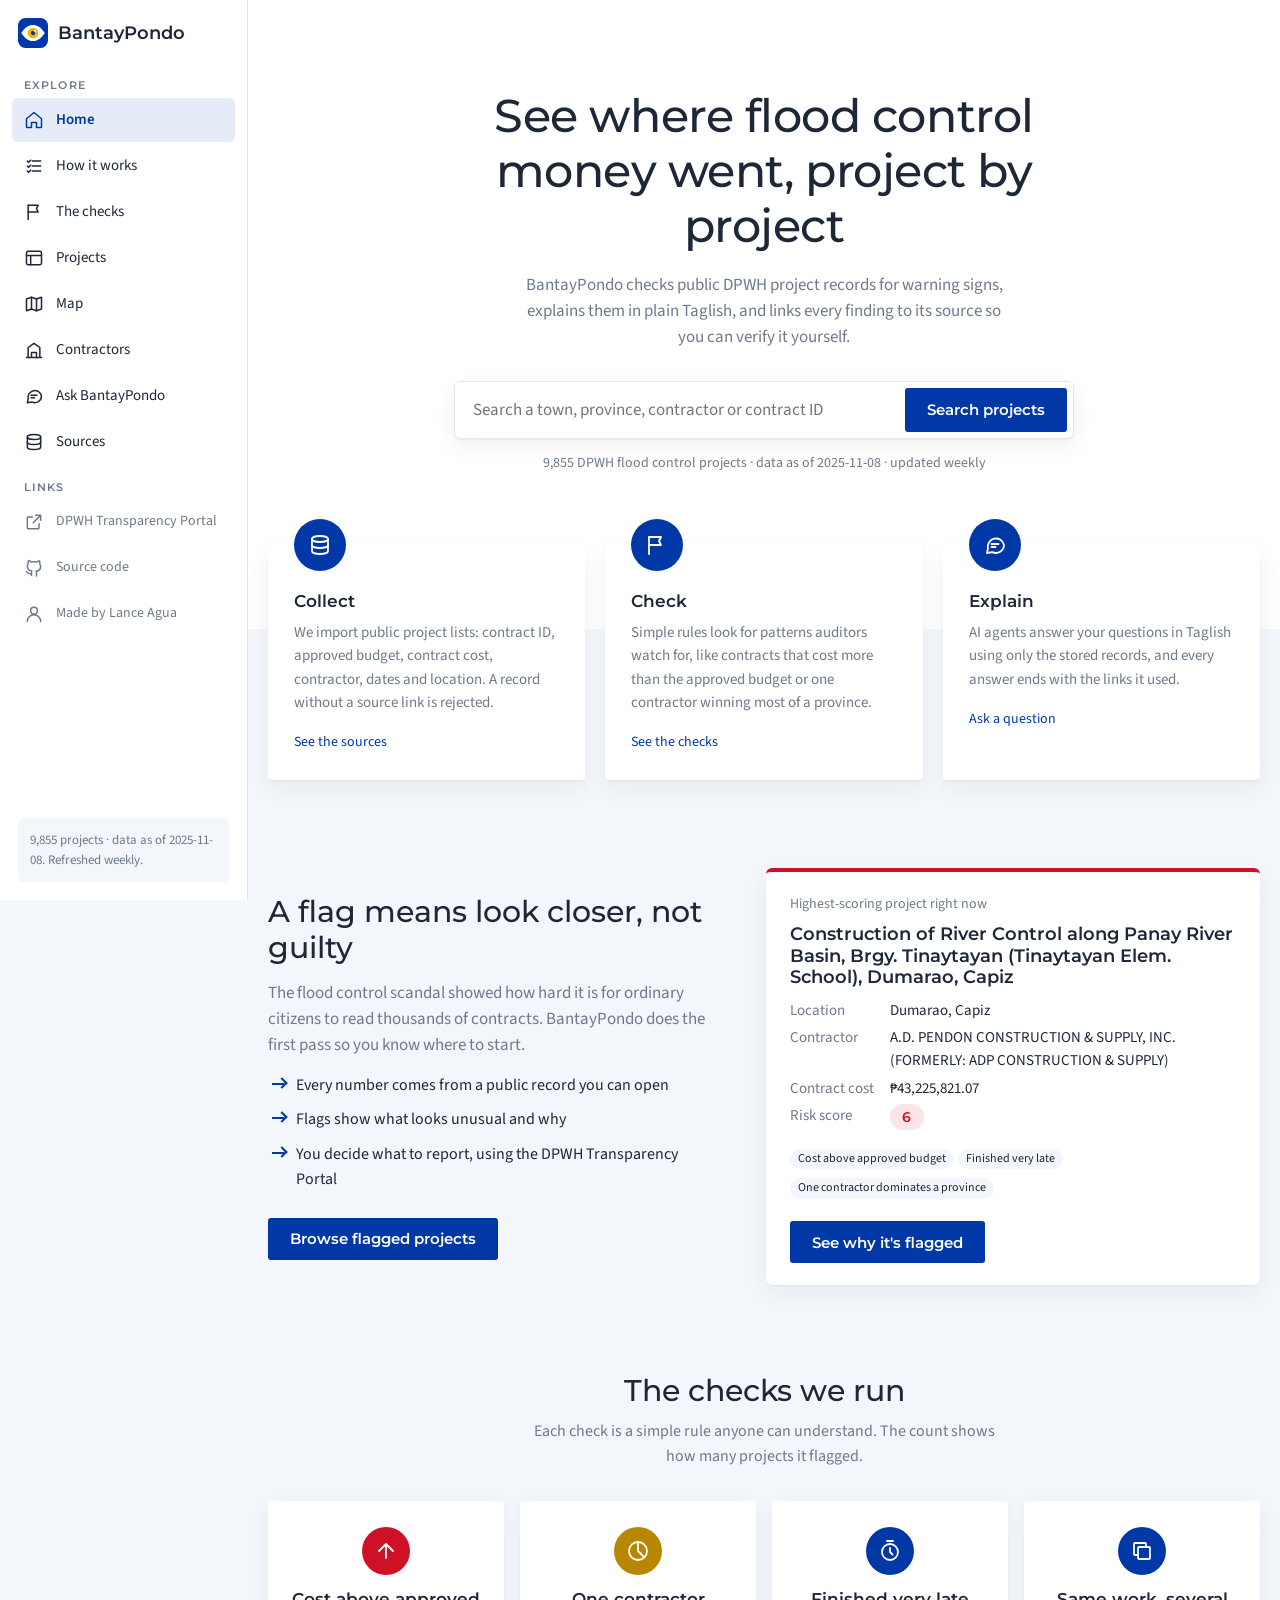
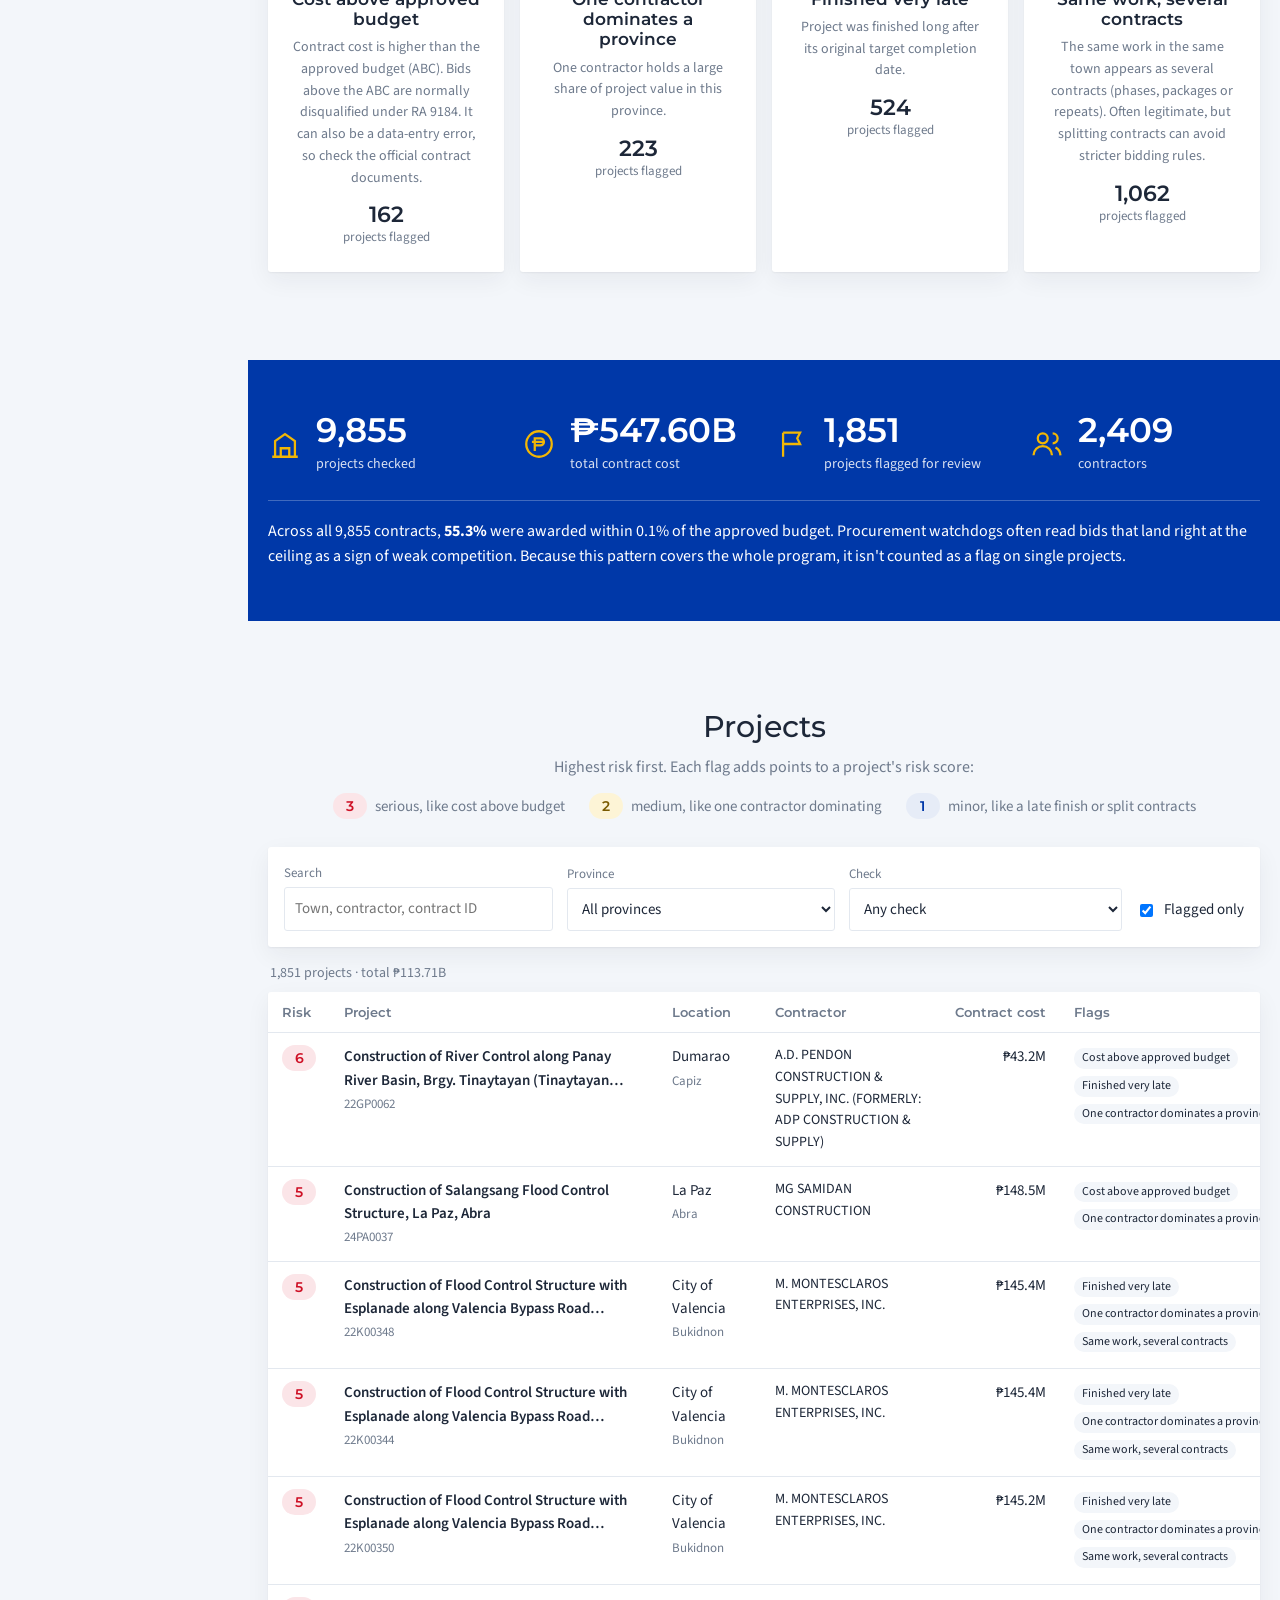
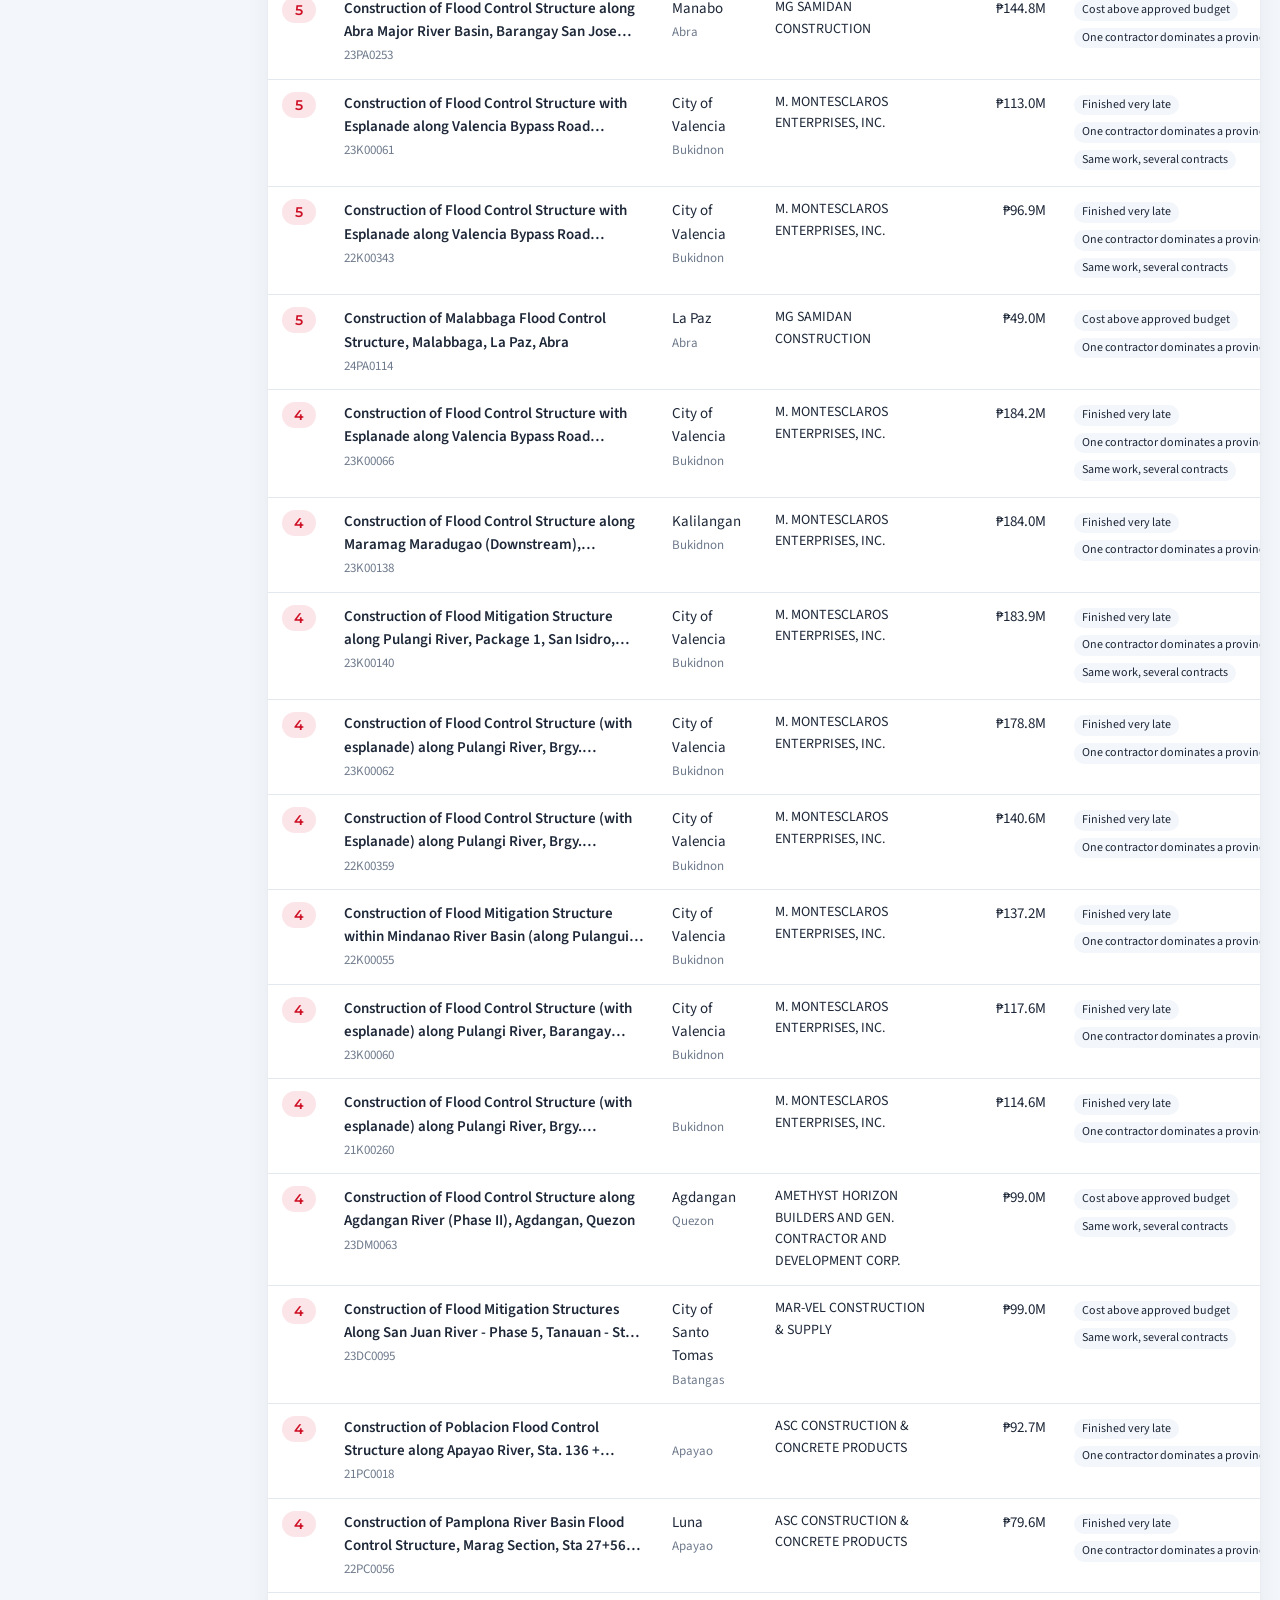
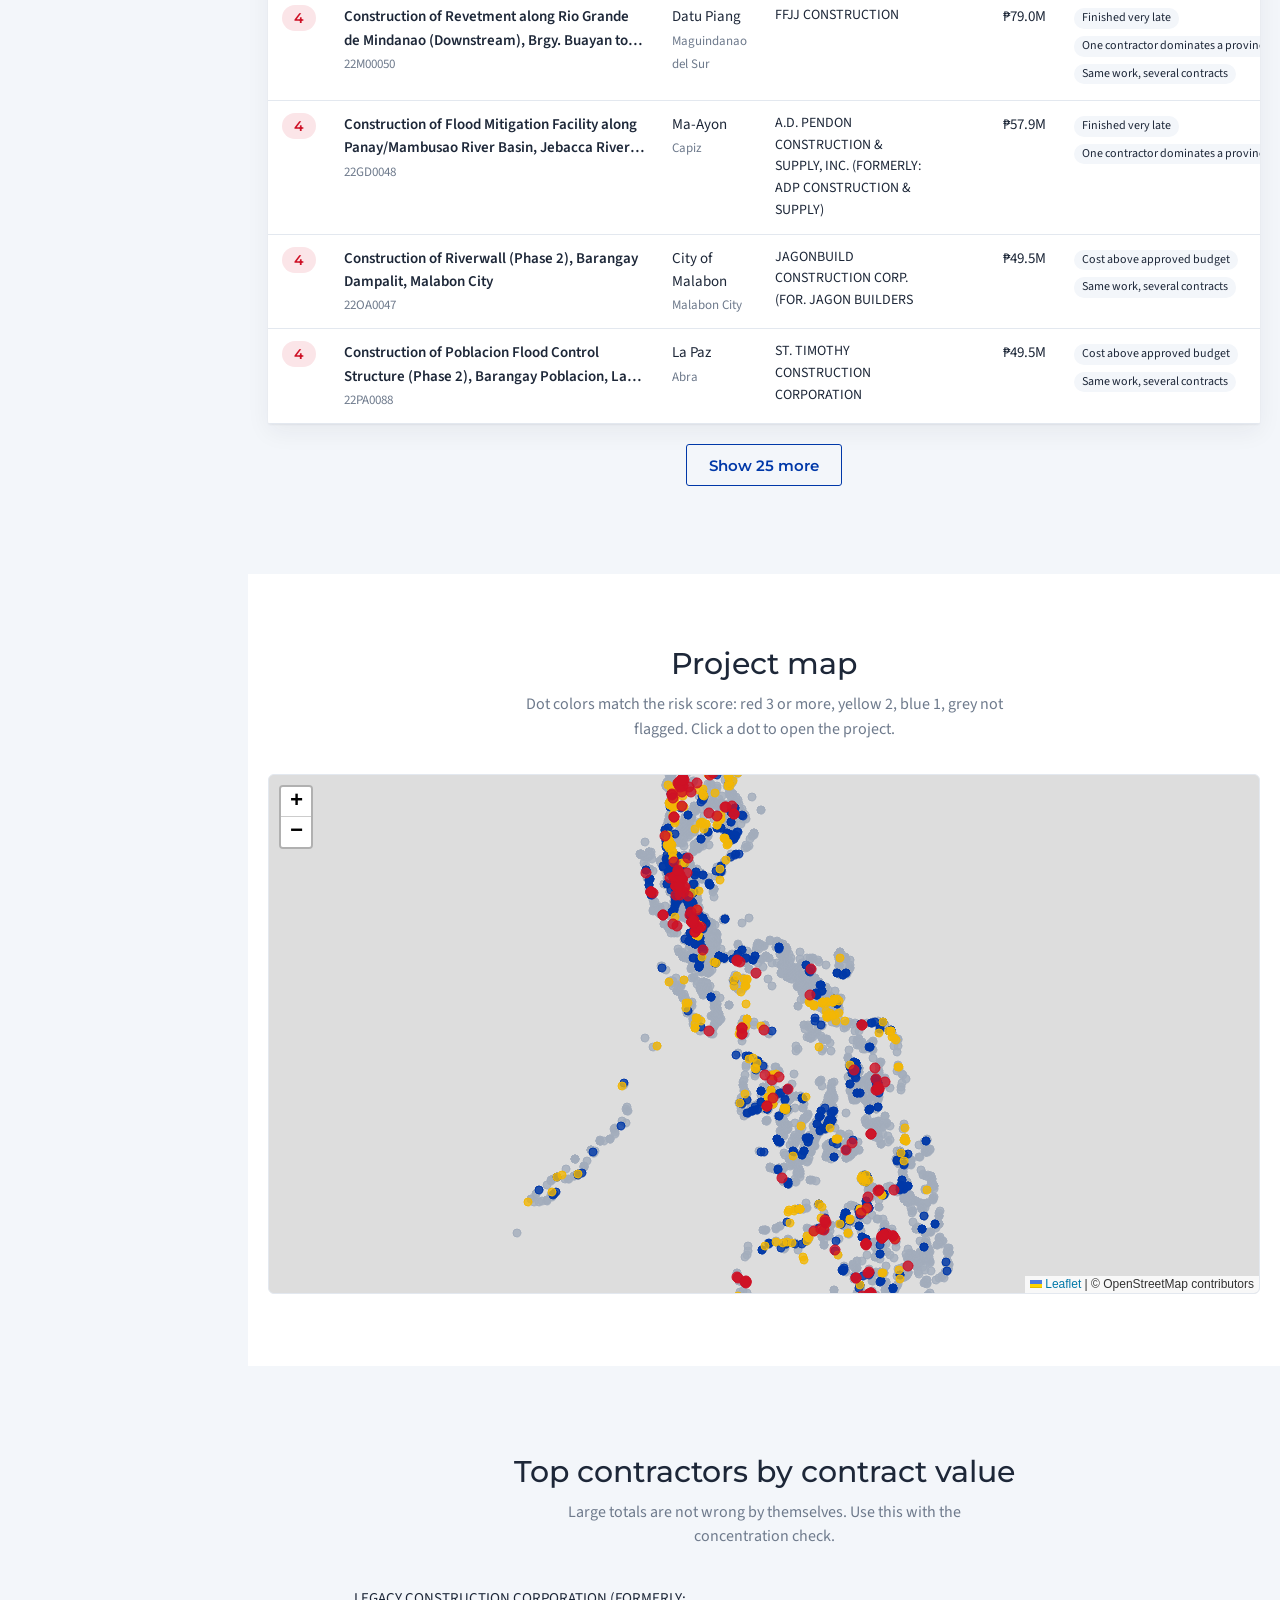
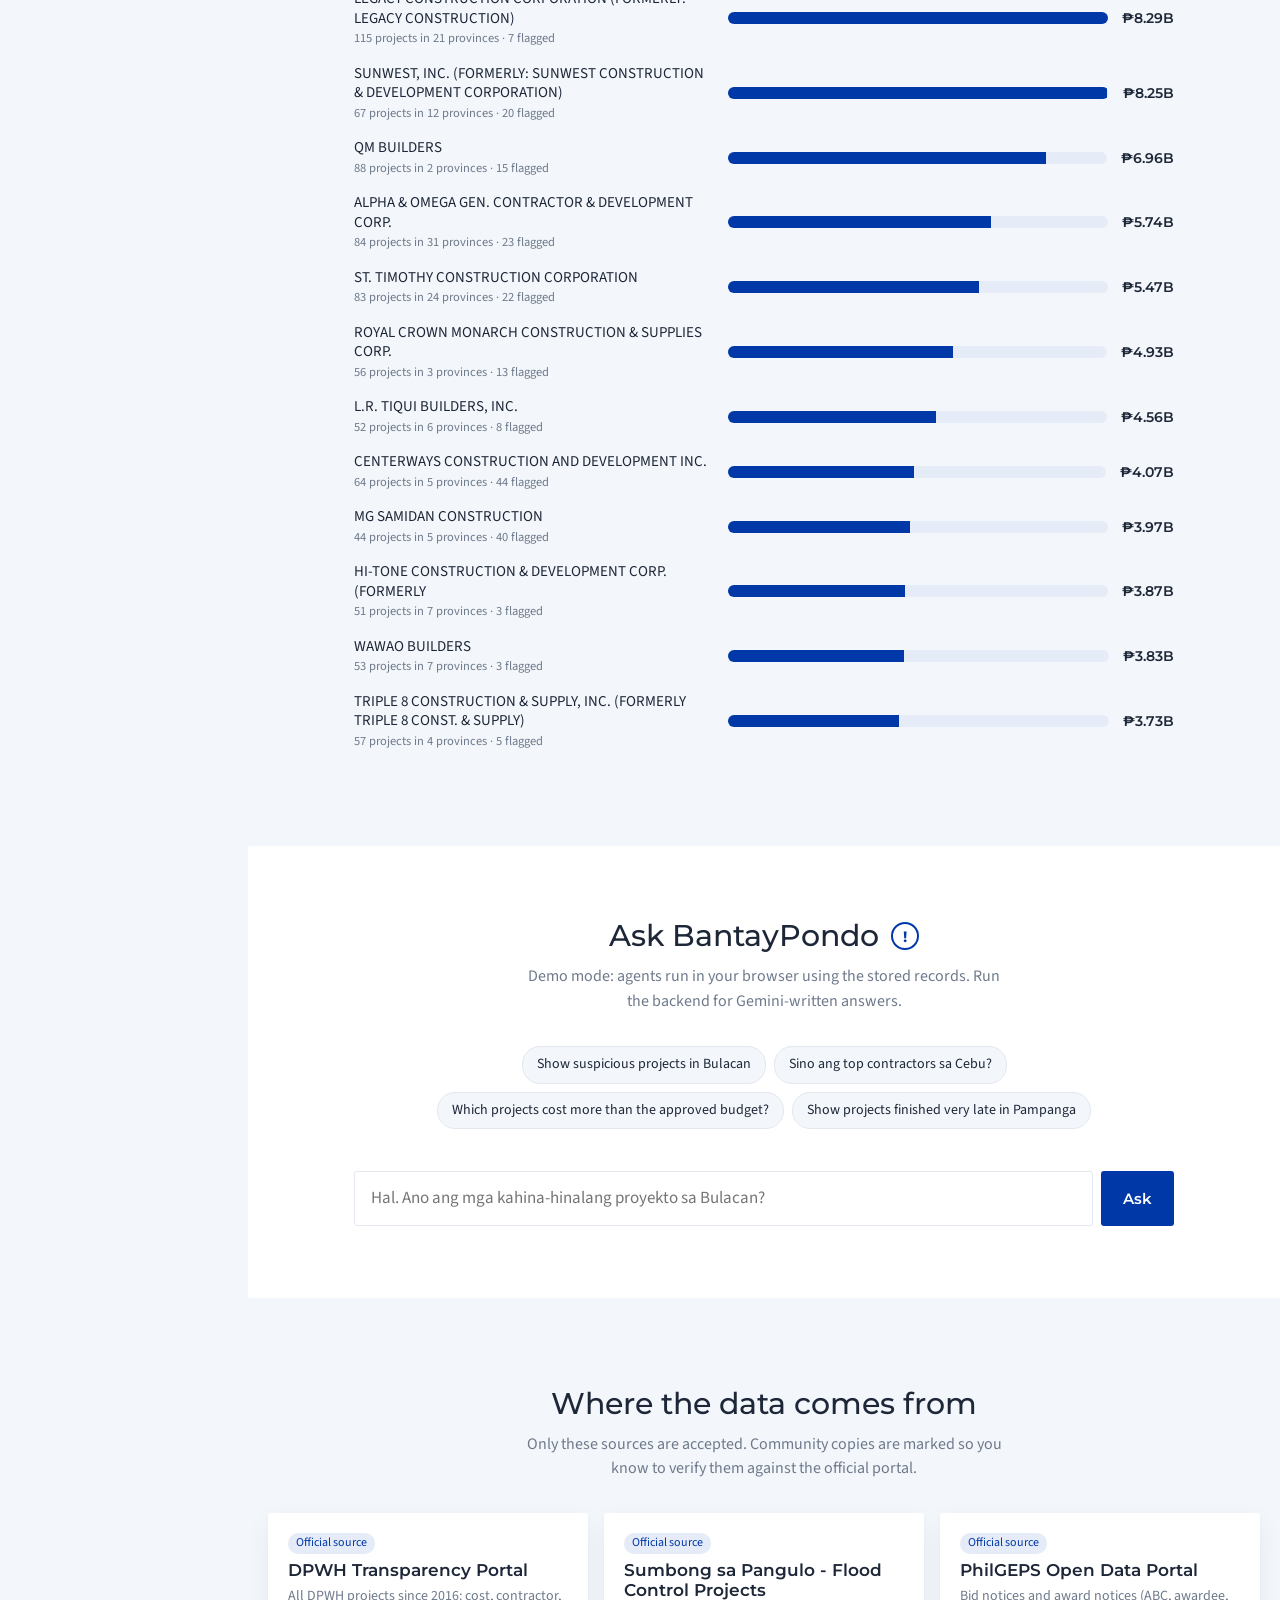
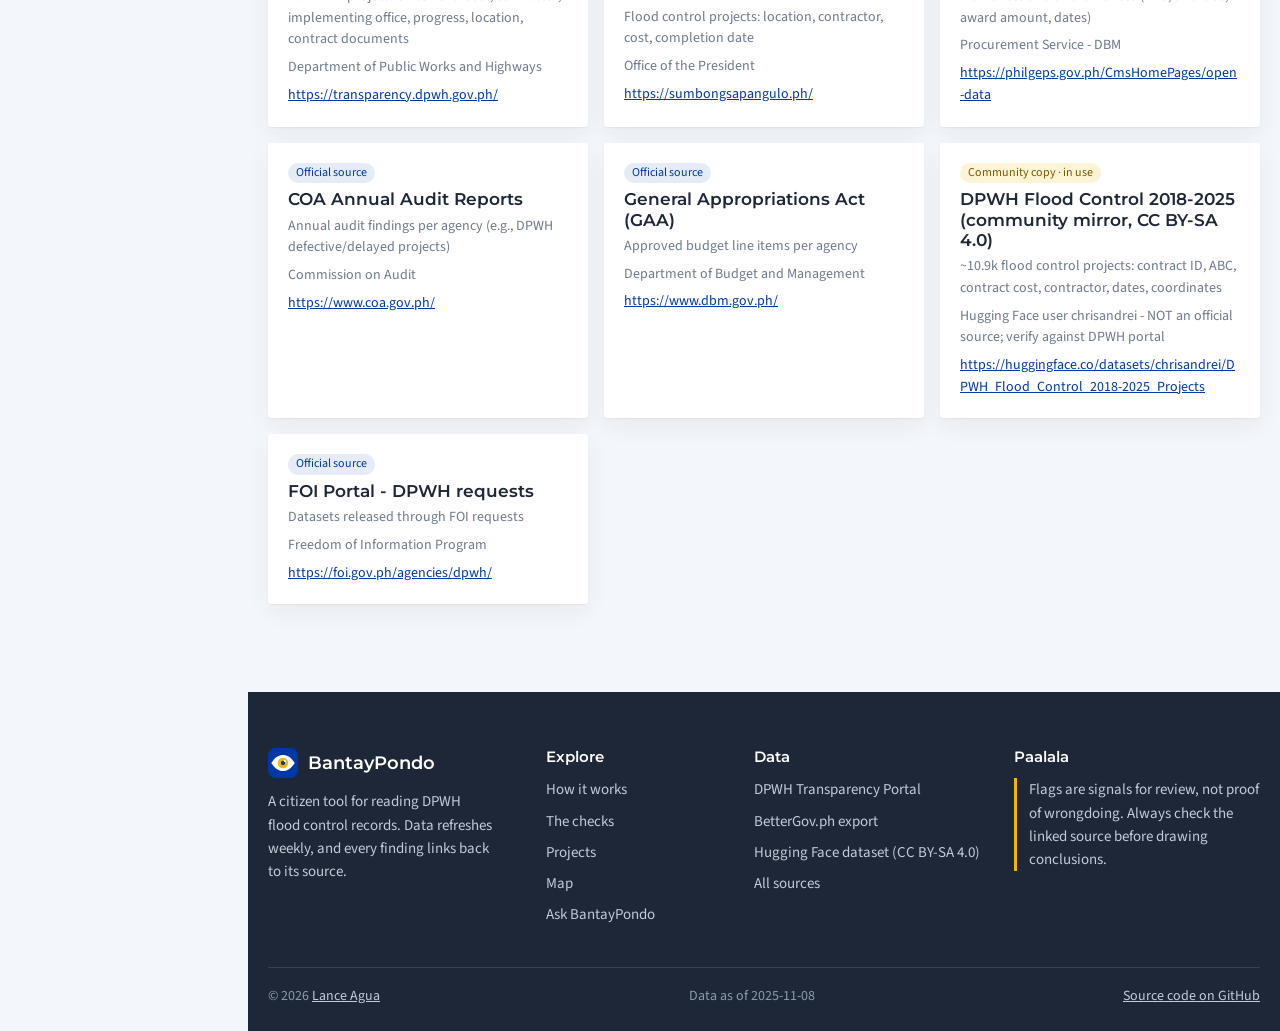
==== commit a6ef09cc: "BantayPondo: phone-first menu and project cards; live demo + github links on homepage; refresh proje" ====
--- a/bantaypondo/index.html
+++ b/bantaypondo/index.html
@@ -9,26 +9,42 @@
 <link rel="preconnect" href="https://fonts.gstatic.com" crossorigin>
 <link href="https://fonts.googleapis.com/css2?family=Montserrat:wght@400;500;600;700&family=Source+Sans+3:wght@400;600&display=swap" rel="stylesheet">
 <link rel="stylesheet" href="vendor/leaflet/leaflet.css">
-<link rel="stylesheet" href="styles.css?v=9">
+<link rel="stylesheet" href="styles.css?v=10">
 <link rel="icon" href="logo.svg" type="image/svg+xml">
 </head>
 <body>
 <a class="skip" href="#explore">Skip to projects</a>
 
-<header class="nav">
-  <div class="wrap nav-in">
-    <a class="brand" href="#top" aria-label="BantayPondo home">
-      <img src="logo.svg" width="30" height="30" alt="">
-      BantayPondo
-    </a>
-    <nav aria-label="Main">
-      <a href="#how">How it works</a>
-      <a href="#explore">Projects</a>
-      <a href="#map">Map</a>
-      <a href="#ask">Ask</a>
-      <a href="#sources">Sources</a>
-    </nav>
+<!-- Sidebar menu: always visible on computers, slides in on phones -->
+<aside class="sidebar" id="sidebar" aria-label="Main menu">
+  <div class="sb-head">
+    <a class="brand" href="#top" aria-label="BantayPondo home"><img src="logo.svg" width="30" height="30" alt="">BantayPondo</a>
+    <button class="icon-btn sb-close" id="menuClose" type="button" aria-label="Close menu"><svg class="ic" viewBox="0 0 24 24" aria-hidden="true"><path d="M6 6l12 12M18 6 6 18"/></svg></button>
   </div>
+  <p class="sb-label">Explore</p>
+  <nav class="snav" aria-label="Main">
+    <a href="#top"><svg class="ic" viewBox="0 0 24 24" aria-hidden="true"><path d="M3 10.5 12 3l9 7.5V20a1 1 0 0 1-1 1h-5v-6H9v6H4a1 1 0 0 1-1-1z"/></svg>Home</a>
+    <a href="#how"><svg class="ic" viewBox="0 0 24 24" aria-hidden="true"><path d="M10 6h10M10 12h10M10 18h10M4 6l1.5 1.5L8 5M4 12l1.5 1.5L8 11M4 18l1.5 1.5L8 17"/></svg>How it works</a>
+    <a href="#checks"><svg class="ic" viewBox="0 0 24 24" aria-hidden="true"><path d="M5 21V4"/><path d="M5 4h12l-2 4 2 4H5"/></svg>The checks</a>
+    <a href="#explore"><svg class="ic" viewBox="0 0 24 24" aria-hidden="true"><rect x="3" y="4" width="18" height="16" rx="2"/><path d="M3 9h18M8 9v11"/></svg>Projects</a>
+    <a href="#map"><svg class="ic" viewBox="0 0 24 24" aria-hidden="true"><path d="M9 4 3 6v14l6-2 6 2 6-2V4l-6 2z"/><path d="M9 4v14M15 6v14"/></svg>Map</a>
+    <a href="#contractors"><svg class="ic" viewBox="0 0 24 24" aria-hidden="true"><path d="M3 21h18M5 21V9l7-5 7 5v12M9 21v-6h6v6"/></svg>Contractors</a>
+    <a href="#ask"><svg class="ic" viewBox="0 0 24 24" aria-hidden="true"><path d="M21 12a8 8 0 0 1-11.6 7.1L4 20l1-4.6A8 8 0 1 1 21 12z"/><path d="M8.5 11h7M8.5 14h4"/></svg>Ask BantayPondo</a>
+    <a href="#sources"><svg class="ic" viewBox="0 0 24 24" aria-hidden="true"><path d="M4 6c0-1.7 3.6-3 8-3s8 1.3 8 3-3.6 3-8 3-8-1.3-8-3z"/><path d="M4 6v6c0 1.7 3.6 3 8 3s8-1.3 8-3V6"/><path d="M4 12v6c0 1.7 3.6 3 8 3s8-1.3 8-3v-6"/></svg>Sources</a>
+  </nav>
+  <p class="sb-label">Links</p>
+  <a class="sb-link" href="https://transparency.dpwh.gov.ph/" target="_blank" rel="noopener"><svg class="ic" viewBox="0 0 24 24" aria-hidden="true"><path d="M14 4h6v6M20 4l-9 9M18 14v5a1 1 0 0 1-1 1H5a1 1 0 0 1-1-1V7a1 1 0 0 1 1-1h5"/></svg>DPWH Transparency Portal</a>
+  <a class="sb-link" href="https://github.com/ashweak/bantaypondo" target="_blank" rel="noopener"><svg class="ic" viewBox="0 0 24 24" aria-hidden="true"><path d="M9 19c-4 1.3-4-2-6-2.5m12 5v-3.5c0-1 .1-1.4-.5-2 2.8-.3 5.5-1.4 5.5-6a4.6 4.6 0 0 0-1.3-3.2 4.2 4.2 0 0 0-.1-3.2s-1.1-.3-3.5 1.3a12 12 0 0 0-6.2 0C6.5 2.8 5.4 3.1 5.4 3.1a4.2 4.2 0 0 0-.1 3.2A4.6 4.6 0 0 0 4 9.5c0 4.6 2.7 5.7 5.5 6-.6.6-.6 1.2-.5 2V21"/></svg>Source code</a>
+  <a class="sb-link" href="https://ashweak.github.io" rel="noopener"><svg class="ic" viewBox="0 0 24 24" aria-hidden="true"><circle cx="12" cy="8" r="4"/><path d="M4 21a8 8 0 0 1 16 0"/></svg>Made by Lance Agua</a>
+  <p class="sb-note" id="sbData">Loading data…</p>
+</aside>
+<div class="scrim" id="scrim"></div>
+
+<!-- Phone top bar -->
+<header class="topbar" id="topbar">
+  <button class="icon-btn" id="menuOpen" type="button" aria-label="Open menu" aria-controls="sidebar" aria-expanded="false"><svg class="ic" viewBox="0 0 24 24" aria-hidden="true"><path d="M4 7h16M4 12h16M4 17h16"/></svg></button>
+  <a class="brand" href="#top" aria-label="BantayPondo home"><img src="logo.svg" width="28" height="28" alt="">BantayPondo</a>
+  <a class="icon-btn" href="#explore" aria-label="Search projects"><svg class="ic" viewBox="0 0 24 24" aria-hidden="true"><circle cx="11" cy="11" r="7"/><path d="m20 20-4-4"/></svg></a>
 </header>
 
 <main id="top">
@@ -125,7 +141,7 @@
     </div>
   </section>
 
-  <section class="contractors wrap">
+  <section class="contractors wrap" id="contractors">
     <h2 class="center">Top contractors by contract value</h2>
     <p class="center muted sub">Large totals are not wrong by themselves. Use this with the concentration check.</p>
     <ol class="bars" id="bars"></ol>
@@ -209,6 +225,6 @@
 </dialog>
 
 <script src="vendor/leaflet/leaflet.js"></script>
-<script src="app.js?v=9"></script>
+<script src="app.js?v=10"></script>
 </body>
 </html>
--- a/bantaypondo/styles.css
+++ b/bantaypondo/styles.css
@@ -35,14 +35,40 @@
 .skip:focus { left: 12px; top: 12px; z-index: 99; background: #fff; padding: 8px 12px; }
 section { margin-block: 88px; }
 
-/* Nav */
-.nav { position: sticky; top: 0; z-index: 1000; background: rgba(255,255,255,.94); backdrop-filter: blur(6px); border-bottom: 1px solid var(--line); }
-.nav-in { display: flex; align-items: center; justify-content: space-between; height: 60px; gap: 16px; }
+/* Menu: sidebar on computers, top bar + slide-in drawer on phones */
+:root { --sb: 248px; }
 .brand { display: flex; align-items: center; gap: 10px; font: 600 18px var(--display); color: var(--ink); text-decoration: none; }
-.nav nav { display: flex; gap: 22px; }
-.nav nav a { color: var(--ink); text-decoration: none; font-size: 15px; }
-.nav nav a:hover { color: var(--blue); }
-@media (max-width: 720px) { .nav nav { display: none; } }
+.ic { width: 20px; height: 20px; flex: none; fill: none; stroke: currentColor; stroke-width: 1.8; stroke-linecap: round; stroke-linejoin: round; }
+.sidebar { position: fixed; inset: 0 auto 0 0; z-index: 1100; width: var(--sb); background: var(--surface); border-right: 1px solid var(--line);
+           display: flex; flex-direction: column; gap: 2px; padding: 18px 12px; overflow-y: auto; transition: transform .25s ease; }
+.sb-head { display: flex; align-items: center; justify-content: space-between; padding: 0 6px 14px; }
+.sb-label { margin: 14px 12px 4px; font: 600 11px var(--display); letter-spacing: .1em; text-transform: uppercase; color: var(--muted); }
+.snav { display: grid; gap: 2px; }
+.snav a, .sb-link { display: flex; align-items: center; gap: 12px; min-height: 44px; padding: 0 12px; border-radius: var(--radius-lg);
+                    color: var(--ink); text-decoration: none; font-size: 15px; }
+.snav a:hover, .sb-link:hover { background: var(--bg); }
+.snav a.active { background: var(--blue-soft); color: var(--blue); font-weight: 600; }
+.sb-link { color: var(--muted); font-size: 14px; }
+.sb-note { margin: auto 6px 0; padding: 12px; border-radius: var(--radius-lg); background: var(--bg); font-size: 13px; color: var(--muted); }
+.icon-btn { width: 44px; height: 44px; display: grid; place-items: center; flex: none; border: 1px solid var(--line); border-radius: 10px;
+            background: var(--surface); color: var(--ink); cursor: pointer; padding: 0; }
+.sb-close, .topbar { display: none; }
+.scrim { position: fixed; inset: 0; z-index: 1090; background: rgba(29, 39, 56, .45); opacity: 0; pointer-events: none; transition: opacity .25s; }
+main, .foot { margin-left: var(--sb); }
+html { scroll-padding-top: calc(var(--nav-h, 0px) + 12px); }
+
+@media (max-width: 1023px) {
+  .sidebar { transform: translateX(-102%); width: min(300px, 86vw); box-shadow: 0 20px 60px -10px rgba(29, 39, 56, .35); }
+  body.menu-open .sidebar { transform: none; }
+  body.menu-open .scrim { opacity: 1; pointer-events: auto; }
+  body.menu-open { overflow: hidden; }
+  .sb-close { display: grid; }
+  main, .foot { margin-left: 0; }
+  .topbar { position: sticky; top: 0; z-index: 1050; display: flex; align-items: center; gap: 12px; height: 62px; padding: 0 14px;
+            background: rgba(255, 255, 255, .95); backdrop-filter: blur(6px); border-bottom: 1px solid var(--line); }
+  .topbar .brand { flex: 1; font-size: 17px; }
+}
+@media (prefers-reduced-motion: reduce) { .sidebar, .scrim { transition: none; } }
 
 /* Hero (template: centered title over a light band, cards overlap the band edge) */
 .hero { margin: 0; padding: 88px 0 140px; background: var(--surface); }
@@ -247,3 +273,30 @@
 .info-pop .team p { font-size: 14px; }
 @media (max-width: 640px) { .info-pop { position: fixed; top: 80px; left: 4vw; transform: none; } .info-pop .team { grid-template-columns: 1fr; } }
 @media (prefers-reduced-motion: reduce) { .info-pop { transition: none; } }
+
+
+/* ---------- Phones ---------- */
+@media (max-width: 700px) {
+  .wrap { width: calc(100% - 32px); }
+  /* inputs at 16px stop iPhones from zooming in */
+  input, select, textarea, .filters input[type=search], .filters select { font-size: 16px; }
+  .filters { flex-direction: column; align-items: stretch; }
+  .filters label { flex: 1 1 auto; }
+  .filters .chk { padding: 4px 0 0; min-height: 40px; }
+  /* Project table becomes a list of cards */
+  .table-wrap { background: none; box-shadow: none; overflow: visible; }
+  table, tbody, tr, td { display: block; width: 100%; }
+  thead { display: none; }
+  tbody tr { display: grid; grid-template-columns: auto 1fr; gap: 4px 12px; background: var(--surface); border-radius: var(--radius-lg);
+             box-shadow: var(--lift); padding: 14px; margin-bottom: 12px; }
+  tbody tr:hover { background: var(--surface); }
+  td { border: 0; padding: 0; min-width: 0 !important; }
+  td:first-child { grid-row: span 2; }
+  td.num { text-align: left; }
+  td[data-label]:not(:first-child):not(:nth-child(2))::before { content: attr(data-label); display: block; font: 600 11px var(--display);
+       letter-spacing: .06em; text-transform: uppercase; color: var(--muted); margin-top: 6px; }
+  td:nth-child(n+3) { grid-column: 2; font-size: 15px; }
+  .pname { min-width: 0; }
+  td.empty { grid-column: 1 / -1; }
+  .btn, .ask-form button, .hero-search button { min-height: 44px; }
+}
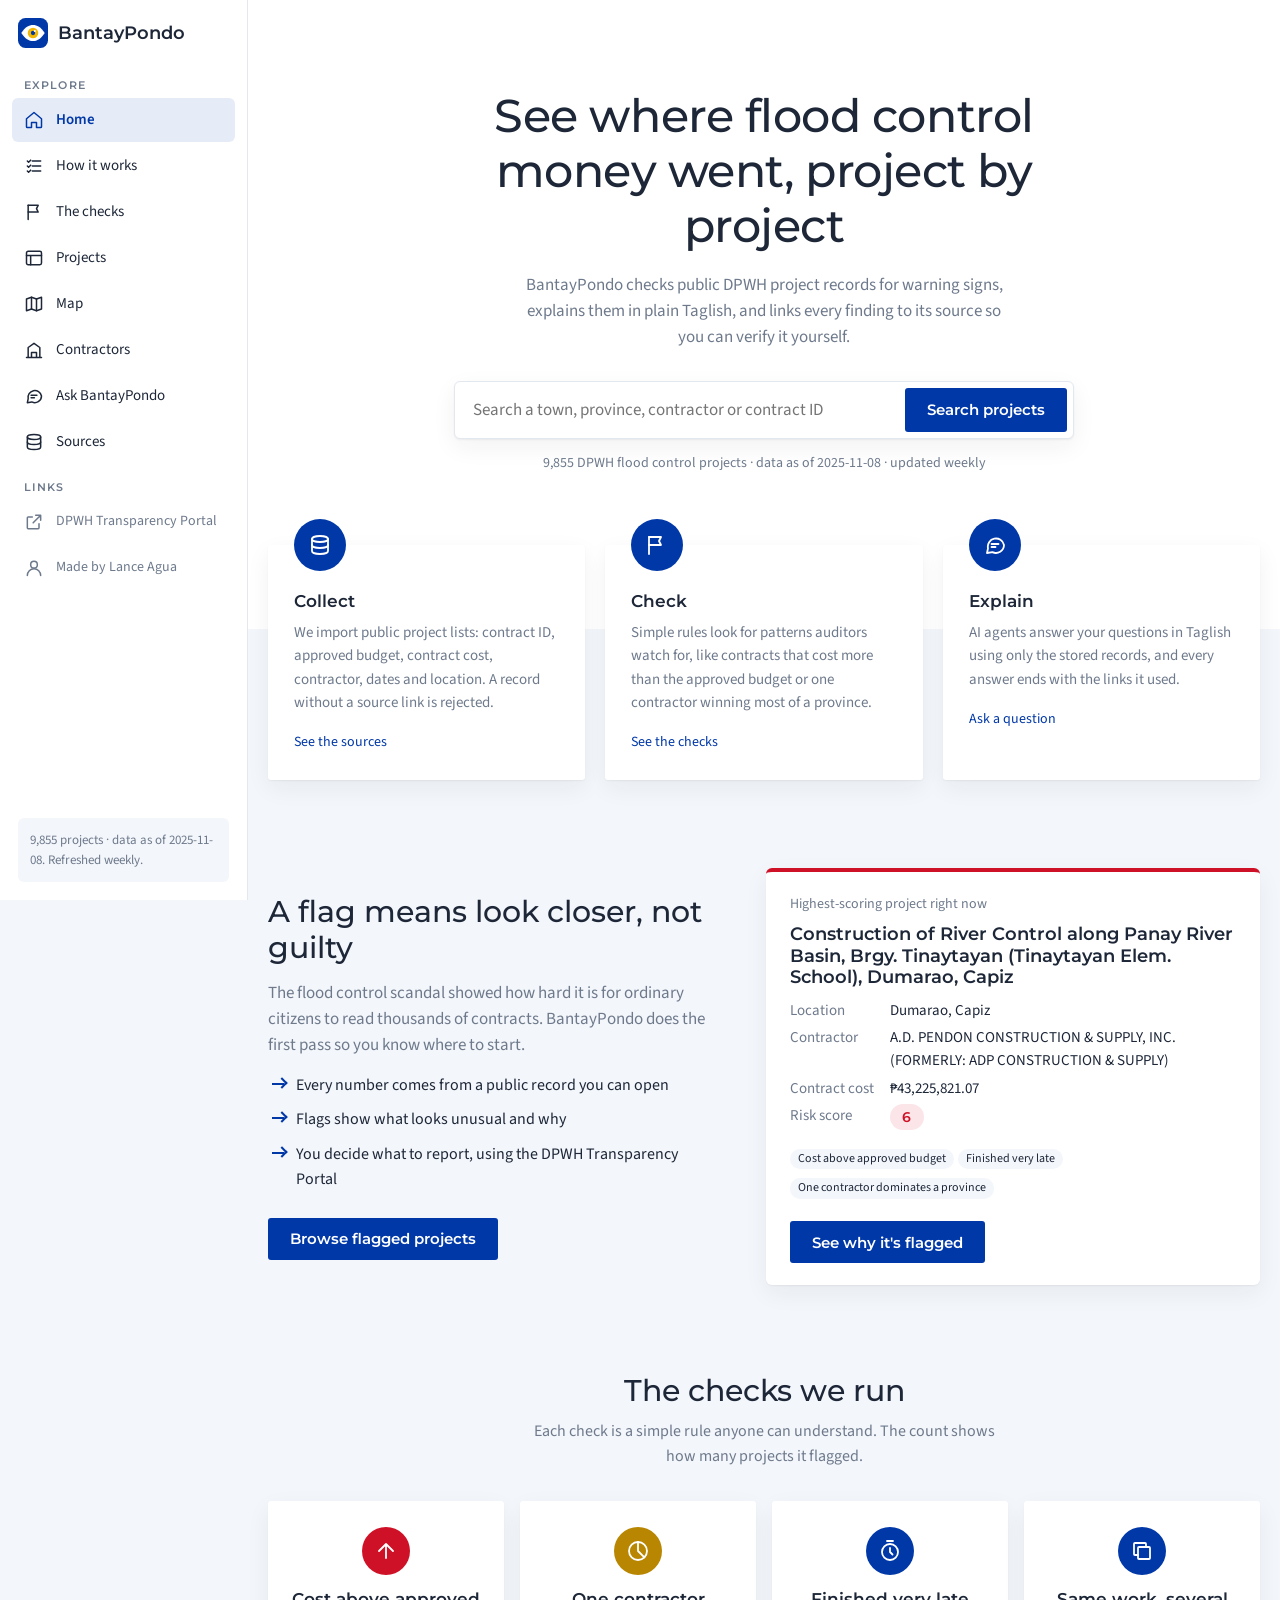
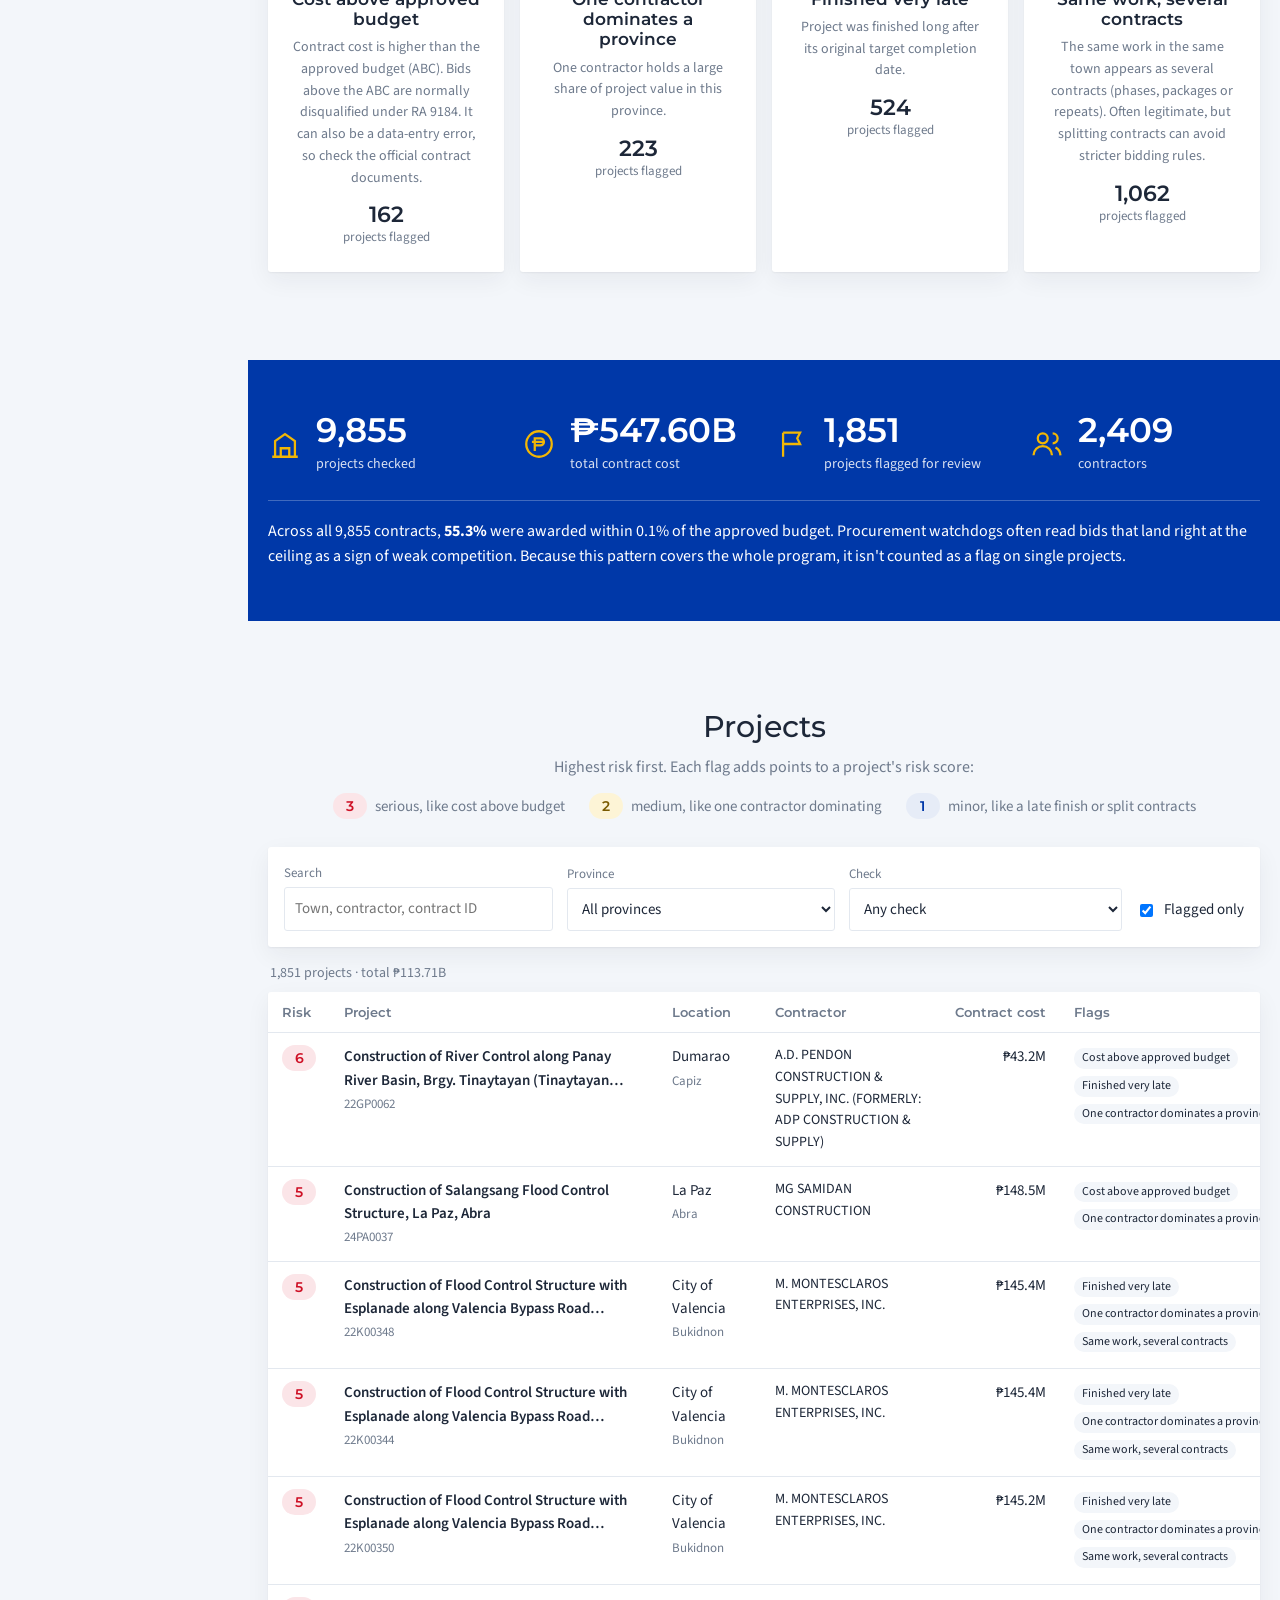
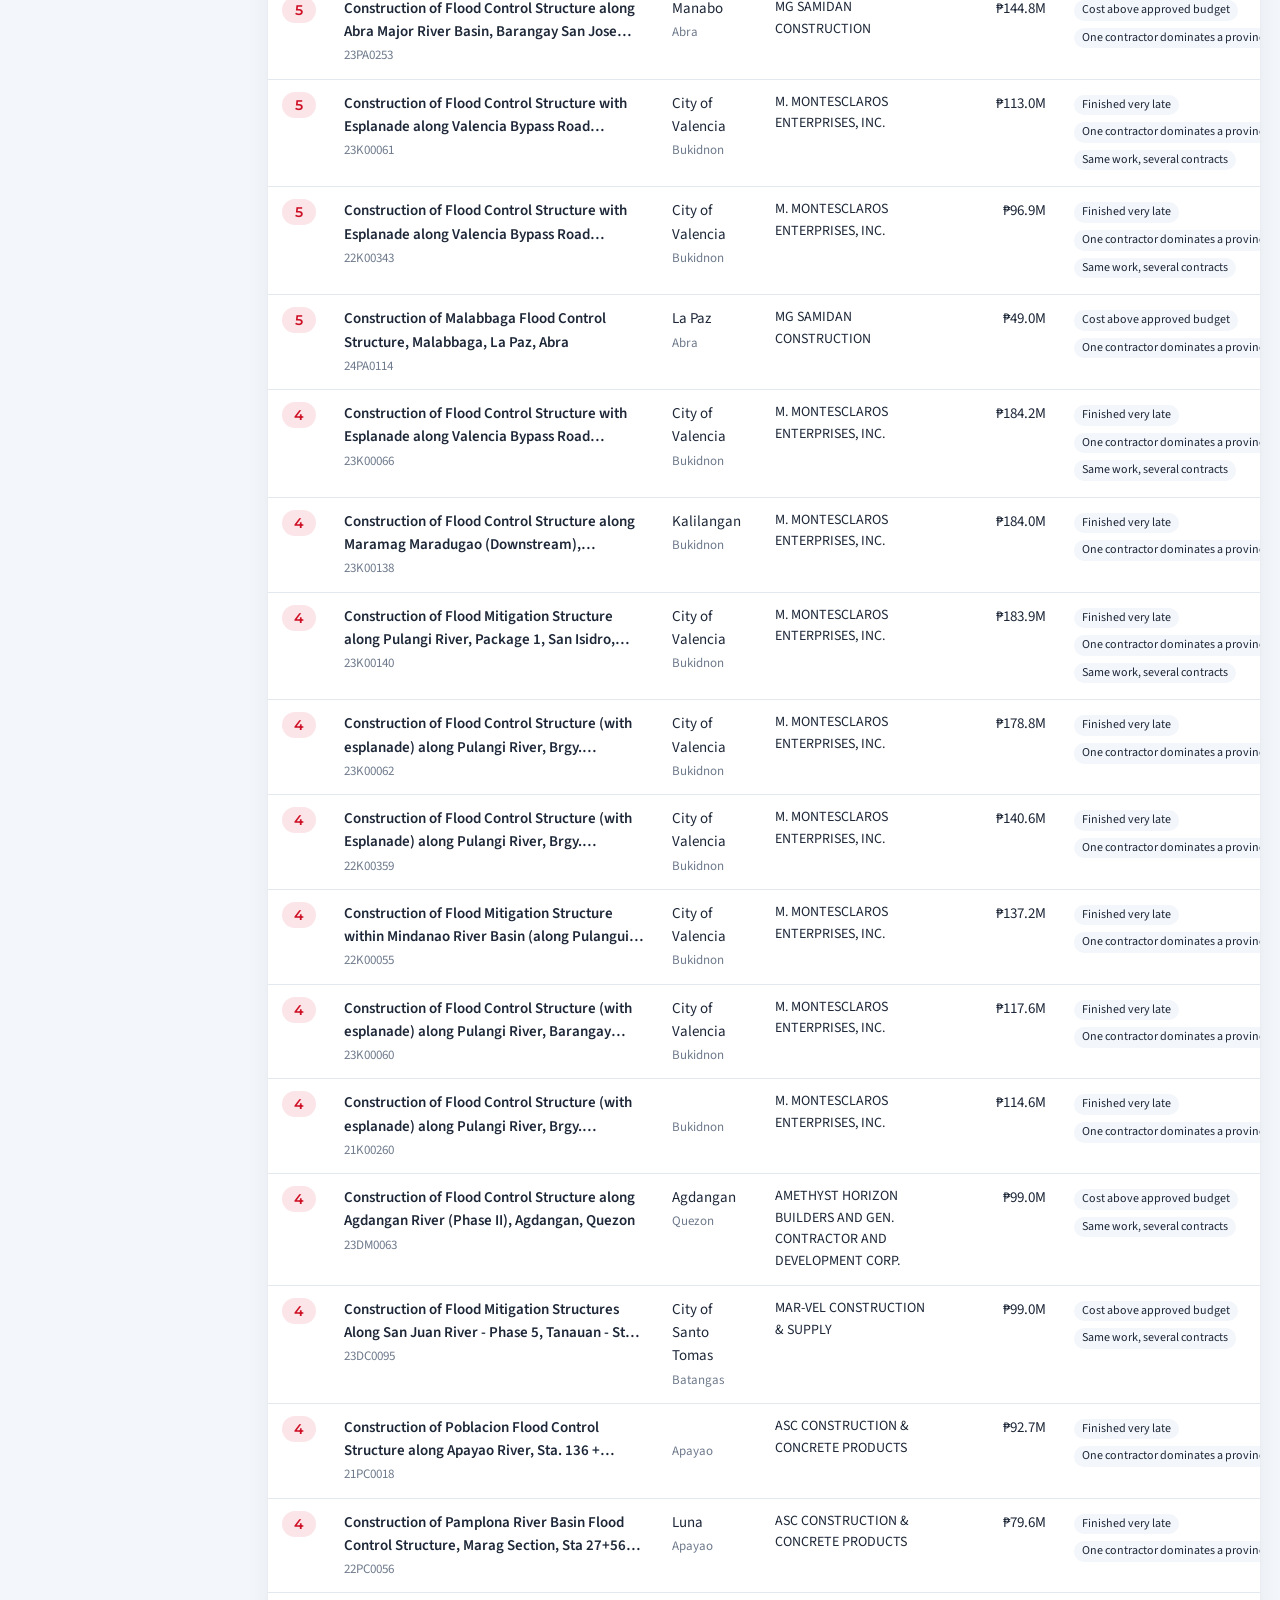
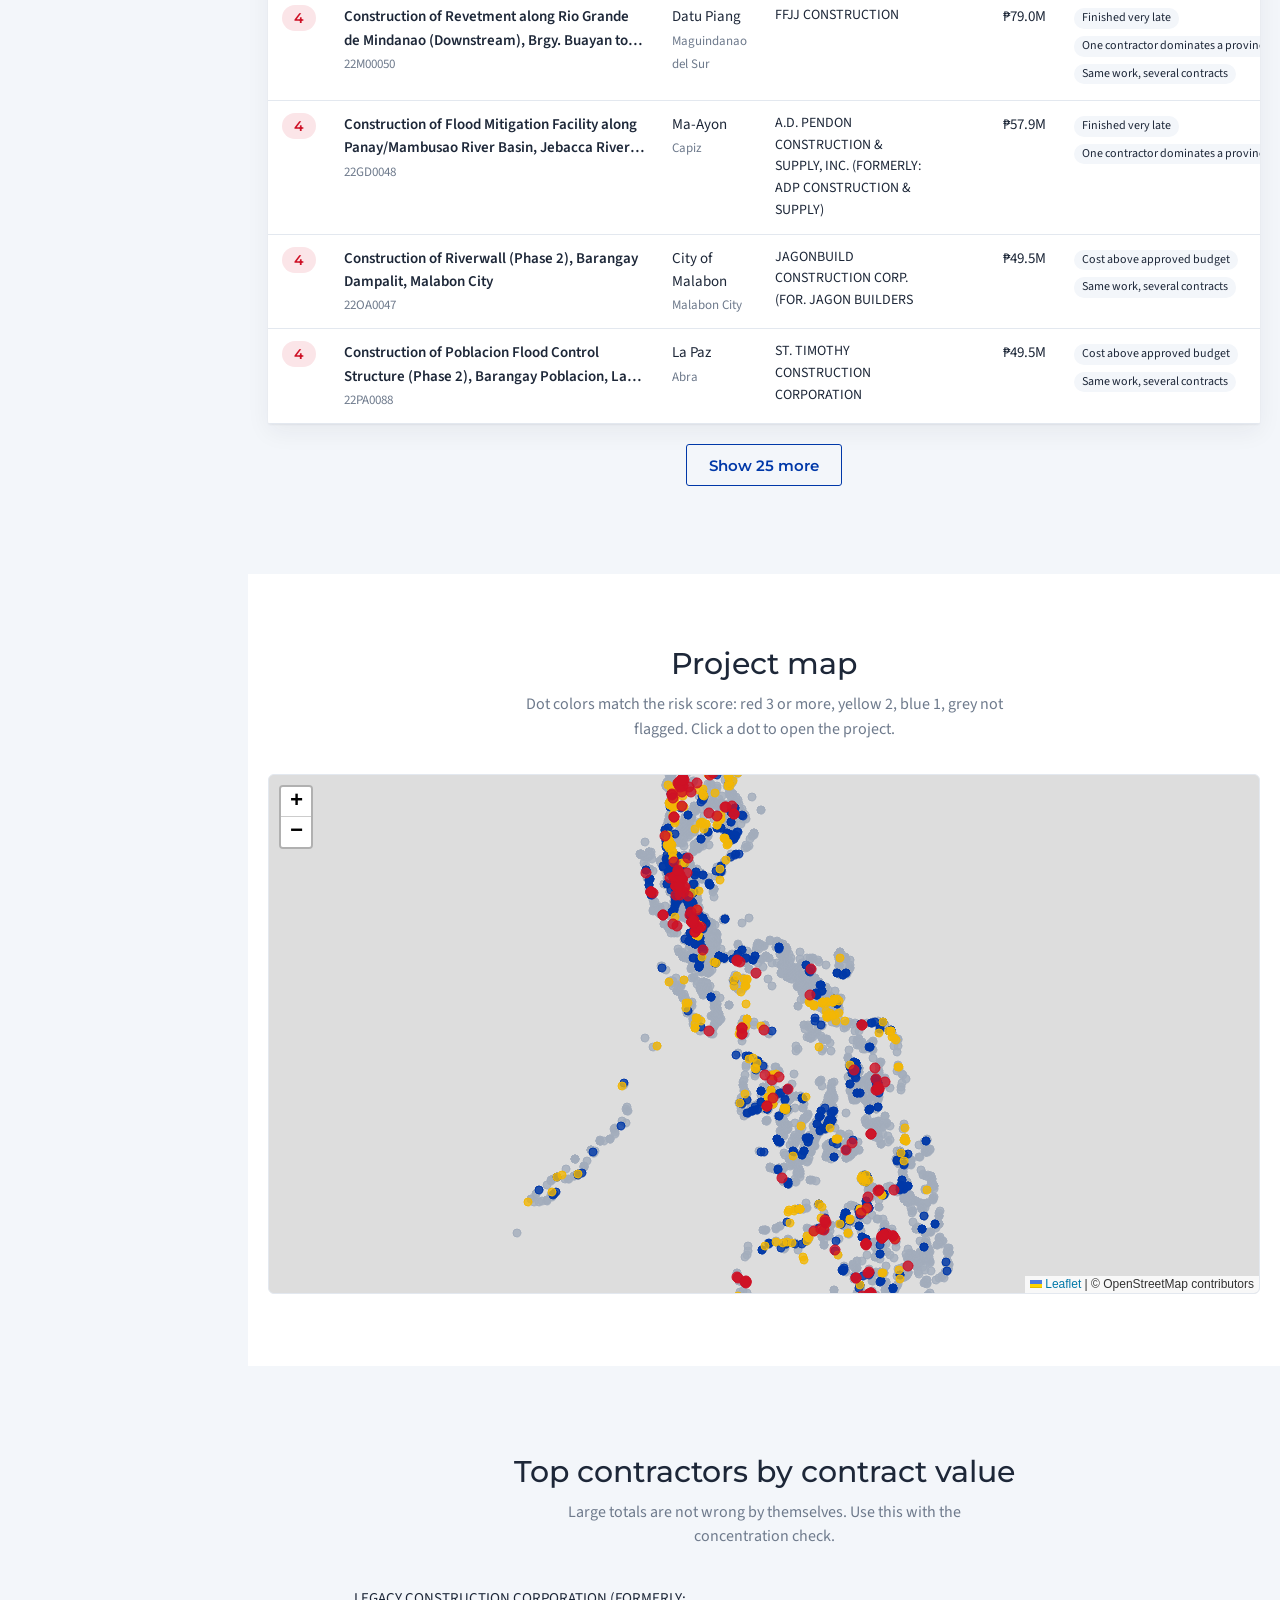
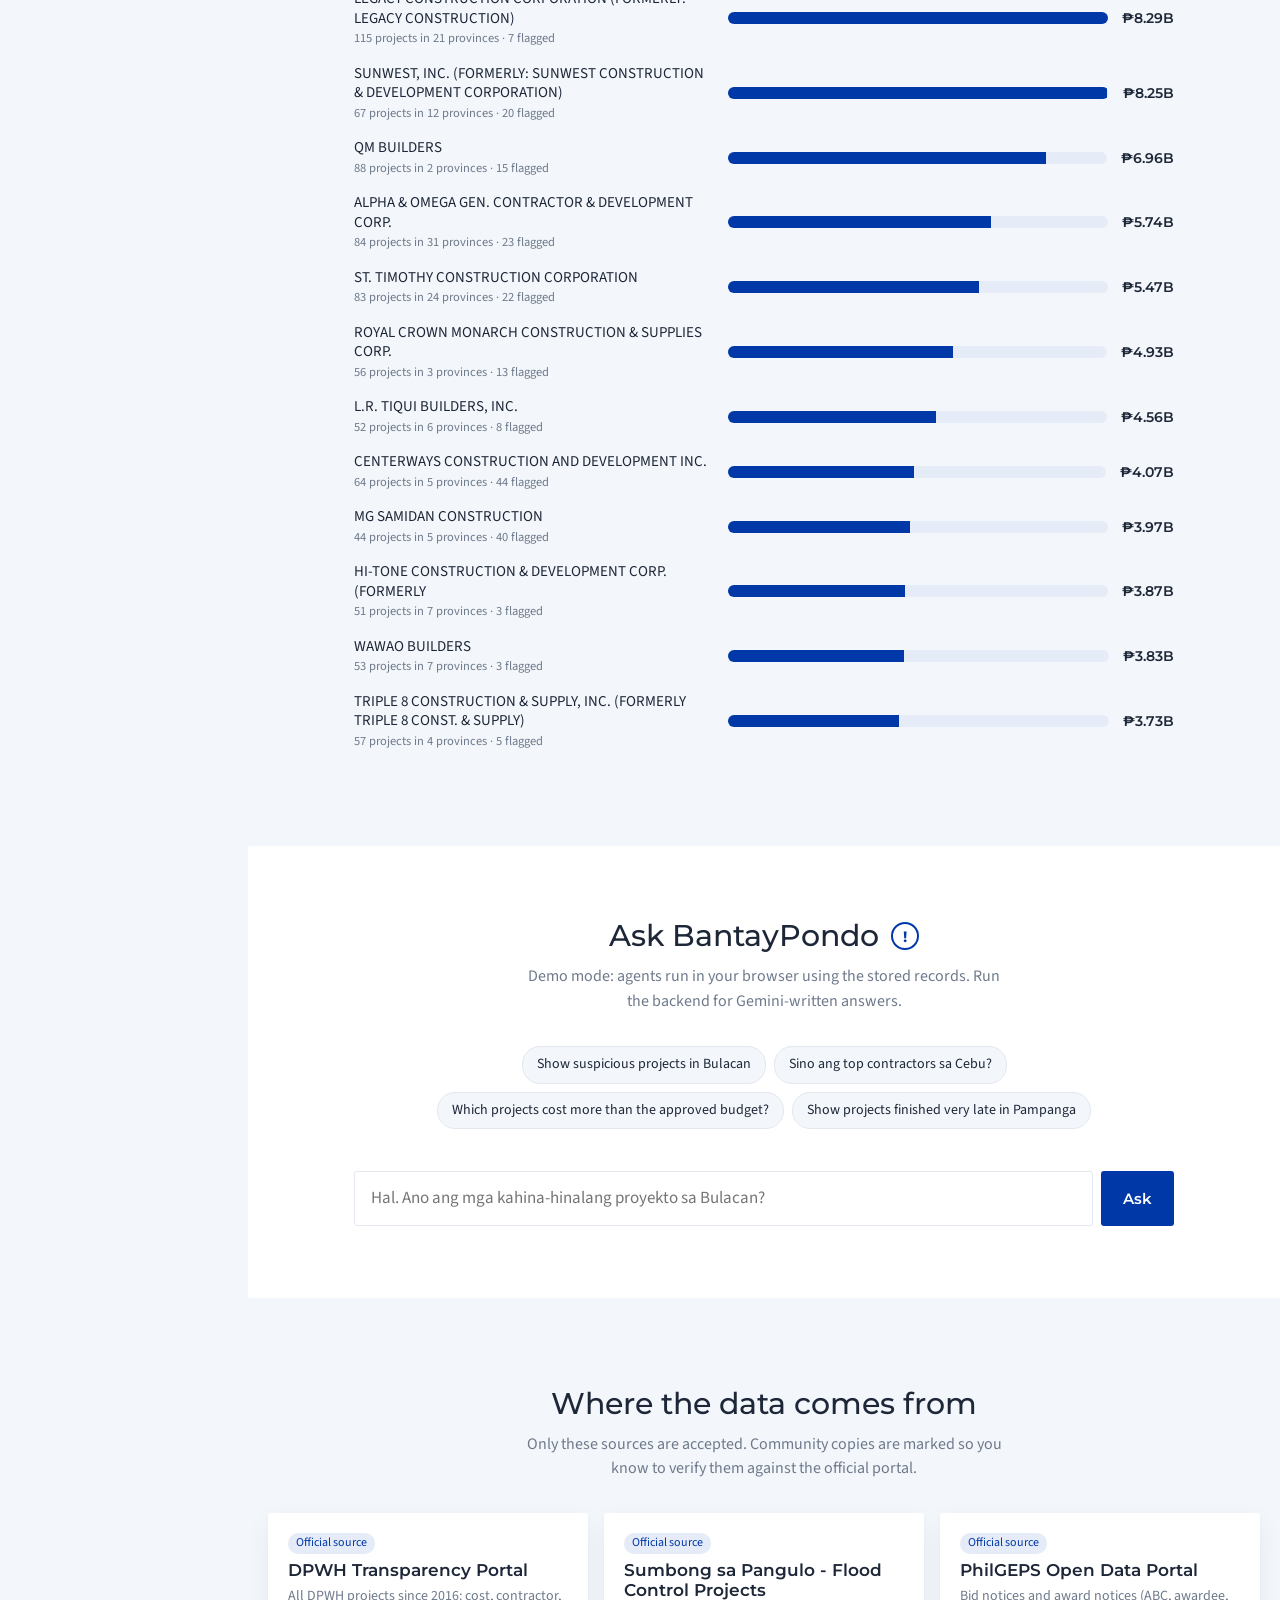
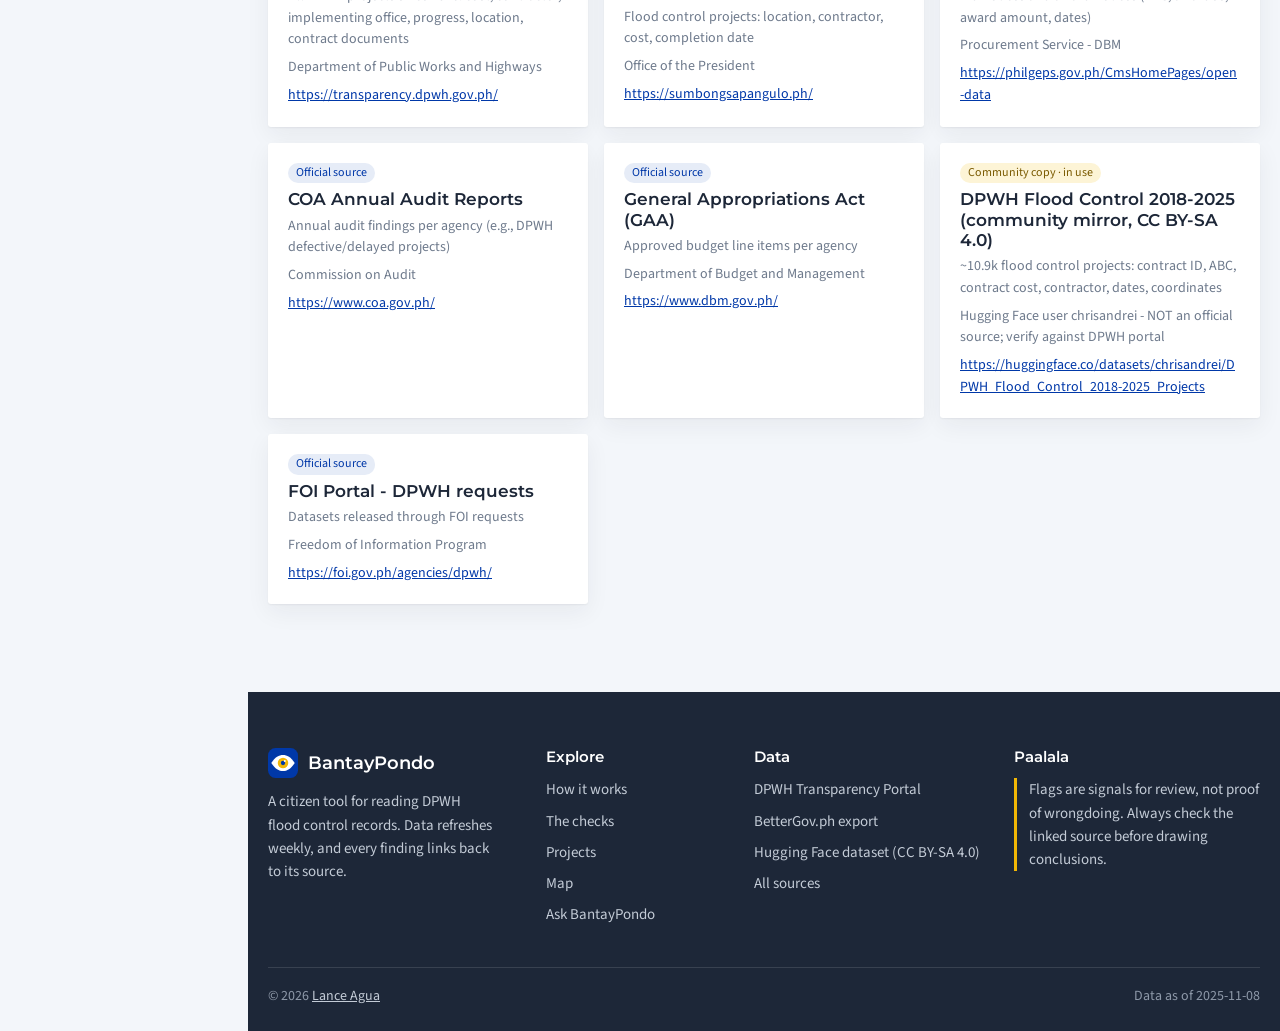
==== commit 92cba5dc: "BantayPondo: hide source code links Co-Authored-By: Claude Opus 5.5 <noreply@anthropic.com> Claude-S" ====
--- a/bantaypondo/index.html
+++ b/bantaypondo/index.html
@@ -34,7 +34,6 @@
   </nav>
   <p class="sb-label">Links</p>
   <a class="sb-link" href="https://transparency.dpwh.gov.ph/" target="_blank" rel="noopener"><svg class="ic" viewBox="0 0 24 24" aria-hidden="true"><path d="M14 4h6v6M20 4l-9 9M18 14v5a1 1 0 0 1-1 1H5a1 1 0 0 1-1-1V7a1 1 0 0 1 1-1h5"/></svg>DPWH Transparency Portal</a>
-  <a class="sb-link" href="https://github.com/ashweak/bantaypondo" target="_blank" rel="noopener"><svg class="ic" viewBox="0 0 24 24" aria-hidden="true"><path d="M9 19c-4 1.3-4-2-6-2.5m12 5v-3.5c0-1 .1-1.4-.5-2 2.8-.3 5.5-1.4 5.5-6a4.6 4.6 0 0 0-1.3-3.2 4.2 4.2 0 0 0-.1-3.2s-1.1-.3-3.5 1.3a12 12 0 0 0-6.2 0C6.5 2.8 5.4 3.1 5.4 3.1a4.2 4.2 0 0 0-.1 3.2A4.6 4.6 0 0 0 4 9.5c0 4.6 2.7 5.7 5.5 6-.6.6-.6 1.2-.5 2V21"/></svg>Source code</a>
   <a class="sb-link" href="https://ashweak.github.io" rel="noopener"><svg class="ic" viewBox="0 0 24 24" aria-hidden="true"><circle cx="12" cy="8" r="4"/><path d="M4 21a8 8 0 0 1 16 0"/></svg>Made by Lance Agua</a>
   <p class="sb-note" id="sbData">Loading data…</p>
 </aside>
@@ -215,7 +214,6 @@
   <div class="wrap foot-bottom">
     <span>© 2026 <a href="https://ashweak.github.io">Lance Agua</a></span>
     <span id="genAt"></span>
-    <a href="https://github.com/ashweak/bantaypondo" target="_blank" rel="noopener">Source code on GitHub</a>
   </div>
 </footer>
 
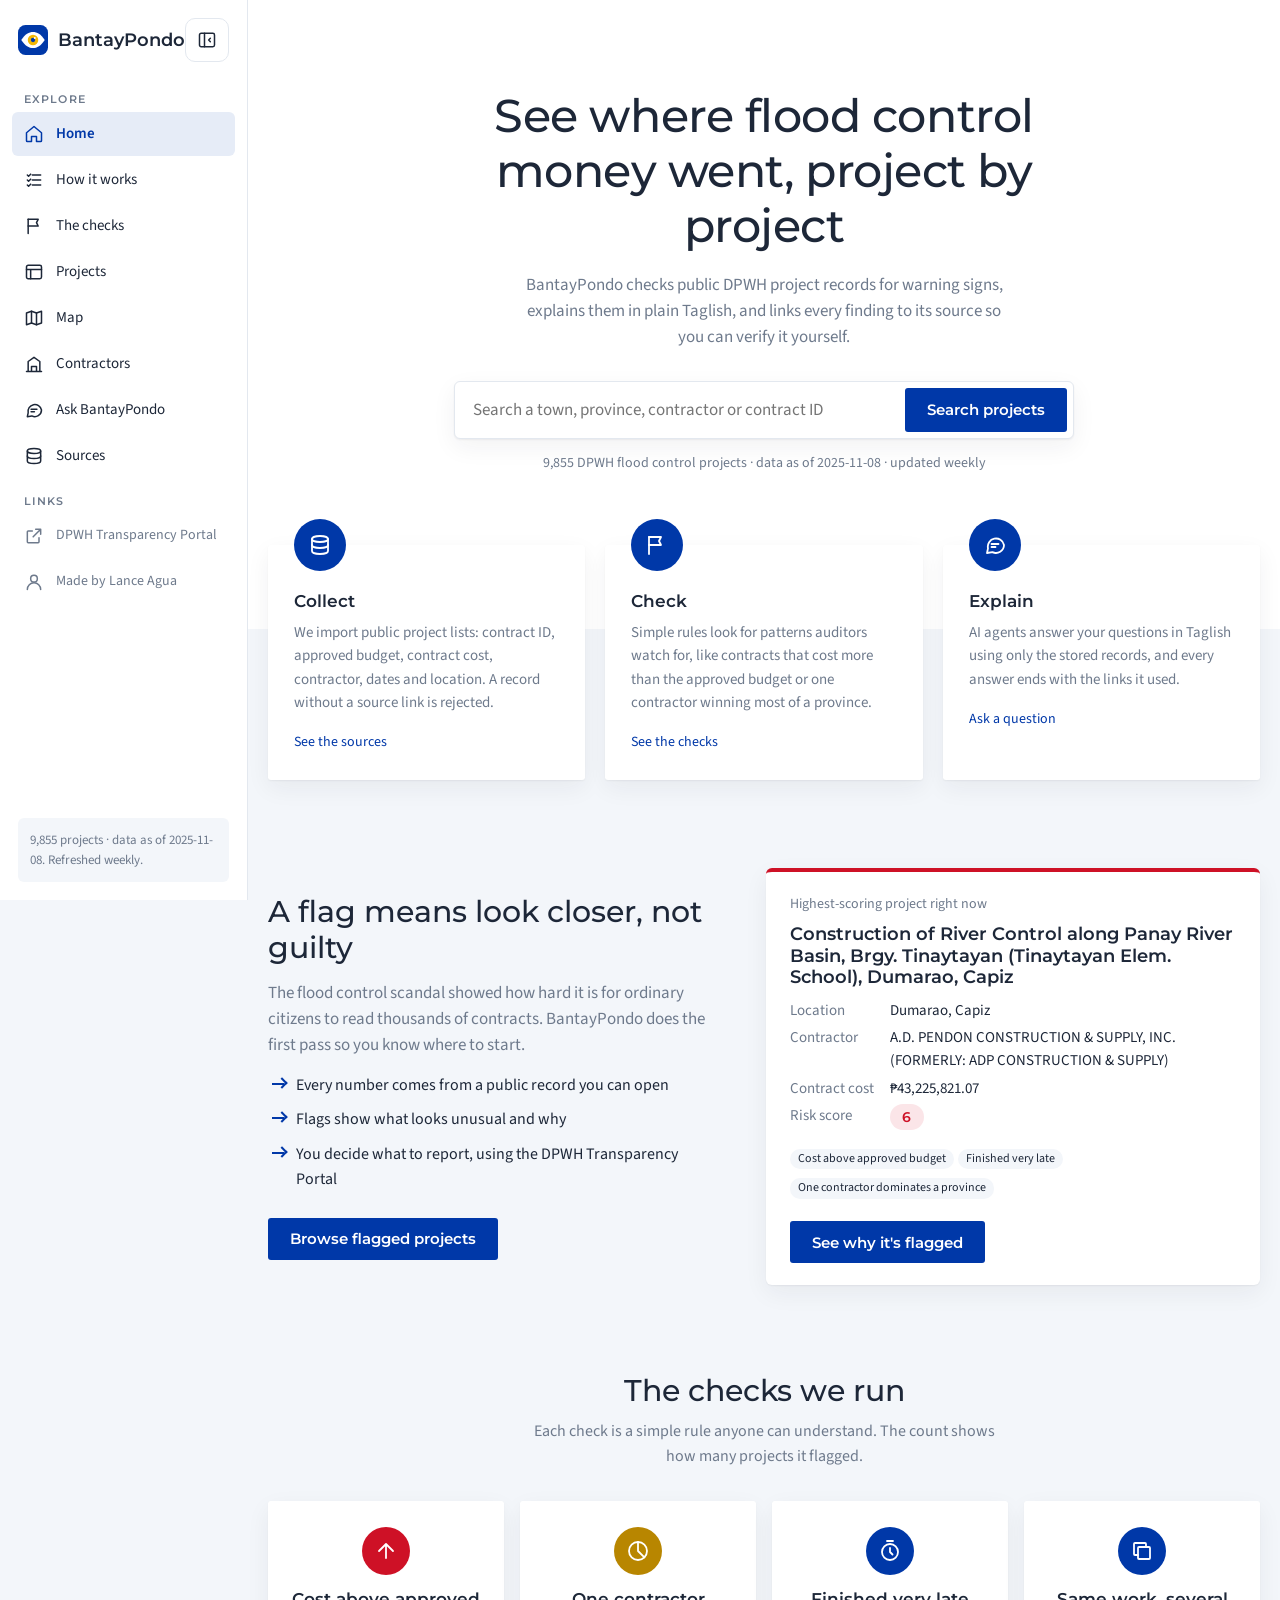
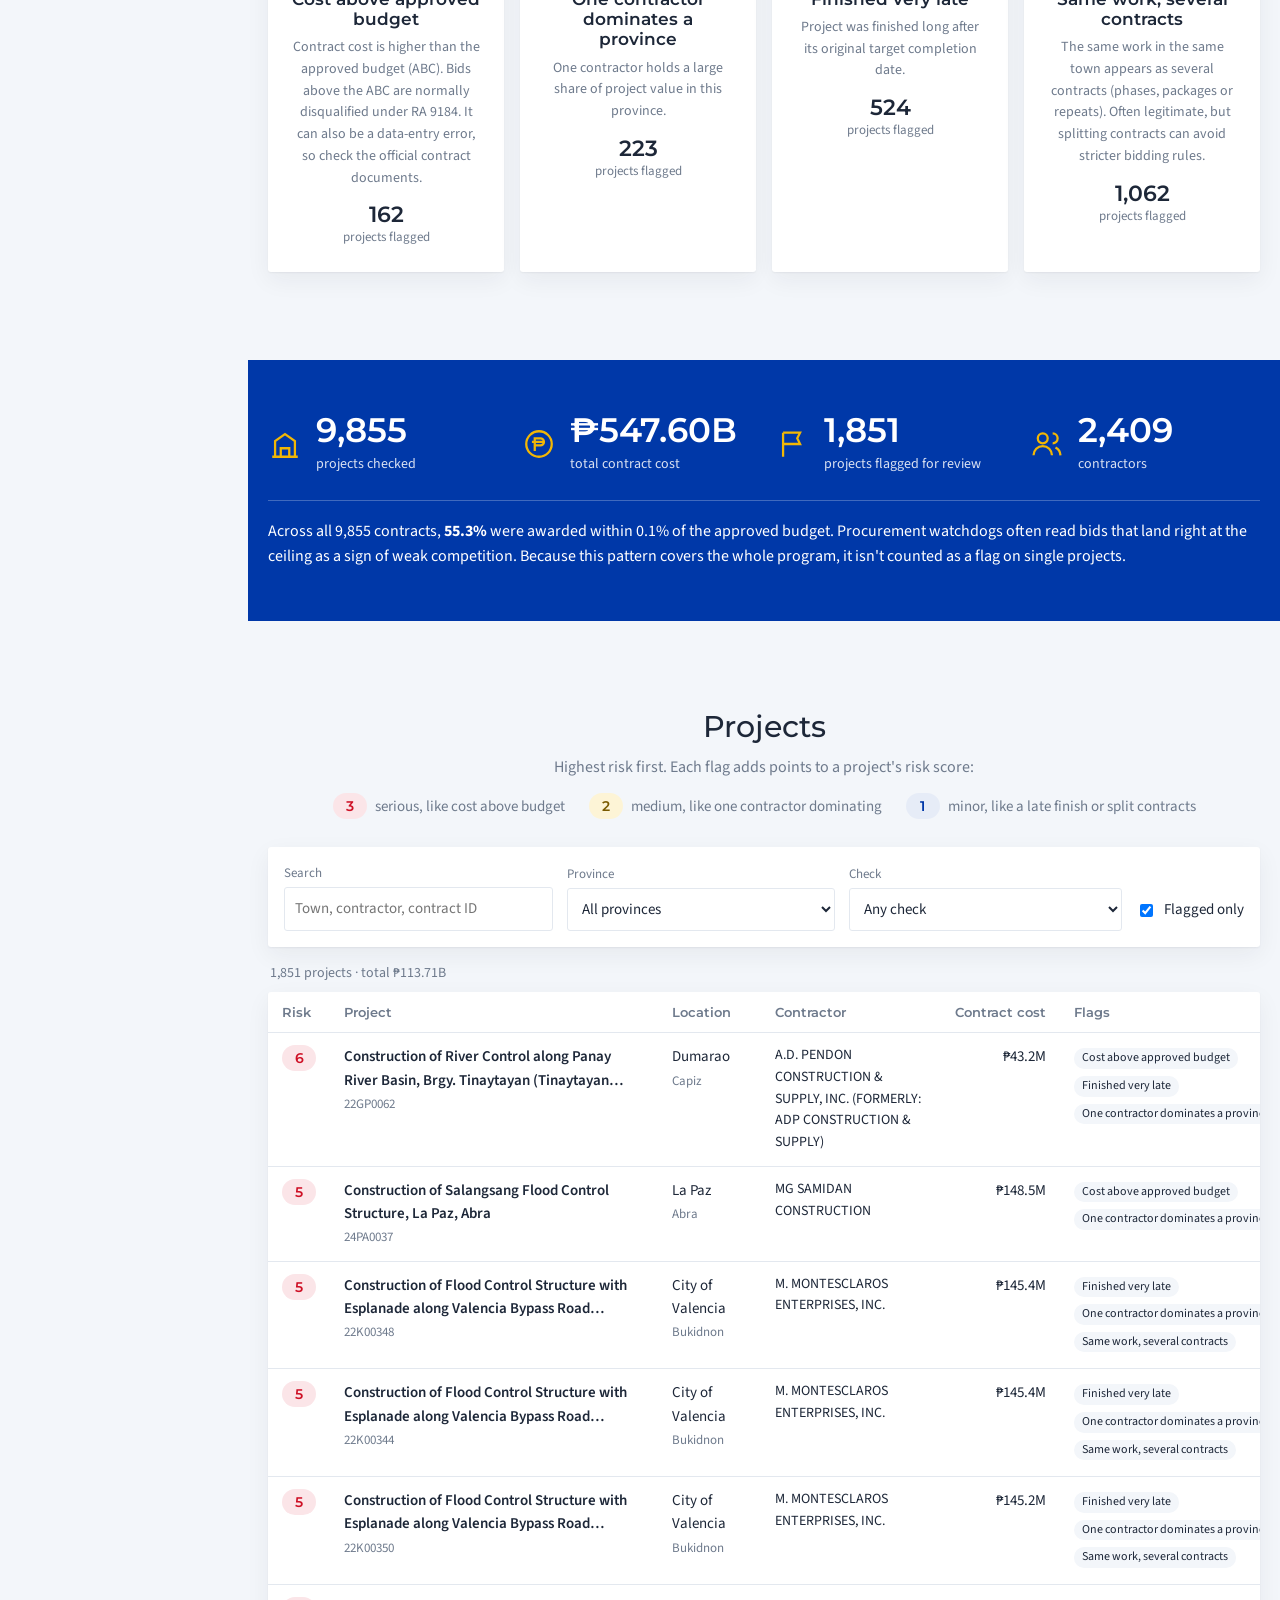
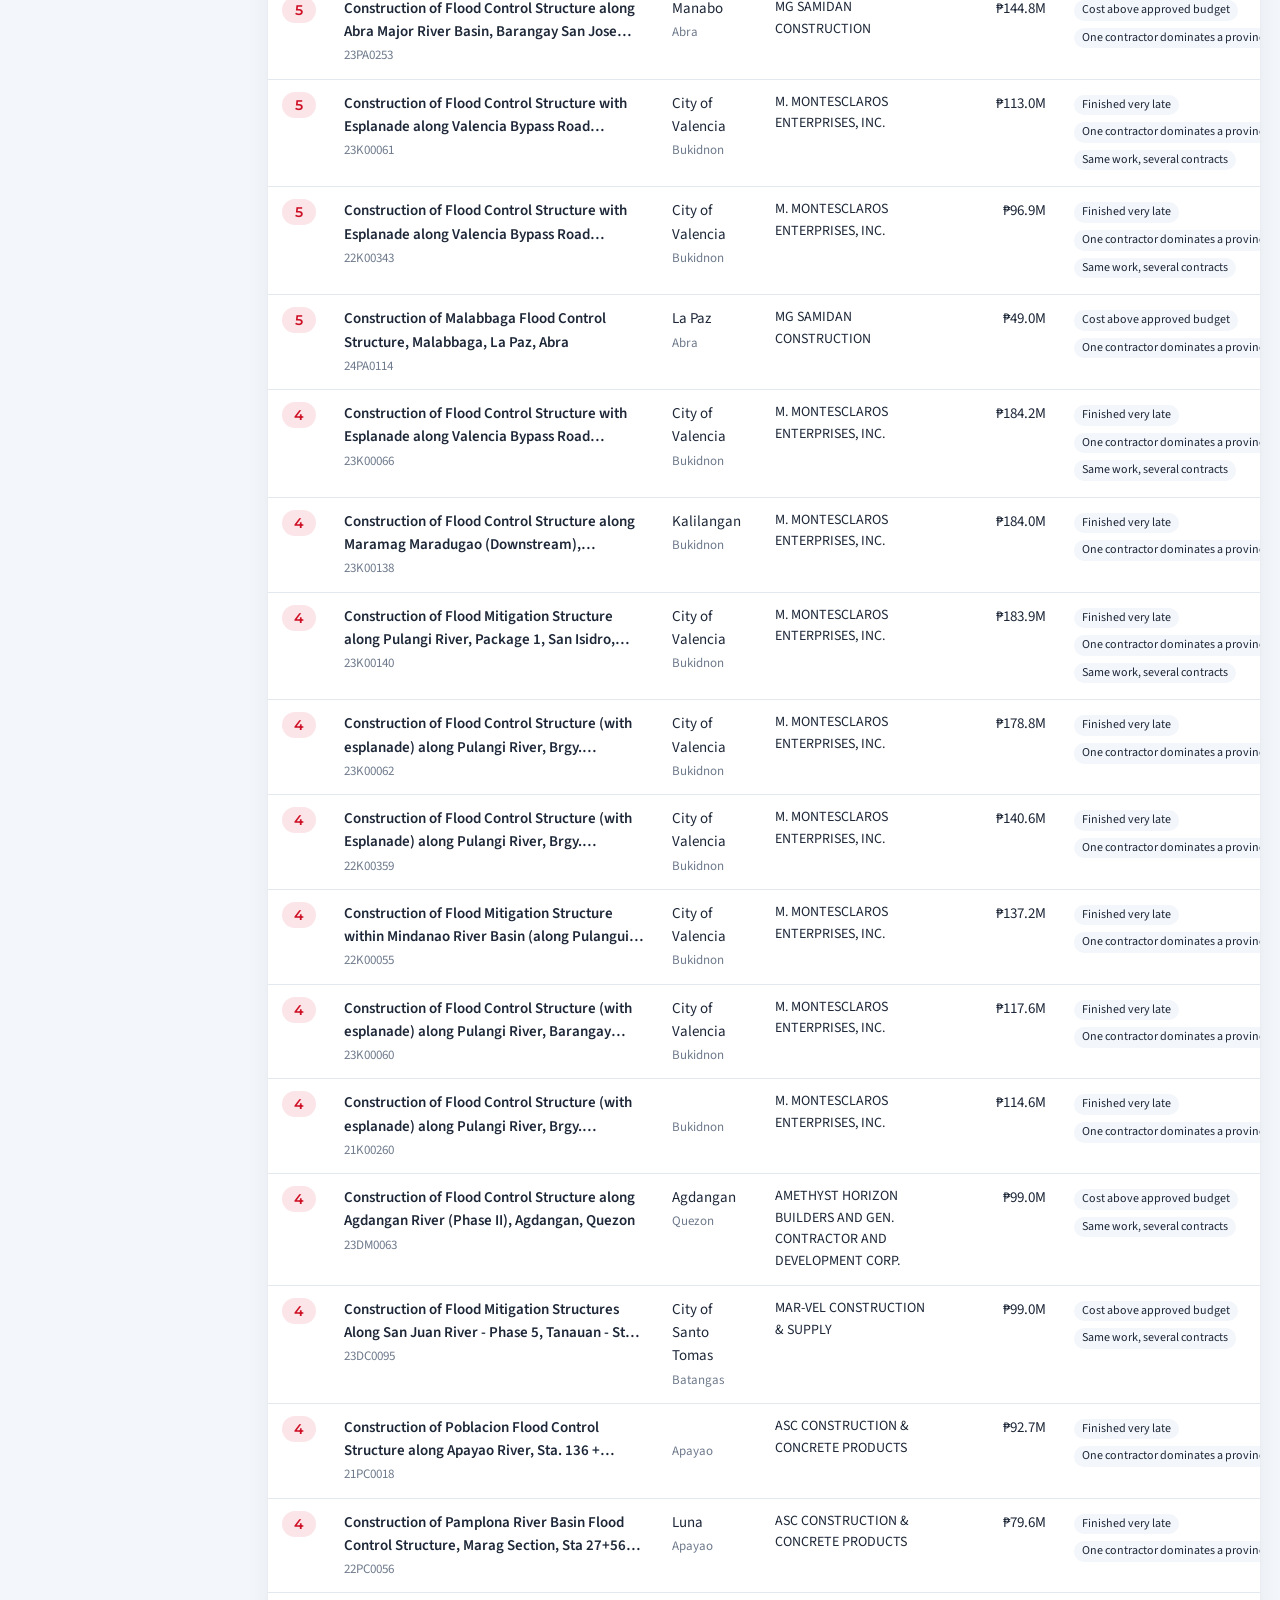
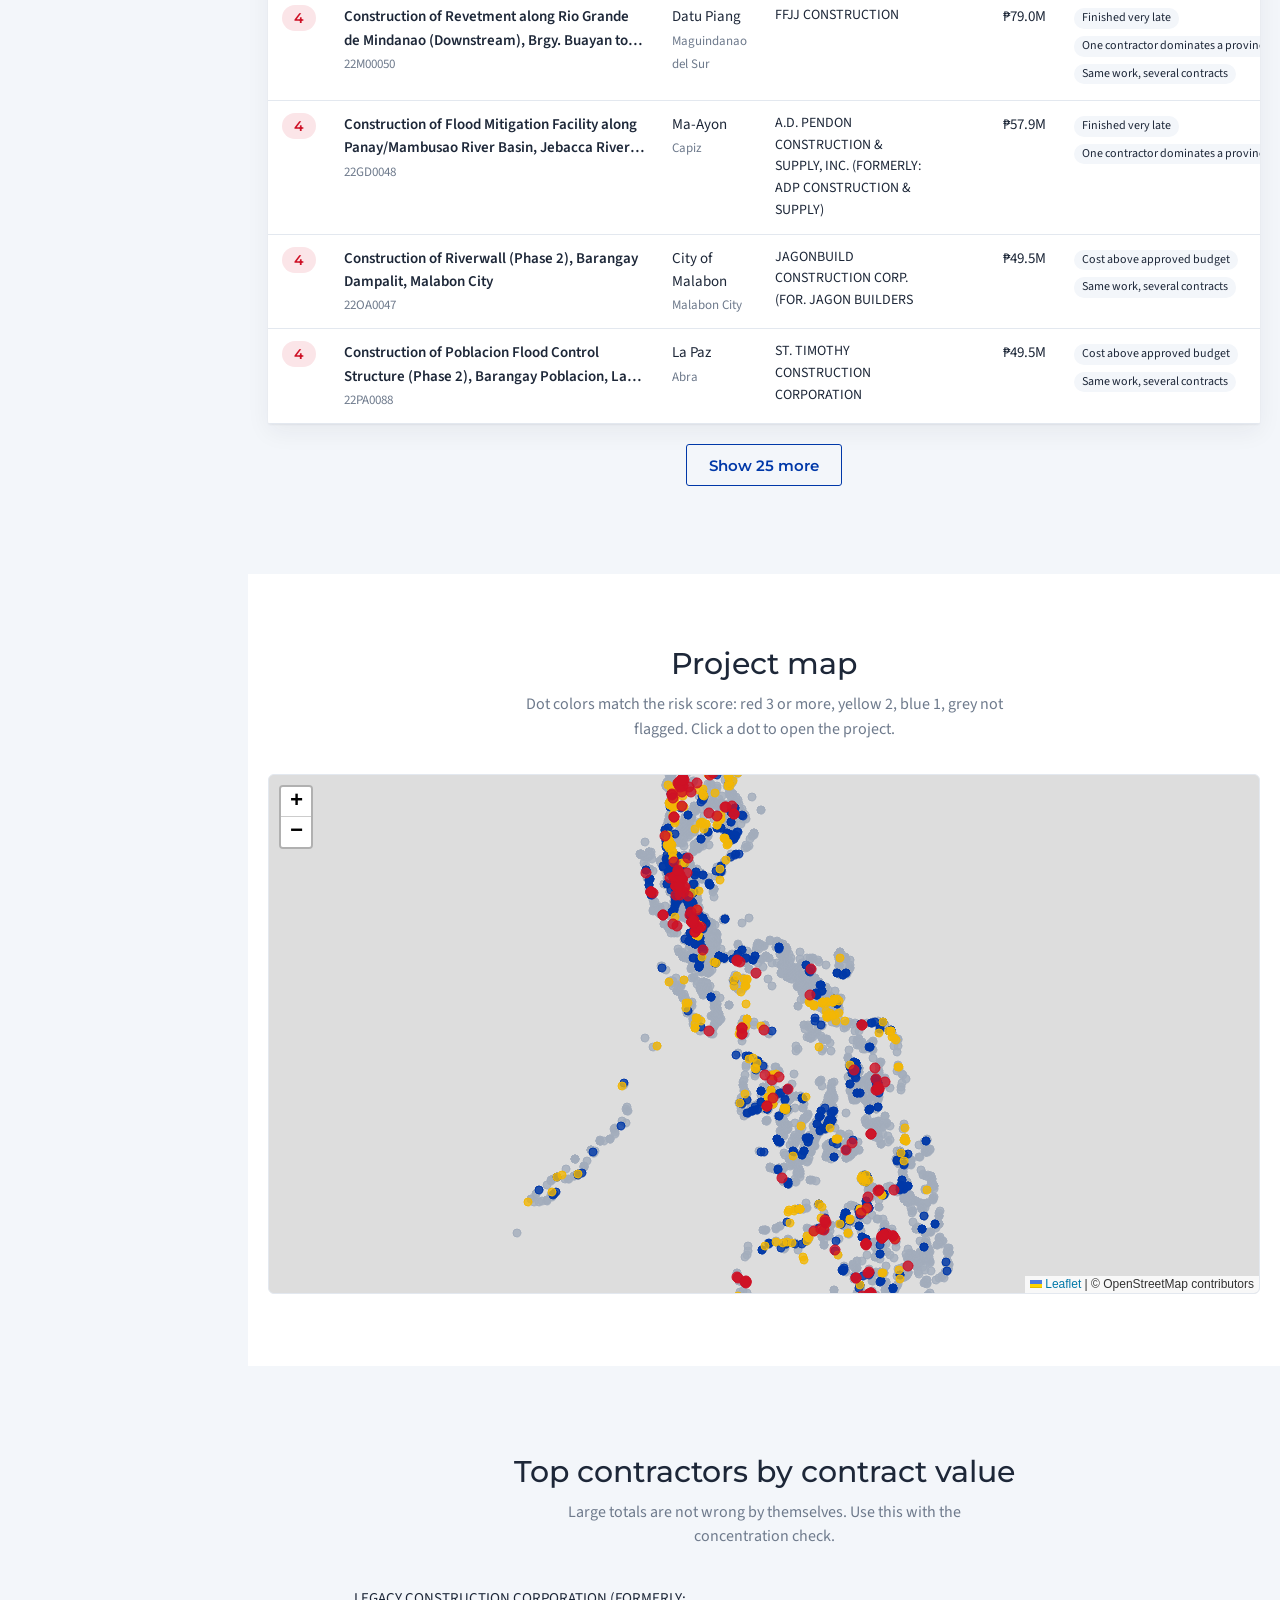
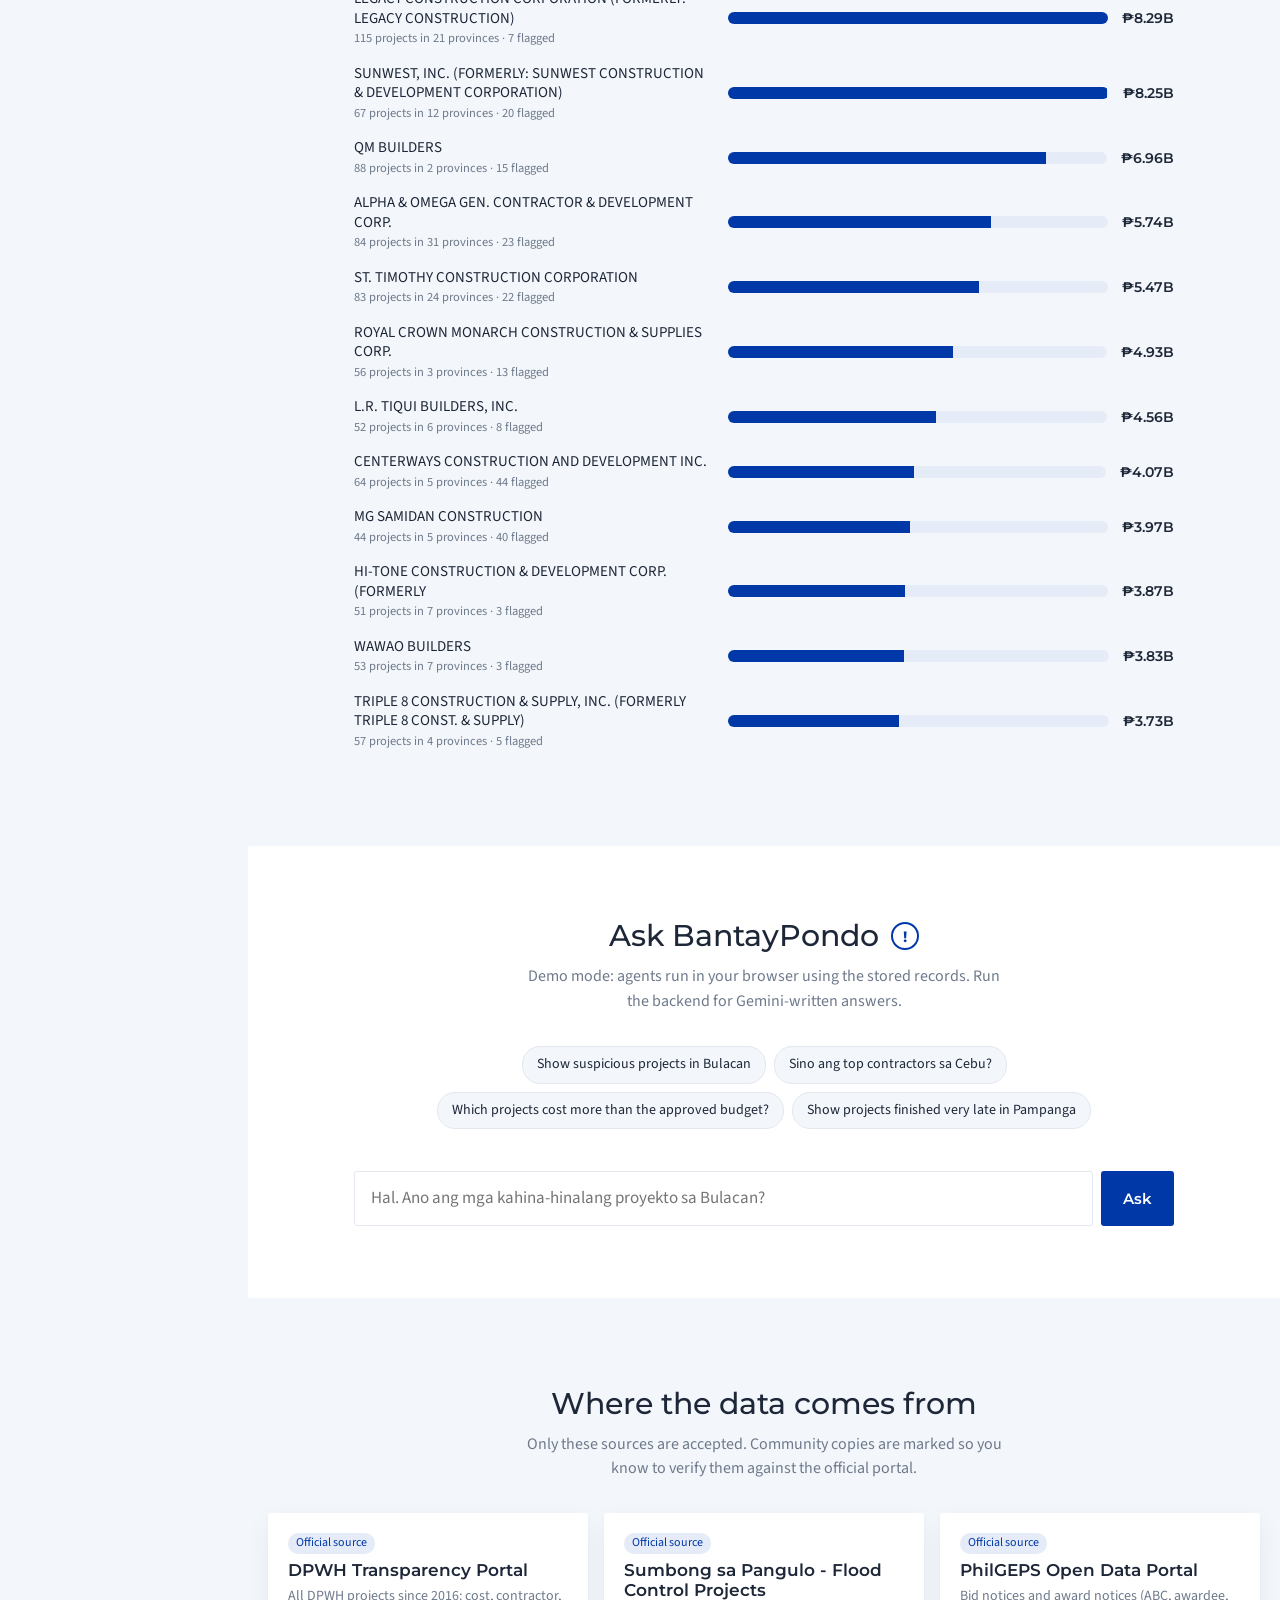
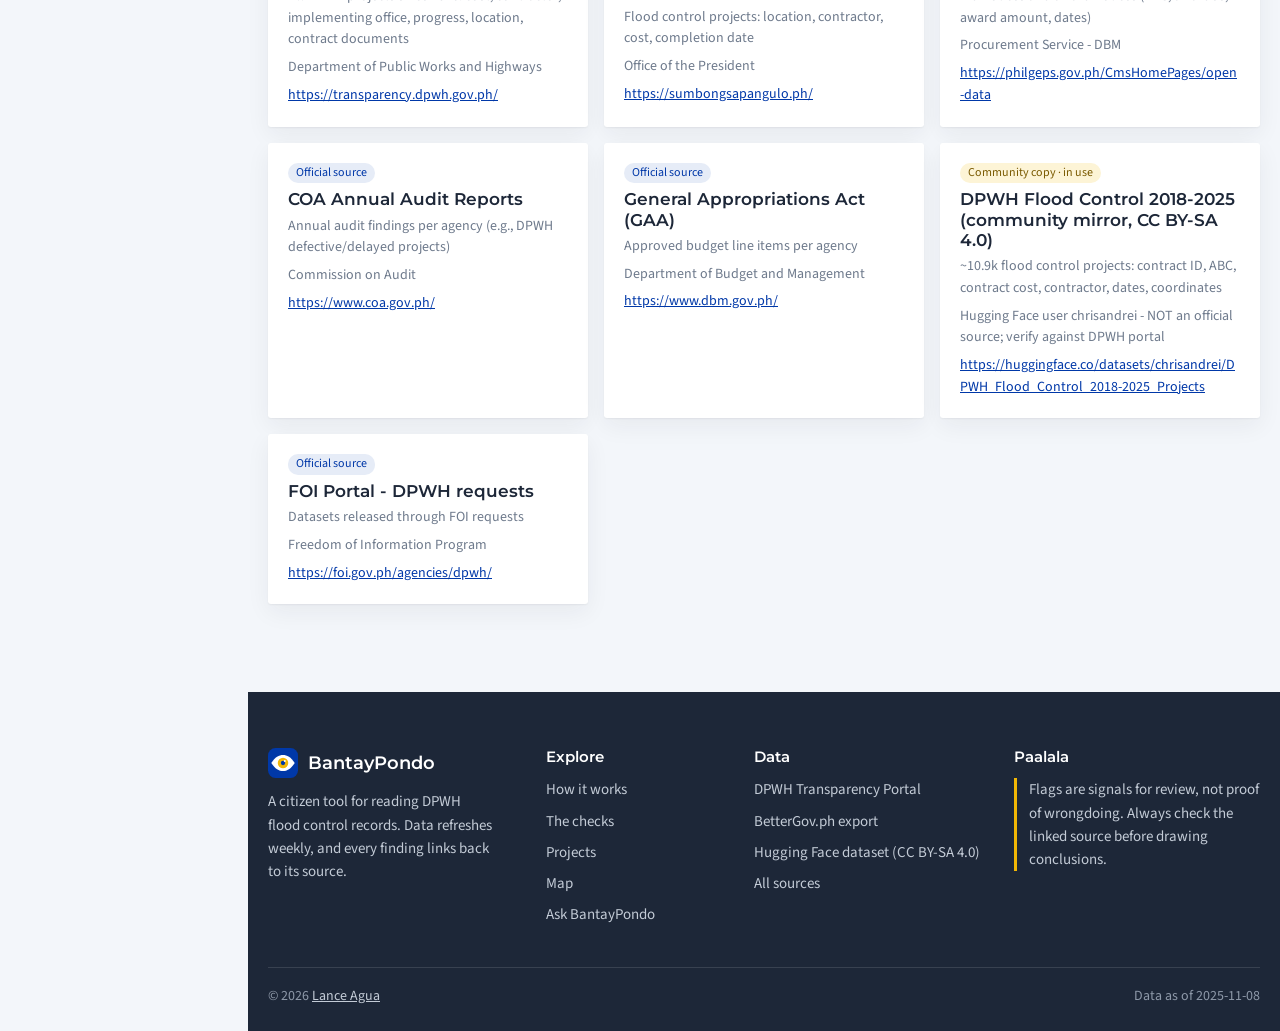
==== commit 3fa74cd5: "BantayPondo: hideable sidebar Co-Authored-By: Claude Opus 5.5 <noreply@anthropic.com> Claude-Session" ====
--- a/bantaypondo/index.html
+++ b/bantaypondo/index.html
@@ -9,7 +9,7 @@
 <link rel="preconnect" href="https://fonts.gstatic.com" crossorigin>
 <link href="https://fonts.googleapis.com/css2?family=Montserrat:wght@400;500;600;700&family=Source+Sans+3:wght@400;600&display=swap" rel="stylesheet">
 <link rel="stylesheet" href="vendor/leaflet/leaflet.css">
-<link rel="stylesheet" href="styles.css?v=10">
+<link rel="stylesheet" href="styles.css?v=11">
 <link rel="icon" href="logo.svg" type="image/svg+xml">
 </head>
 <body>
@@ -19,7 +19,7 @@
 <aside class="sidebar" id="sidebar" aria-label="Main menu">
   <div class="sb-head">
     <a class="brand" href="#top" aria-label="BantayPondo home"><img src="logo.svg" width="30" height="30" alt="">BantayPondo</a>
-    <button class="icon-btn sb-close" id="menuClose" type="button" aria-label="Close menu"><svg class="ic" viewBox="0 0 24 24" aria-hidden="true"><path d="M6 6l12 12M18 6 6 18"/></svg></button>
+    <button class="icon-btn sb-close" id="menuClose" type="button" aria-label="Hide menu" title="Hide menu"><svg class="ic ic-hide" viewBox="0 0 24 24" aria-hidden="true"><rect x="3" y="4" width="18" height="16" rx="2"/><path d="M9 4v16M16 10l-2 2 2 2"/></svg><svg class="ic ic-x" viewBox="0 0 24 24" aria-hidden="true"><path d="M6 6l12 12M18 6 6 18"/></svg></button>
   </div>
   <p class="sb-label">Explore</p>
   <nav class="snav" aria-label="Main">
@@ -41,7 +41,7 @@
 
 <!-- Phone top bar -->
 <header class="topbar" id="topbar">
-  <button class="icon-btn" id="menuOpen" type="button" aria-label="Open menu" aria-controls="sidebar" aria-expanded="false"><svg class="ic" viewBox="0 0 24 24" aria-hidden="true"><path d="M4 7h16M4 12h16M4 17h16"/></svg></button>
+  <button class="icon-btn" id="menuOpen" type="button" title="Show menu" aria-label="Show menu" aria-controls="sidebar" aria-expanded="false"><svg class="ic" viewBox="0 0 24 24" aria-hidden="true"><path d="M4 7h16M4 12h16M4 17h16"/></svg></button>
   <a class="brand" href="#top" aria-label="BantayPondo home"><img src="logo.svg" width="28" height="28" alt="">BantayPondo</a>
   <a class="icon-btn" href="#explore" aria-label="Search projects"><svg class="ic" viewBox="0 0 24 24" aria-hidden="true"><circle cx="11" cy="11" r="7"/><path d="m20 20-4-4"/></svg></a>
 </header>
@@ -223,6 +223,6 @@
 </dialog>
 
 <script src="vendor/leaflet/leaflet.js"></script>
-<script src="app.js?v=10"></script>
+<script src="app.js?v=11"></script>
 </body>
 </html>
--- a/bantaypondo/styles.css
+++ b/bantaypondo/styles.css
@@ -52,9 +52,18 @@
 .sb-note { margin: auto 6px 0; padding: 12px; border-radius: var(--radius-lg); background: var(--bg); font-size: 13px; color: var(--muted); }
 .icon-btn { width: 44px; height: 44px; display: grid; place-items: center; flex: none; border: 1px solid var(--line); border-radius: 10px;
             background: var(--surface); color: var(--ink); cursor: pointer; padding: 0; }
-.sb-close, .topbar { display: none; }
+.ic-x { display: none; }
+.topbar { position: sticky; top: 0; z-index: 1050; display: none; align-items: center; gap: 12px; height: 62px; padding: 0 14px;
+          background: rgba(255, 255, 255, .95); backdrop-filter: blur(6px); border-bottom: 1px solid var(--line); }
+.topbar .brand { flex: 1; font-size: 17px; }
 .scrim { position: fixed; inset: 0; z-index: 1090; background: rgba(29, 39, 56, .45); opacity: 0; pointer-events: none; transition: opacity .25s; }
-main, .foot { margin-left: var(--sb); }
+main, .foot { margin-left: var(--sb); transition: margin-left .25s ease; }
+/* Computers: the sidebar can be hidden with its button and brought back with ☰ */
+@media (min-width: 1024px) {
+  body.sb-hidden .sidebar { transform: translateX(-102%); }
+  body.sb-hidden main, body.sb-hidden .foot { margin-left: 0; }
+  body.sb-hidden .topbar { display: flex; }
+}
 html { scroll-padding-top: calc(var(--nav-h, 0px) + 12px); }
 
 @media (max-width: 1023px) {
@@ -62,13 +71,11 @@
   body.menu-open .sidebar { transform: none; }
   body.menu-open .scrim { opacity: 1; pointer-events: auto; }
   body.menu-open { overflow: hidden; }
-  .sb-close { display: grid; }
   main, .foot { margin-left: 0; }
-  .topbar { position: sticky; top: 0; z-index: 1050; display: flex; align-items: center; gap: 12px; height: 62px; padding: 0 14px;
-            background: rgba(255, 255, 255, .95); backdrop-filter: blur(6px); border-bottom: 1px solid var(--line); }
-  .topbar .brand { flex: 1; font-size: 17px; }
-}
-@media (prefers-reduced-motion: reduce) { .sidebar, .scrim { transition: none; } }
+  .topbar { display: flex; }
+  .ic-x { display: block; } .ic-hide { display: none; }
+}
+@media (prefers-reduced-motion: reduce) { .sidebar, .scrim, main, .foot { transition: none; } }
 
 /* Hero (template: centered title over a light band, cards overlap the band edge) */
 .hero { margin: 0; padding: 88px 0 140px; background: var(--surface); }
